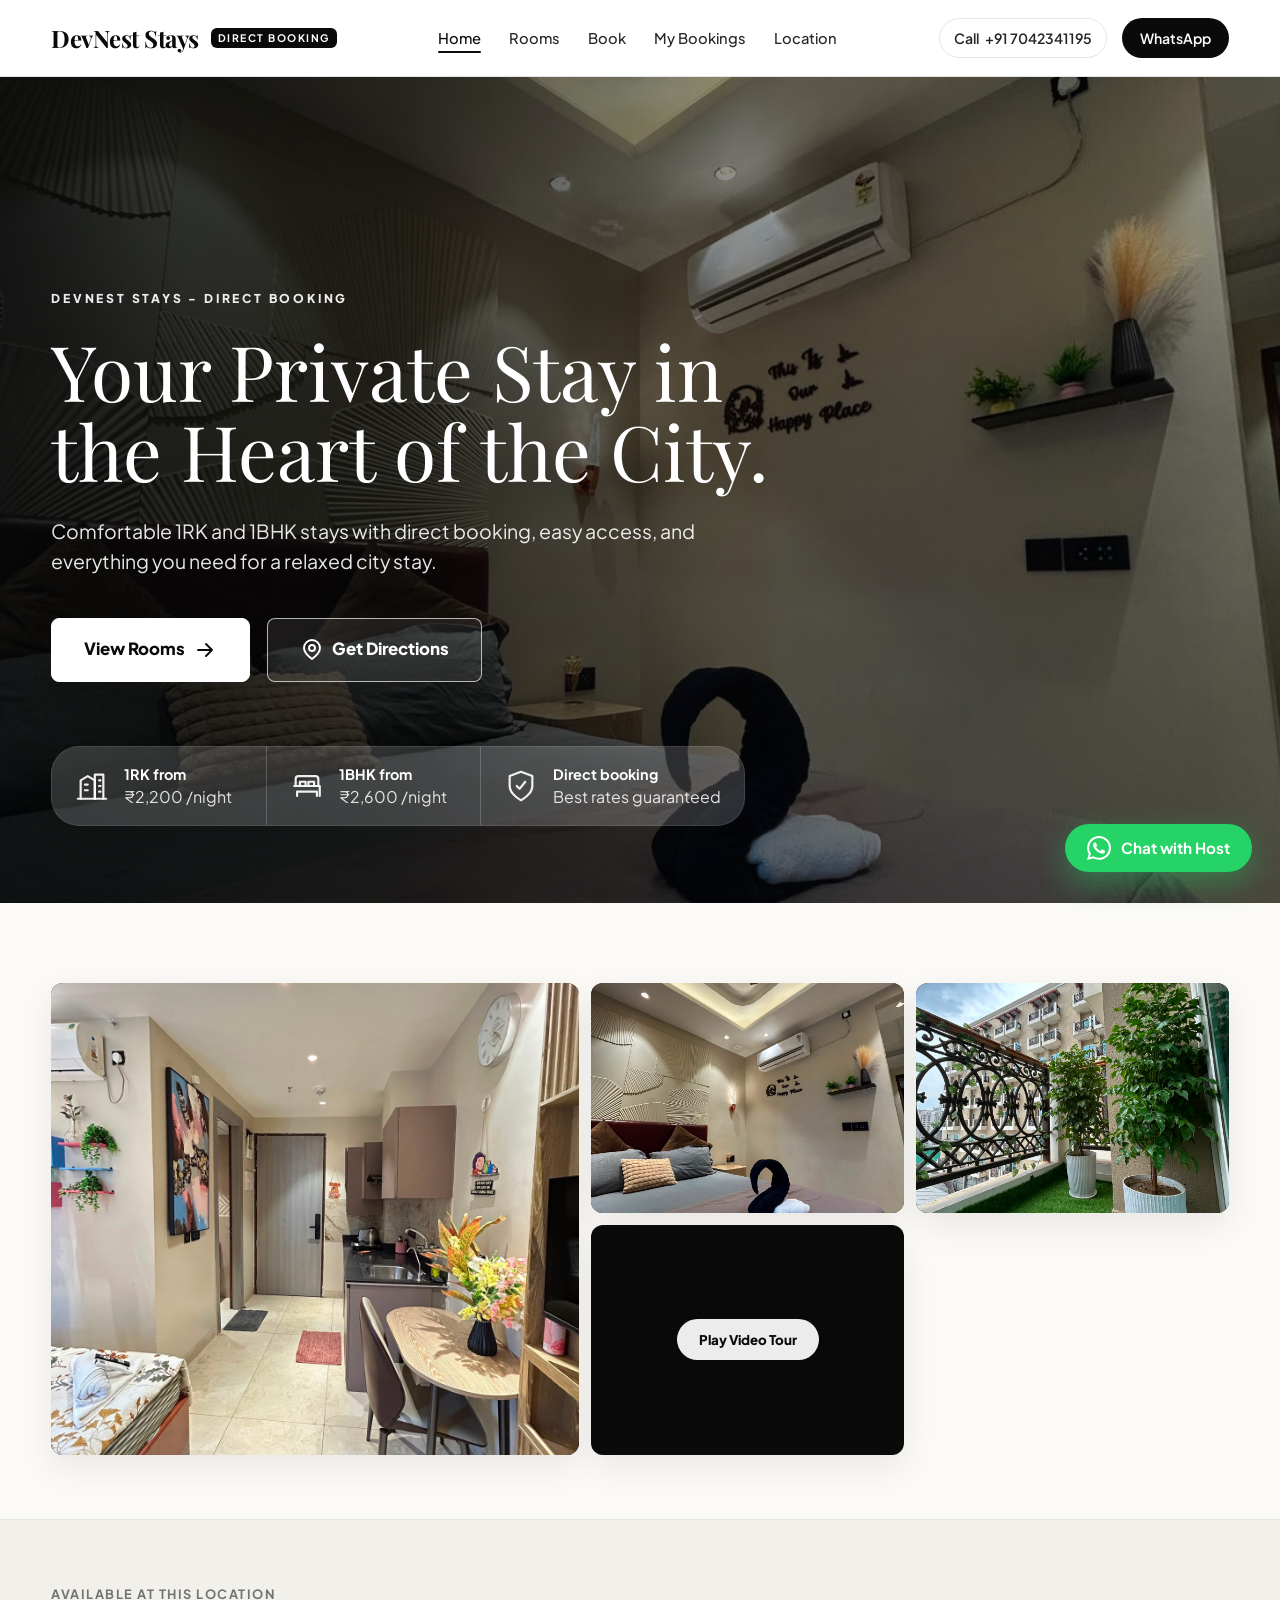
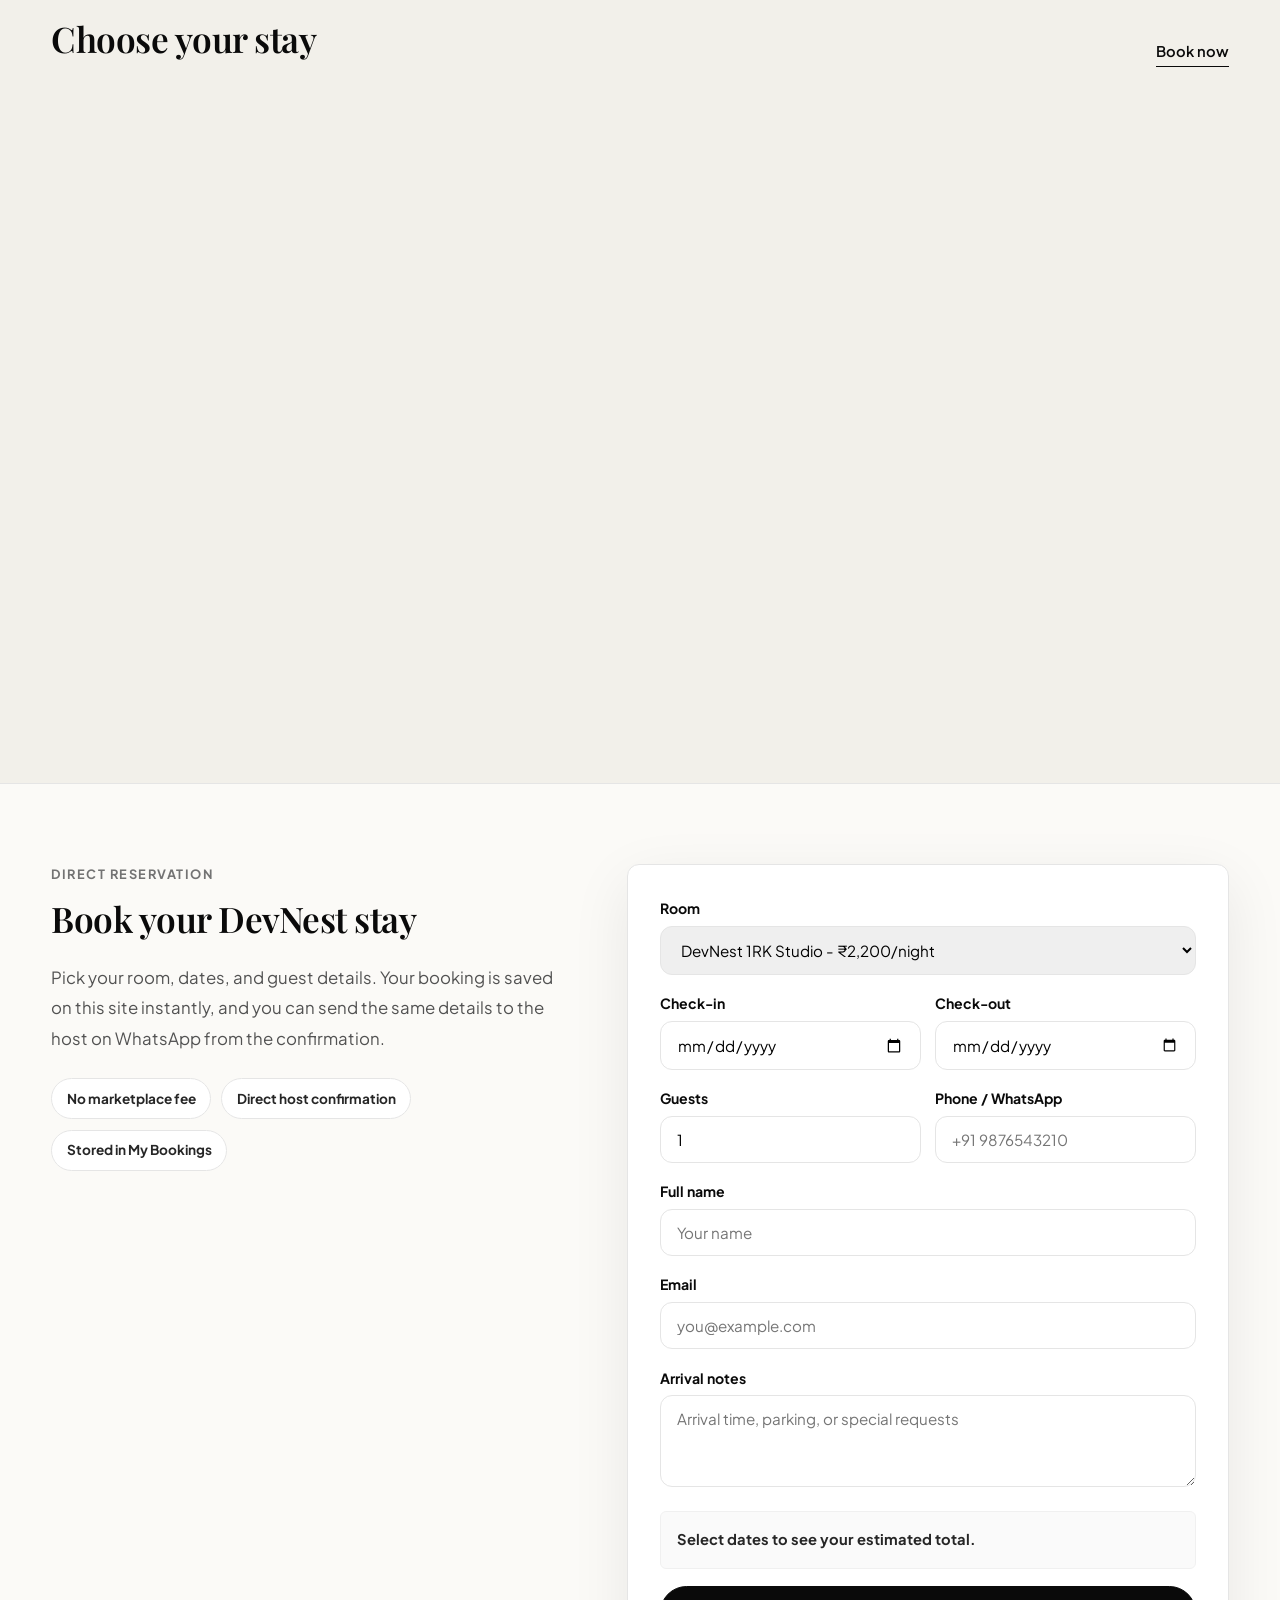
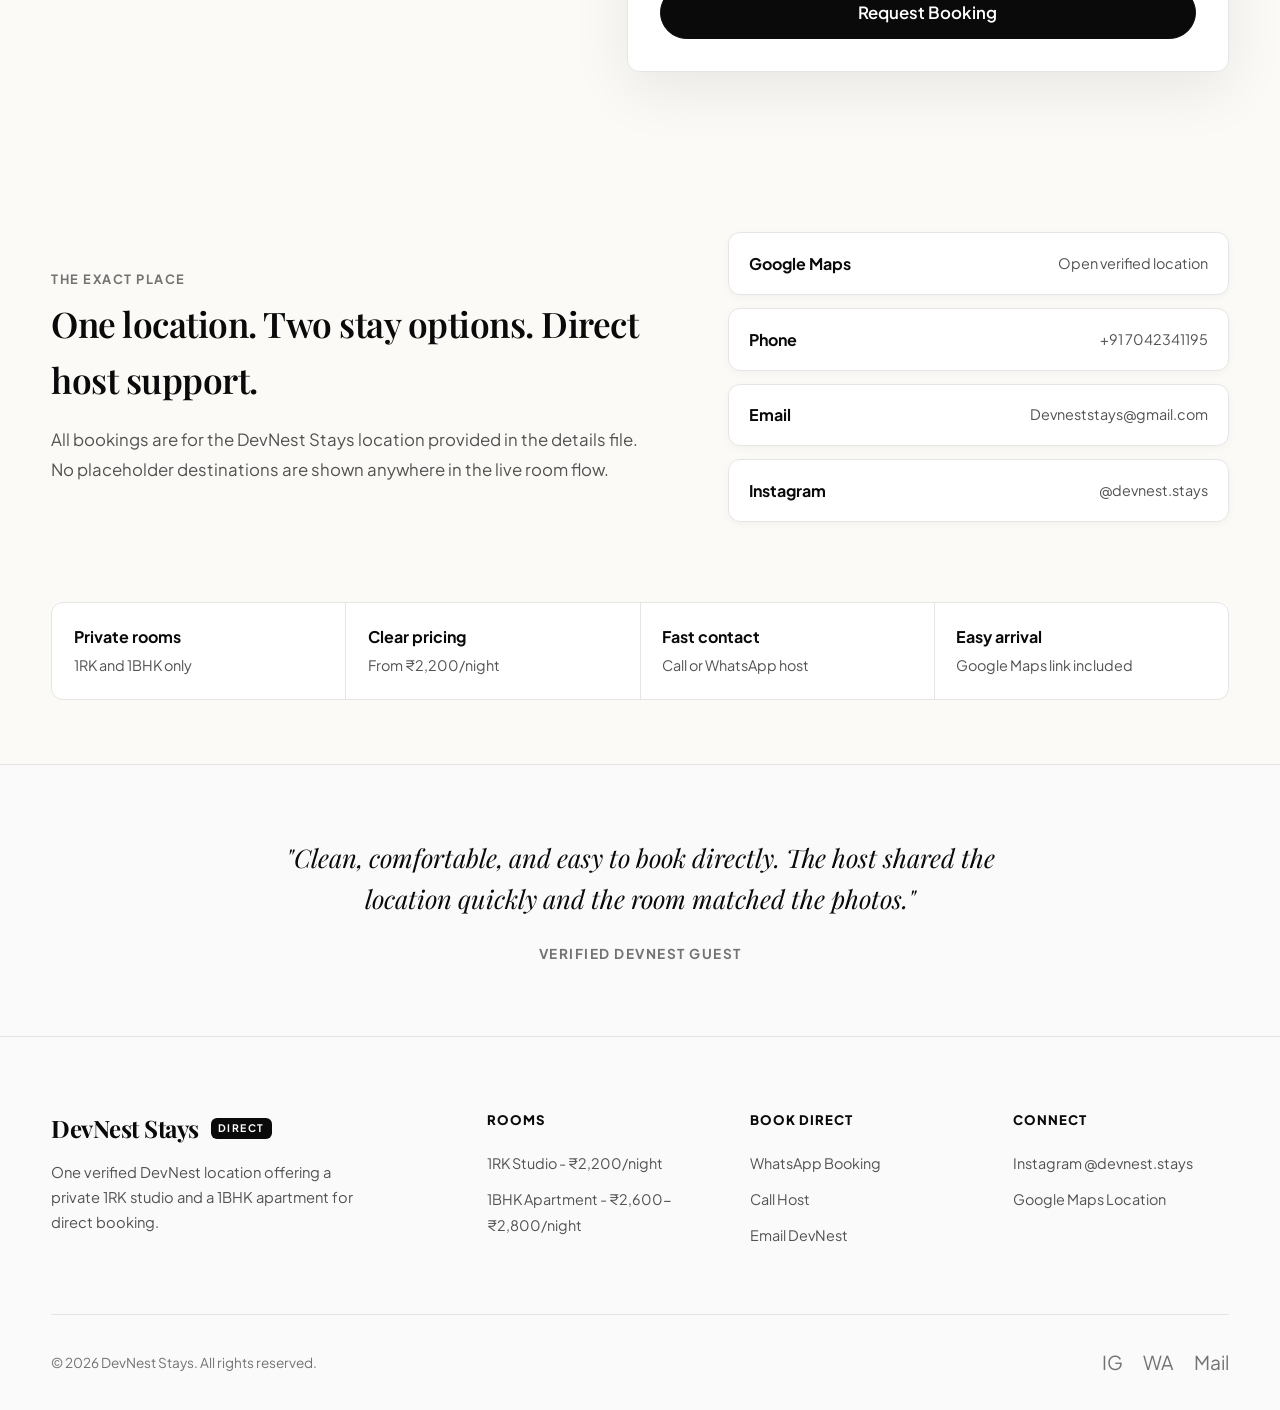
==== index.html @ d1efd605 "Update media, pricing, and reviews" ====
<!DOCTYPE html>
<html lang="en">
<head>
  <meta charset="UTF-8">
  <meta name="viewport" content="width=device-width, initial-scale=1.0">
  <title>DevNest Stays - Private 1RK & 1BHK</title>
  <meta name="description" content="Book DevNest Stays at one verified location. Choose a private 1RK studio from ₹2,200/night or a 1BHK apartment from ₹2,600-₹2,800/night.">
  <script>
    document.documentElement.classList.add('js');
    try {
      if (localStorage.getItem('devnest_loader_seen') === 'yes') {
        document.documentElement.classList.add('loader-seen');
      }
    } catch (error) {}
  </script>
  <link rel="stylesheet" href="css/style.css?v=20260827-motion">
  <link rel="stylesheet" href="css/responsive.css?v=20260827-motion">
</head>
<body class="single-location-home">
  <div class="site-loader" id="siteLoader" role="status" aria-live="polite" aria-label="Loading DevNest Stays">
    <div class="site-loader-card">
      <span class="loader-mark" aria-hidden="true">
        <span></span><span></span><span></span>
      </span>
      <span class="loader-brand">DevNest Stays</span>
      <span class="loader-line"></span>
      <span class="loader-copy">Preparing your stay</span>
    </div>
  </div>

  <header>
    <nav class="navbar container">
      <div class="logo-wrap">
        <a href="index.html" class="logo">DevNest Stays</a>
        <span class="logo-badge">Direct Booking</span>
      </div>

      <ul class="nav-links" id="navLinks">
        <li><a href="index.html" class="active">Home</a></li>
        <li><a href="search.html">Rooms</a></li>
        <li><a href="#booking">Book</a></li>
        <li><a href="trips.html">My Bookings</a></li>
        <li><a href="https://share.google/8AvyayTe03vYw3nqk" target="_blank">Location</a></li>
      </ul>

      <div class="nav-actions">
        <a href="tel:+917042341195" class="nav-phone-btn"><span>Call</span> +91 7042341195</a>
        <a href="https://wa.me/917042341195?text=Hi%20DevNest%20Stays,%20I%20want%20to%20book%20a%20stay" target="_blank" class="nav-book-btn">WhatsApp</a>
      </div>

      <button class="mobile-menu-btn" id="mobileMenuBtn" aria-label="Toggle menu">
        <span></span><span></span><span></span>
      </button>
    </nav>

    <div class="mobile-menu" id="mobileMenu">
      <a href="index.html"><span>Home</span> <span>></span></a>
      <a href="search.html"><span>Rooms</span> <span>></span></a>
      <a href="#booking"><span>Book a Stay</span> <span>></span></a>
      <a href="https://share.google/8AvyayTe03vYw3nqk" target="_blank"><span>Google Maps Location</span> <span>></span></a>
      <a href="tel:+917042341195"><span>Call +91 7042341195</span> <span>></span></a>
      <a href="https://wa.me/917042341195?text=Hi%20DevNest%20Stays,%20I%20want%20to%20book%20a%20stay" target="_blank"><span>WhatsApp Host</span> <span>></span></a>
    </div>
  </header>

  <main>
    <section class="dn-hero">
      <div class="dn-hero-media" aria-hidden="true">
        <img src="photos-videos/2600/WhatsApp Image 2026-08-26 at 10.50.19 PM.jpeg" alt="">
      </div>
      <div class="container dn-hero-inner reveal">
        <span class="dn-kicker">DevNest Stays - Direct Booking</span>
        <h1>Your Private Stay in the Heart of the City.</h1>
        <p>Comfortable 1RK and 1BHK stays with direct booking, easy access, and everything you need for a relaxed city stay.</p>
        <div class="dn-hero-actions">
          <a href="#rooms" class="btn btn-primary btn-large">
            <span>View Rooms</span>
            <svg viewBox="0 0 24 24" aria-hidden="true"><path d="M5 12h14m-6-6 6 6-6 6"/></svg>
          </a>
          <a href="https://share.google/8AvyayTe03vYw3nqk" target="_blank" class="btn btn-outline btn-large">
            <svg viewBox="0 0 24 24" aria-hidden="true"><path d="M20 10c0 5-8 11-8 11S4 15 4 10a8 8 0 1 1 16 0Z"/><circle cx="12" cy="10" r="3"/></svg>
            <span>Get Directions</span>
          </a>
        </div>
        <div class="dn-hero-stats">
          <span>
            <svg viewBox="0 0 24 24" aria-hidden="true"><path d="M4 21V8l5-3 5 3v13"/><path d="M14 21V4h6v17"/><path d="M7 11h2M7 15h2M17 8h1M17 12h1M17 16h1M2 21h20"/></svg>
            <span><strong>1RK from</strong> ₹2,200 /night</span>
          </span>
          <span>
            <svg viewBox="0 0 24 24" aria-hidden="true"><path d="M4 12V7a2 2 0 0 1 2-2h12a2 2 0 0 1 2 2v5"/><path d="M3 12h18v7"/><path d="M5 19v-3h14v3"/><path d="M7 12V9h4v3M13 12V9h4v3"/></svg>
            <span><strong>1BHK from</strong> ₹2,600 /night</span>
          </span>
          <span>
            <svg viewBox="0 0 24 24" aria-hidden="true"><path d="M12 22s8-4 8-10V5l-8-3-8 3v7c0 6 8 10 8 10Z"/><path d="m9 12 2 2 4-5"/></svg>
            <span><strong>Direct booking</strong> Best rates guaranteed</span>
          </span>
        </div>
      </div>
    </section>

    <section class="container dn-gallery reveal">
      <div class="dn-gallery-large">
        <img src="photos-videos/2200/WhatsApp Image 2026-08-26 at 10.49.55 PM.jpeg" alt="DevNest 1RK room">
      </div>
      <div>
        <img src="photos-videos/2600/WhatsApp Image 2026-08-26 at 10.50.19 PM (1).jpeg" alt="DevNest 1BHK living area">
      </div>
      <div>
        <img src="photos-videos/2600/WhatsApp Image 2026-08-26 at 10.50.20 PM.jpeg" alt="DevNest apartment detail">
      </div>
      <div class="dn-video-tile">
        <button onclick="openVideoModal('https://res.cloudinary.com/dhqkxejav/video/upload/v1787855895/video_20260828_000527_p8qt5f.mp4', 'DevNest Stays Video Tour')">Play Video Tour</button>
      </div>
    </section>

    <section class="signature-section" id="rooms">
      <div class="container">
        <div class="section-header reveal">
          <div>
            <span class="section-tagline">Available at this location</span>
            <h2 class="section-title">Choose your stay</h2>
          </div>
          <a href="#booking" class="section-link">Book now</a>
        </div>

        <div class="signature-grid reveal" id="propertyGrid">
          <article class="card" data-id="prop01">
            <div class="card-img-wrap">
              <a href="property.html?id=prop01">
                <img src="photos-videos/2200/WhatsApp Image 2026-08-26 at 10.49.55 PM.jpeg" alt="DevNest 1RK Studio" class="card-img" loading="lazy">
              </a>
              <span class="superhost-badge">Superhost</span>
            </div>
            <div class="card-body">
              <div class="card-header">
                <h3 class="card-title"><a href="property.html?id=prop01">DevNest 1RK Studio</a></h3>
                <span class="card-rating">4.96</span>
              </div>
              <p class="card-location">DevNest Stays, Delhi NCR · Studio</p>
              <p class="card-price"><strong>₹2,200 / night</strong></p>
              <a href="#booking" class="btn btn-primary btn-small room-book-btn" data-room="prop01">Book 1RK</a>
            </div>
          </article>
          <article class="card" data-id="prop02">
            <div class="card-img-wrap">
              <a href="property.html?id=prop02">
                <img src="photos-videos/2600/WhatsApp Image 2026-08-26 at 10.50.19 PM.jpeg" alt="DevNest 1BHK Apartment" class="card-img" loading="lazy">
              </a>
              <span class="superhost-badge">Superhost</span>
            </div>
            <div class="card-body">
              <div class="card-header">
                <h3 class="card-title"><a href="property.html?id=prop02">DevNest 1BHK Apartment</a></h3>
                <span class="card-rating">4.94</span>
              </div>
              <p class="card-location">DevNest Stays, Delhi NCR · Apartment</p>
              <p class="card-price"><strong>₹2,600-₹2,800 / night</strong></p>
              <a href="#booking" class="btn btn-primary btn-small room-book-btn" data-room="prop02">Book 1BHK</a>
            </div>
          </article>
        </div>
      </div>
    </section>

    <section class="dn-booking-section" id="booking">
      <div class="container dn-booking-layout reveal">
        <div class="dn-booking-copy">
          <span class="section-tagline">Direct reservation</span>
          <h2 class="section-title">Book your DevNest stay</h2>
          <p>Pick your room, dates, and guest details. Your booking is saved on this site instantly, and you can send the same details to the host on WhatsApp from the confirmation.</p>
          <div class="dn-booking-highlights">
            <span>No marketplace fee</span>
            <span>Direct host confirmation</span>
            <span>Stored in My Bookings</span>
          </div>
        </div>

        <form class="dn-booking-form" id="homeBookingForm" novalidate>
          <div class="form-group">
            <label class="form-label" for="homeBookingRoom">Room</label>
            <select class="form-input" id="homeBookingRoom" required>
              <option value="prop01">DevNest 1RK Studio - ₹2,200/night</option>
              <option value="prop02">DevNest 1BHK Apartment - ₹2,600/night</option>
            </select>
          </div>
          <div class="dn-form-grid">
            <div class="form-group">
              <label class="form-label" for="homeCheckin">Check-in</label>
              <input class="form-input" type="date" id="homeCheckin" required>
            </div>
            <div class="form-group">
              <label class="form-label" for="homeCheckout">Check-out</label>
              <input class="form-input" type="date" id="homeCheckout" required>
            </div>
          </div>
          <div class="dn-form-grid">
            <div class="form-group">
              <label class="form-label" for="homeGuests">Guests</label>
              <input class="form-input" type="number" id="homeGuests" min="1" max="4" value="1" required>
            </div>
            <div class="form-group">
              <label class="form-label" for="homeGuestPhone">Phone / WhatsApp</label>
              <input class="form-input" type="tel" id="homeGuestPhone" placeholder="+91 9876543210" required>
            </div>
          </div>
          <div class="form-group">
            <label class="form-label" for="homeGuestName">Full name</label>
            <input class="form-input" type="text" id="homeGuestName" placeholder="Your name" required>
          </div>
          <div class="form-group">
            <label class="form-label" for="homeGuestEmail">Email</label>
            <input class="form-input" type="email" id="homeGuestEmail" placeholder="you@example.com" required>
          </div>
          <div class="form-group">
            <label class="form-label" for="homeGuestNotes">Arrival notes</label>
            <textarea class="form-input" id="homeGuestNotes" rows="3" placeholder="Arrival time, parking, or special requests"></textarea>
          </div>
          <div class="dn-booking-estimate" id="homeBookingEstimate">Select dates to see your estimated total.</div>
          <button class="btn btn-primary btn-large" type="submit">Request Booking</button>
          <p class="dn-form-note" id="homeBookingMessage" aria-live="polite"></p>
        </form>
      </div>
    </section>

    <section class="container dn-location-section reveal">
      <div class="dn-location-copy">
        <span class="section-tagline">The exact place</span>
        <h2 class="section-title">One location. Two stay options. Direct host support.</h2>
        <p>All bookings are for the DevNest Stays location provided in the details file. No placeholder destinations are shown anywhere in the live room flow.</p>
      </div>
      <div class="dn-contact-stack">
        <a href="https://share.google/8AvyayTe03vYw3nqk" target="_blank"><strong>Google Maps</strong><span>Open verified location</span></a>
        <a href="tel:+917042341195"><strong>Phone</strong><span>+91 7042341195</span></a>
        <a href="mailto:Devneststays@gmail.com"><strong>Email</strong><span>Devneststays@gmail.com</span></a>
        <a href="https://www.instagram.com/devnest.stays?igsi=N2Y5NGR2M3k5bTlk&utm_source=qr" target="_blank"><strong>Instagram</strong><span>@devnest.stays</span></a>
      </div>
    </section>

    <section class="container dn-comfort-strip reveal">
      <div><strong>Private rooms</strong><span>1RK and 1BHK only</span></div>
      <div><strong>Clear pricing</strong><span>From ₹2,200/night</span></div>
      <div><strong>Fast contact</strong><span>Call or WhatsApp host</span></div>
      <div><strong>Easy arrival</strong><span>Google Maps link included</span></div>
    </section>

    <section class="testimonial-section reveal">
      <div class="container">
        <blockquote class="testimonial-quote">
          "Clean, comfortable, and easy to book directly. The host shared the location quickly and the room matched the photos."
        </blockquote>
        <p class="testimonial-author">Verified DevNest Guest</p>
      </div>
    </section>
  </main>

  <a href="https://wa.me/917042341195?text=Hi%20DevNest%20Stays,%20I'm%20interested%20in%20booking%20a%20stay" target="_blank" class="floating-whatsapp" aria-label="Chat on WhatsApp">
    <svg viewBox="0 0 24 24"><path d="M.057 24l1.687-6.163c-1.041-1.804-1.588-3.849-1.587-5.946.003-6.556 5.338-11.891 11.893-11.891 3.181.001 6.167 1.24 8.413 3.488 2.245 2.248 3.481 5.236 3.48 8.414-.003 6.557-5.338 11.892-11.893 11.892-1.99-.001-3.951-.5-5.688-1.448l-6.305 1.654zm6.597-3.807c1.676.995 3.276 1.591 5.392 1.592 5.448 0 9.886-4.434 9.889-9.885.002-5.462-4.415-9.89-9.881-9.892-5.452 0-9.887 4.434-9.889 9.884-.001 2.225.651 3.891 1.746 5.634l-.999 3.648 3.742-.981zm11.387-5.464c-.074-.124-.272-.198-.57-.347-.297-.149-1.758-.868-2.031-.967-.272-.099-.47-.149-.669.149-.198.297-.768.967-.941 1.165-.173.198-.347.223-.644.074-.297-.149-1.255-.462-2.39-1.475-.883-.788-1.48-1.761-1.653-2.059-.173-.297-.018-.458.13-.606.134-.133.297-.347.446-.521.151-.172.2-.296.3-.495.099-.198.05-.372-.025-.521-.075-.148-.669-1.611-.916-2.206-.242-.579-.487-.501-.669-.51l-.57-.01c-.198 0-.52.074-.792.372s-1.04 1.016-1.04 2.479 1.065 2.876 1.213 3.074c.149.198 2.095 3.2 5.076 4.487.709.306 1.263.489 1.694.626.712.226 1.36.194 1.872.118.571-.085 1.758-.719 2.006-1.413.248-.695.248-1.29.173-1.414z"/></svg>
    <span>Chat with Host</span>
  </a>

  <div class="video-modal-overlay hidden" id="videoModal">
    <button class="modal-close" onclick="closeVideoModal()" aria-label="Close video">x</button>
    <div class="dn-video-modal">
      <h3 id="videoModalTitle">Tour</h3>
      <video id="videoPlayer" controls></video>
    </div>
  </div>

  <footer class="footer">
    <div class="container">
      <div class="footer-grid">
        <div class="footer-col">
          <div class="logo-wrap" style="margin-bottom: 0.75rem;">
            <span class="logo">DevNest Stays</span>
            <span class="logo-badge">Direct</span>
          </div>
          <p class="footer-brand-bio">One verified DevNest location offering a private 1RK studio and a 1BHK apartment for direct booking.</p>
        </div>
        <div class="footer-col">
          <h4>Rooms</h4>
          <ul>
            <li><a href="property.html?id=prop01">1RK Studio - ₹2,200/night</a></li>
            <li><a href="property.html?id=prop02">1BHK Apartment - ₹2,600-₹2,800/night</a></li>
          </ul>
        </div>
        <div class="footer-col">
          <h4>Book Direct</h4>
          <ul>
            <li><a href="https://wa.me/917042341195" target="_blank">WhatsApp Booking</a></li>
            <li><a href="tel:+917042341195">Call Host</a></li>
            <li><a href="mailto:Devneststays@gmail.com">Email DevNest</a></li>
          </ul>
        </div>
        <div class="footer-col">
          <h4>Connect</h4>
          <ul>
            <li><a href="https://www.instagram.com/devnest.stays?igsi=N2Y5NGR2M3k5bTlk&utm_source=qr" target="_blank">Instagram @devnest.stays</a></li>
            <li><a href="https://share.google/8AvyayTe03vYw3nqk" target="_blank">Google Maps Location</a></li>
          </ul>
        </div>
      </div>
      <div class="footer-bottom">
        <span>© 2026 DevNest Stays. All rights reserved.</span>
        <div class="footer-social">
          <a href="https://www.instagram.com/devnest.stays?igsi=N2Y5NGR2M3k5bTlk&utm_source=qr" target="_blank" aria-label="Instagram">IG</a>
          <a href="https://wa.me/917042341195" target="_blank" aria-label="WhatsApp">WA</a>
          <a href="mailto:Devneststays@gmail.com" aria-label="Email">Mail</a>
        </div>
      </div>
    </div>
  </footer>

  <div class="toast-container" id="toastContainer"></div>
  <script type="module" src="js/app.js?v=20260827-motion"></script>
  <script type="module" src="js/index.js?v=20260827-motion"></script>
  <script>
    window.openVideoModal = function(videoSrc, title) {
      const modal = document.getElementById('videoModal');
      const player = document.getElementById('videoPlayer');
      const titleEl = document.getElementById('videoModalTitle');
      titleEl.textContent = title;
      player.src = videoSrc;
      modal.classList.remove('hidden');
      player.play().catch(() => {});
    };

    window.closeVideoModal = function() {
      const modal = document.getElementById('videoModal');
      const player = document.getElementById('videoPlayer');
      player.pause();
      player.src = '';
      modal.classList.add('hidden');
    };
  </script>
</body>
</html>
---- css/style.css ----
/* ==========================================================================
   DEVNEST STAYS - LUXURY VACATION RENTAL DESIGN SYSTEM
   Modern, Ultra-Clean, Monochromatic & High-End Visual Identity
   ========================================================================== */

@import url('https://fonts.googleapis.com/css2?family=Playfair+Display:ital,wght@0,400;0,600;0,700;1,400;1,600&family=Plus+Jakarta+Sans:wght@300;400;500;600;700;800&display=swap');

:root {
  --font-sans: 'Plus Jakarta Sans', -apple-system, BlinkMacSystemFont, 'Segoe UI', Roboto, sans-serif;
  --font-serif: 'Playfair Display', Georgia, serif;
  
  --color-black: #0a0a0a;
  --color-dark: #141414;
  --color-charcoal: #262626;
  --color-gray-dark: #525252;
  --color-gray-mid: #737373;
  --color-gray-light: #a3a3a3;
  --color-border: #e5e5e5;
  --color-border-subtle: #f0f0f0;
  --color-bg-light: #fafafa;
  --color-bg-subtle: #f5f5f5;
  --color-white: #ffffff;
  
  --color-accent-gold: #c5a880;
  --color-whatsapp: #25d366;
  --color-whatsapp-dark: #128c7e;
  
  --shadow-sm: 0 2px 8px rgba(0, 0, 0, 0.04);
  --shadow-md: 0 8px 24px rgba(0, 0, 0, 0.06);
  --shadow-lg: 0 16px 40px rgba(0, 0, 0, 0.08);
  --shadow-hover: 0 20px 48px rgba(0, 0, 0, 0.12);
  
  --radius-sm: 6px;
  --radius-md: 12px;
  --radius-lg: 18px;
  --radius-xl: 28px;
  --radius-full: 9999px;
  
  --transition: all 0.25s cubic-bezier(0.16, 1, 0.3, 1);
}

/* ===== RESET & BASE ===== */
*, *::before, *::after {
  box-sizing: border-box;
  margin: 0;
  padding: 0;
}

html {
  font-size: 16px;
  scroll-behavior: smooth;
  -webkit-font-smoothing: antialiased;
  -moz-osx-font-smoothing: grayscale;
}

body {
  font-family: var(--font-sans);
  line-height: 1.6;
  color: var(--color-black);
  background-color: var(--color-white);
  overflow-x: hidden;
}

body.is-loading {
  overflow: hidden;
}

img {
  max-width: 100%;
  height: auto;
  display: block;
}

a {
  text-decoration: none;
  color: inherit;
  transition: var(--transition);
}

button {
  cursor: pointer;
  font-family: inherit;
  border: none;
  background: none;
  transition: var(--transition);
}

input, select, textarea {
  font-family: inherit;
  font-size: 0.95rem;
}

/* ===== UTILITIES & LAYOUT ===== */
.container {
  width: 92%;
  max-width: 1280px;
  margin: 0 auto;
}

.grid {
  display: grid;
  gap: 2rem;
}

.grid-cols-2 { grid-template-columns: repeat(2, 1fr); }
.grid-cols-3 { grid-template-columns: repeat(3, 1fr); }
.grid-cols-4 { grid-template-columns: repeat(4, 1fr); }

.flex { display: flex; }
.flex-center { justify-content: center; align-items: center; }
.flex-between { justify-content: space-between; align-items: center; }
.hidden { display: none !important; }

/* ===== NAVIGATION HEADER ===== */
header {
  background: rgba(255, 255, 255, 0.92);
  backdrop-filter: blur(20px);
  -webkit-backdrop-filter: blur(20px);
  border-bottom: 1px solid var(--color-border);
  position: sticky;
  top: 0;
  z-index: 1000;
  transition: var(--transition);
}

.navbar {
  display: flex;
  justify-content: space-between;
  align-items: center;
  padding: 1.1rem 0;
}

.logo-wrap {
  display: flex;
  align-items: center;
  gap: 0.75rem;
}

.logo {
  font-family: var(--font-serif);
  font-size: 1.5rem;
  font-weight: 700;
  letter-spacing: -0.5px;
  color: var(--color-black);
  display: flex;
  align-items: center;
  gap: 0.5rem;
}

.logo-badge {
  font-family: var(--font-sans);
  font-size: 0.65rem;
  font-weight: 700;
  letter-spacing: 1.5px;
  text-transform: uppercase;
  background: var(--color-black);
  color: var(--color-white);
  padding: 2px 7px;
  border-radius: var(--radius-sm);
}

.nav-links {
  list-style: none;
  display: flex;
  gap: 1.75rem;
  align-items: center;
}

.nav-links a {
  color: var(--color-charcoal);
  font-size: 0.92rem;
  font-weight: 500;
  padding: 6px 0;
  position: relative;
}

.nav-links a:hover, .nav-links a.active {
  color: var(--color-black);
}

.nav-links a.active::after {
  content: '';
  position: absolute;
  bottom: 0;
  left: 0;
  width: 100%;
  height: 2px;
  background: var(--color-black);
  border-radius: 2px;
}

.nav-actions {
  display: flex;
  align-items: center;
  gap: 0.9rem;
}

.nav-phone-btn {
  display: inline-flex;
  align-items: center;
  gap: 0.4rem;
  font-size: 0.88rem;
  font-weight: 600;
  color: var(--color-charcoal);
  padding: 8px 14px;
  border-radius: var(--radius-full);
  border: 1px solid var(--color-border);
  background: var(--color-white);
  transition: var(--transition);
}

.nav-phone-btn:hover {
  border-color: var(--color-black);
  color: var(--color-black);
  background: var(--color-bg-subtle);
}

.nav-book-btn {
  background: var(--color-black);
  color: var(--color-white);
  font-size: 0.88rem;
  font-weight: 600;
  padding: 9px 18px;
  border-radius: var(--radius-full);
  display: inline-flex;
  align-items: center;
  gap: 0.4rem;
}

.nav-book-btn:hover {
  background: var(--color-charcoal);
  transform: translateY(-1px);
  box-shadow: var(--shadow-sm);
}

.mobile-menu-btn {
  display: none;
  width: 32px;
  height: 32px;
  flex-direction: column;
  justify-content: center;
  gap: 5px;
  padding: 4px;
}

.mobile-menu-btn span {
  display: block;
  width: 100%;
  height: 2px;
  background: var(--color-black);
  border-radius: 2px;
  transition: var(--transition);
}

.mobile-menu {
  display: none;
  width: 100%;
  background: var(--color-white);
  border-bottom: 1px solid var(--color-border);
  padding: 1.5rem 0;
  box-shadow: var(--shadow-md);
}

body.mobile-menu-open .mobile-menu {
  display: block;
}

.mobile-menu a {
  display: flex;
  align-items: center;
  justify-content: space-between;
  padding: 0.85rem 1.5rem;
  color: var(--color-charcoal);
  font-size: 1rem;
  font-weight: 500;
  border-bottom: 1px solid var(--color-border-subtle);
}

.mobile-menu a:hover {
  background: var(--color-bg-light);
  color: var(--color-black);
}

/* ===== HERO SECTION ===== */
.hero {
  padding: 4.5rem 0 3rem;
  text-align: center;
  background: linear-gradient(180deg, var(--color-bg-light) 0%, var(--color-white) 100%);
  position: relative;
}

.hero-tag {
  display: inline-flex;
  align-items: center;
  gap: 0.5rem;
  background: rgba(0, 0, 0, 0.05);
  padding: 6px 14px;
  border-radius: var(--radius-full);
  font-size: 0.78rem;
  font-weight: 700;
  letter-spacing: 1px;
  text-transform: uppercase;
  color: var(--color-charcoal);
  margin-bottom: 1.5rem;
}

.hero-title {
  font-family: var(--font-serif);
  font-size: 3.5rem;
  font-weight: 600;
  line-height: 1.15;
  color: var(--color-black);
  max-width: 860px;
  margin: 0 auto 1.25rem;
  letter-spacing: -0.8px;
}

.hero-subtitle {
  font-size: 1.1rem;
  color: var(--color-gray-dark);
  max-width: 680px;
  margin: 0 auto 2.5rem;
  line-height: 1.65;
  font-weight: 400;
}

/* ===== SEARCH BAR ===== */
.search-bar {
  display: flex;
  align-items: center;
  background: var(--color-white);
  border: 1px solid rgba(0, 0, 0, 0.12);
  border-radius: var(--radius-full);
  padding: 6px 8px 6px 16px;
  max-width: 860px;
  margin: 0 auto;
  box-shadow: 0 10px 30px rgba(0, 0, 0, 0.08);
  transition: var(--transition);
}

.search-bar:focus-within {
  border-color: var(--color-black);
  box-shadow: 0 14px 40px rgba(0, 0, 0, 0.14);
}

.search-field {
  flex: 1;
  padding: 8px 16px;
  text-align: left;
  position: relative;
}

.search-field:not(:last-child) {
  border-right: 1px solid var(--color-border);
}

.search-field label {
  display: block;
  font-size: 0.7rem;
  font-weight: 700;
  letter-spacing: 0.8px;
  text-transform: uppercase;
  color: var(--color-black);
  margin-bottom: 2px;
}

.search-field input {
  border: none;
  outline: none;
  background: transparent;
  font-size: 0.9rem;
  color: var(--color-charcoal);
  width: 100%;
  font-weight: 500;
}

.search-field input::placeholder {
  color: var(--color-gray-light);
}

.search-btn {
  width: 52px;
  height: 52px;
  border-radius: var(--radius-full);
  background: var(--color-black);
  color: var(--color-white);
  display: flex;
  align-items: center;
  justify-content: center;
  flex-shrink: 0;
  transition: var(--transition);
}

.search-btn:hover {
  background: var(--color-charcoal);
  transform: scale(1.04);
}

.trending-tags {
  display: flex;
  gap: 0.6rem;
  justify-content: center;
  align-items: center;
  margin-top: 1.75rem;
  flex-wrap: wrap;
}

.trending-label {
  font-size: 0.82rem;
  font-weight: 600;
  color: var(--color-gray-mid);
}

.trending-tag {
  padding: 6px 14px;
  border: 1px solid var(--color-border);
  border-radius: var(--radius-full);
  font-size: 0.82rem;
  color: var(--color-charcoal);
  cursor: pointer;
  background: var(--color-white);
  transition: var(--transition);
  font-weight: 500;
}

.trending-tag:hover {
  border-color: var(--color-black);
  color: var(--color-black);
  background: var(--color-bg-light);
}

/* ===== TRUST BADGES BAR ===== */
.trust-bar {
  display: flex;
  justify-content: center;
  gap: 2.5rem;
  padding: 1.75rem 0;
  border-top: 1px solid var(--color-border-subtle);
  border-bottom: 1px solid var(--color-border-subtle);
  margin-top: 2.5rem;
  flex-wrap: wrap;
}

.trust-item {
  display: flex;
  align-items: center;
  gap: 0.6rem;
  font-size: 0.88rem;
  font-weight: 600;
  color: var(--color-charcoal);
}

.trust-item span.icon {
  font-size: 1.15rem;
}

/* ===== CATEGORY STRIP ===== */
.category-strip {
  display: flex;
  gap: 1.5rem;
  justify-content: center;
  padding: 1.25rem 0;
  border-bottom: 1px solid var(--color-border);
  overflow-x: auto;
  scrollbar-width: none;
}

.category-strip::-webkit-scrollbar {
  display: none;
}

.category-item {
  display: flex;
  flex-direction: column;
  align-items: center;
  gap: 0.4rem;
  cursor: pointer;
  padding: 0.5rem 0.75rem;
  opacity: 0.6;
  transition: var(--transition);
  white-space: nowrap;
  border-bottom: 2px solid transparent;
}

.category-item:hover, .category-item.active {
  opacity: 1;
  border-bottom-color: var(--color-black);
}

.category-icon {
  font-size: 1.35rem;
}

.category-item span {
  font-size: 0.76rem;
  font-weight: 600;
}

/* ===== SECTION HEADERS ===== */
.section-header {
  display: flex;
  justify-content: space-between;
  align-items: flex-end;
  margin-bottom: 2rem;
}

.section-tagline {
  font-size: 0.8rem;
  font-weight: 700;
  letter-spacing: 1.5px;
  text-transform: uppercase;
  color: var(--color-gray-mid);
  margin-bottom: 0.4rem;
  display: block;
}

.section-title {
  font-family: var(--font-serif);
  font-size: 2.2rem;
  font-weight: 600;
  letter-spacing: -0.5px;
  color: var(--color-black);
}

.section-link {
  font-size: 0.92rem;
  font-weight: 600;
  color: var(--color-black);
  display: inline-flex;
  align-items: center;
  gap: 0.4rem;
  border-bottom: 1px solid var(--color-black);
  padding-bottom: 2px;
}

.section-link:hover {
  opacity: 0.7;
}

.property-tabs {
  display: flex;
  gap: 0.5rem;
  background: var(--color-bg-subtle);
  padding: 4px;
  border-radius: var(--radius-full);
}

.section-tab {
  font-size: 0.85rem;
  font-weight: 600;
  color: var(--color-gray-dark);
  padding: 6px 16px;
  border-radius: var(--radius-full);
  transition: var(--transition);
}

.section-tab.active, .section-tab:hover {
  background: var(--color-white);
  color: var(--color-black);
  box-shadow: var(--shadow-sm);
}

/* ===== FEATURED SIGNATURE SHOWCASE ===== */
.signature-section {
  padding: 4rem 0;
  background: var(--color-bg-light);
  border-top: 1px solid var(--color-border);
  border-bottom: 1px solid var(--color-border);
}

.signature-grid {
  display: grid;
  grid-template-columns: repeat(2, 1fr);
  gap: 2.5rem;
}

.signature-card {
  background: var(--color-white);
  border: 1px solid var(--color-border);
  border-radius: var(--radius-lg);
  overflow: hidden;
  box-shadow: var(--shadow-md);
  transition: var(--transition);
  display: flex;
  flex-direction: column;
}

.signature-card:hover {
  transform: translateY(-4px);
  box-shadow: var(--shadow-hover);
}

.signature-media {
  position: relative;
  height: 320px;
  overflow: hidden;
}

.signature-media img {
  width: 100%;
  height: 100%;
  object-fit: cover;
  transition: transform 0.5s cubic-bezier(0.16, 1, 0.3, 1);
}

.signature-card:hover .signature-media img {
  transform: scale(1.04);
}

.signature-badge {
  position: absolute;
  top: 16px;
  left: 16px;
  background: rgba(10, 10, 10, 0.85);
  backdrop-filter: blur(8px);
  color: var(--color-white);
  padding: 6px 14px;
  border-radius: var(--radius-full);
  font-size: 0.75rem;
  font-weight: 700;
  letter-spacing: 0.5px;
  text-transform: uppercase;
}

.signature-video-btn {
  position: absolute;
  bottom: 16px;
  left: 16px;
  background: rgba(255, 255, 255, 0.9);
  backdrop-filter: blur(10px);
  color: var(--color-black);
  padding: 8px 16px;
  border-radius: var(--radius-full);
  font-size: 0.82rem;
  font-weight: 700;
  display: inline-flex;
  align-items: center;
  gap: 6px;
  box-shadow: var(--shadow-sm);
  transition: var(--transition);
}

.signature-video-btn:hover {
  background: var(--color-white);
  transform: scale(1.05);
}

.signature-body {
  padding: 2rem;
  display: flex;
  flex-direction: column;
  flex: 1;
}

.signature-header {
  display: flex;
  justify-content: space-between;
  align-items: flex-start;
  margin-bottom: 0.5rem;
}

.signature-title {
  font-family: var(--font-serif);
  font-size: 1.5rem;
  font-weight: 600;
  color: var(--color-black);
}

.signature-rating {
  font-size: 0.92rem;
  font-weight: 700;
  display: flex;
  align-items: center;
  gap: 4px;
}

.signature-tagline {
  color: var(--color-gray-dark);
  font-size: 0.92rem;
  margin-bottom: 1.25rem;
}

.signature-specs {
  display: flex;
  gap: 1.25rem;
  padding: 0.85rem 0;
  border-top: 1px solid var(--color-border-subtle);
  border-bottom: 1px solid var(--color-border-subtle);
  margin-bottom: 1.5rem;
  font-size: 0.85rem;
  color: var(--color-charcoal);
  font-weight: 500;
}

.signature-footer {
  display: flex;
  justify-content: space-between;
  align-items: center;
  margin-top: auto;
  padding-top: 1rem;
}

.signature-price {
  font-size: 1.4rem;
  font-weight: 800;
  color: var(--color-black);
}

.signature-price span {
  font-size: 0.85rem;
  font-weight: 400;
  color: var(--color-gray-mid);
}

/* ===== PROPERTY CARDS GRID ===== */
.property-grid {
  display: grid;
  grid-template-columns: repeat(3, 1fr);
  gap: 2rem;
}

.card {
  border-radius: var(--radius-md);
  overflow: hidden;
  background: var(--color-white);
  border: 1px solid var(--color-border);
  transition: var(--transition);
  display: flex;
  flex-direction: column;
}

.card:hover {
  transform: translateY(-4px);
  box-shadow: var(--shadow-md);
  border-color: rgba(0, 0, 0, 0.2);
}

.card-img-wrap {
  position: relative;
  overflow: hidden;
  aspect-ratio: 4 / 3;
  background: var(--color-bg-subtle);
}

.card-img {
  width: 100%;
  height: 100%;
  object-fit: cover;
  transition: transform 0.4s cubic-bezier(0.16, 1, 0.3, 1);
}

.card:hover .card-img {
  transform: scale(1.05);
}

.wishlist-btn {
  position: absolute;
  top: 14px;
  right: 14px;
  width: 36px;
  height: 36px;
  background: rgba(255, 255, 255, 0.88);
  backdrop-filter: blur(6px);
  border-radius: 50%;
  display: flex;
  align-items: center;
  justify-content: center;
  z-index: 2;
  transition: transform 0.2s cubic-bezier(0.16, 1, 0.3, 1), background-color 0.2s ease, box-shadow 0.2s ease;
  border: none;
  box-shadow: var(--shadow-sm);
}

.wishlist-btn:hover {
  background: var(--color-white);
  transform: scale(1.15);
  box-shadow: 0 4px 12px rgba(0, 0, 0, 0.12);
}

.wishlist-btn.active {
  animation: heartBounce 0.45s cubic-bezier(0.175, 0.885, 0.32, 1.275);
}

.wishlist-btn.active svg {
  fill: #ff385c;
  stroke: #ff385c;
}

.wishlist-btn svg {
  stroke: var(--color-black);
  fill: none;
  transition: transform 0.2s ease;
}

@keyframes heartBounce {
  0% { transform: scale(1); }
  40% { transform: scale(1.38); }
  70% { transform: scale(0.92); }
  100% { transform: scale(1); }
}

.superhost-badge {
  position: absolute;
  top: 14px;
  left: 14px;
  background: rgba(255, 255, 255, 0.95);
  backdrop-filter: blur(8px);
  padding: 4px 10px;
  border-radius: var(--radius-sm);
  font-size: 0.72rem;
  font-weight: 700;
  text-transform: uppercase;
  letter-spacing: 0.5px;
  z-index: 2;
  color: var(--color-black);
  border: 1px solid rgba(197, 168, 128, 0.35);
  box-shadow: 0 2px 8px rgba(0, 0, 0, 0.06);
}

.card-body {
  padding: 1.25rem;
  display: flex;
  flex-direction: column;
  flex: 1;
}

.card-header {
  display: flex;
  justify-content: space-between;
  align-items: flex-start;
  margin-bottom: 0.35rem;
}

.card-title {
  font-size: 1.05rem;
  font-weight: 600;
  color: var(--color-black);
  overflow: hidden;
  text-overflow: ellipsis;
  white-space: nowrap;
  flex: 1;
}

.card-rating {
  font-size: 0.88rem;
  color: var(--color-black);
  font-weight: 700;
  margin-left: 8px;
  white-space: nowrap;
}

.card-location {
  font-size: 0.88rem;
  color: var(--color-gray-dark);
  margin-bottom: 0.75rem;
}

.card-price {
  font-size: 1rem;
  color: var(--color-black);
  margin-top: auto;
}

.card-price strong {
  font-weight: 700;
  font-size: 1.15rem;
}

.room-book-btn {
  width: fit-content;
  margin-top: 1.1rem;
}

/* ===== DESTINATION CARDS ===== */
.destinations-grid {
  display: grid;
  grid-template-columns: repeat(4, 1fr);
  gap: 1.5rem;
}

.destination-card {
  position: relative;
  border-radius: var(--radius-lg);
  overflow: hidden;
  cursor: pointer;
  aspect-ratio: 3 / 4;
  box-shadow: var(--shadow-sm);
  transition: var(--transition);
}

.destination-card:hover {
  transform: translateY(-4px);
  box-shadow: var(--shadow-lg);
}

.destination-card img {
  width: 100%;
  height: 100%;
  object-fit: cover;
  transition: transform 0.5s cubic-bezier(0.16, 1, 0.3, 1);
}

.destination-card:hover img {
  transform: scale(1.06);
}

.destination-overlay {
  position: absolute;
  bottom: 0;
  left: 0;
  right: 0;
  padding: 1.5rem;
  background: linear-gradient(180deg, transparent 0%, rgba(0, 0, 0, 0.75) 100%);
  color: var(--color-white);
}

.destination-name {
  font-family: var(--font-serif);
  font-size: 1.35rem;
  font-weight: 600;
}

.destination-country {
  font-size: 0.82rem;
  opacity: 0.85;
}

/* ===== STATS SECTION ===== */
.stats-section {
  display: flex;
  justify-content: space-between;
  padding: 4.5rem 0;
  border-top: 1px solid var(--color-border);
  border-bottom: 1px solid var(--color-border);
  margin: 3rem 0;
}

.stat-item {
  text-align: left;
}

.stat-number {
  font-family: var(--font-serif);
  font-size: 2.8rem;
  font-weight: 700;
  color: var(--color-black);
  line-height: 1;
}

.stat-label {
  font-size: 0.78rem;
  color: var(--color-gray-dark);
  text-transform: uppercase;
  letter-spacing: 1px;
  margin-top: 0.5rem;
  font-weight: 700;
}

/* ===== CTA & CONTACT SECTION ===== */
.cta-section {
  display: grid;
  grid-template-columns: 1fr 1.1fr;
  gap: 4rem;
  align-items: center;
  padding: 4rem 0;
}

.cta-image {
  border-radius: var(--radius-lg);
  overflow: hidden;
  box-shadow: var(--shadow-lg);
  height: 420px;
}

.cta-image img {
  width: 100%;
  height: 100%;
  object-fit: cover;
}

.cta-content h2 {
  font-family: var(--font-serif);
  font-size: 2.4rem;
  font-weight: 600;
  line-height: 1.25;
  margin-bottom: 1.25rem;
  letter-spacing: -0.5px;
}

.cta-content p {
  font-size: 1.05rem;
  color: var(--color-gray-dark);
  line-height: 1.7;
  margin-bottom: 2rem;
}

.cta-contact-box {
  display: flex;
  gap: 0.9rem;
  flex-wrap: wrap;
}

/* ===== TESTIMONIAL ===== */
.testimonial-section {
  padding: 4.5rem 0;
  text-align: center;
  background: var(--color-bg-light);
  border-top: 1px solid var(--color-border);
}

.testimonial-quote {
  font-family: var(--font-serif);
  font-size: 1.6rem;
  font-style: italic;
  line-height: 1.6;
  max-width: 760px;
  margin: 0 auto 1.5rem;
  color: var(--color-black);
}

.testimonial-author {
  font-size: 0.85rem;
  font-weight: 700;
  text-transform: uppercase;
  letter-spacing: 1.5px;
  color: var(--color-gray-mid);
}

/* ===== BUTTONS ===== */
.btn {
  display: inline-flex;
  align-items: center;
  justify-content: center;
  padding: 12px 26px;
  border-radius: var(--radius-full);
  font-size: 0.92rem;
  font-weight: 600;
  transition: var(--transition);
  cursor: pointer;
  gap: 8px;
  position: relative;
  overflow: hidden;
}

.btn::after {
  content: '';
  position: absolute;
  inset: 0;
  background: linear-gradient(100deg, transparent 20%, rgba(255,255,255,0.28) 48%, transparent 76%);
  transform: translateX(-120%);
  transition: transform 0.55s cubic-bezier(0.16, 1, 0.3, 1);
}

.btn:hover::after {
  transform: translateX(120%);
}

.btn > * {
  position: relative;
  z-index: 1;
}

.btn-primary {
  background: var(--color-black);
  color: var(--color-white);
  border: 1px solid var(--color-black);
}

.btn-primary:hover {
  background: var(--color-charcoal);
  border-color: var(--color-charcoal);
  transform: translateY(-1px);
  box-shadow: var(--shadow-sm);
}

.btn-outline {
  background: transparent;
  color: var(--color-black);
  border: 1.5px solid var(--color-black);
}

.btn-outline:hover {
  background: var(--color-black);
  color: var(--color-white);
}

.btn-whatsapp {
  background: var(--color-whatsapp);
  color: var(--color-white);
  border: none;
  font-weight: 700;
}

.btn-whatsapp:hover {
  background: var(--color-whatsapp-dark);
  transform: translateY(-1px);
  box-shadow: 0 6px 20px rgba(37, 211, 102, 0.35);
}

.btn-large {
  padding: 15px 32px;
  font-size: 1.05rem;
}

.btn-small {
  padding: 8px 18px;
  font-size: 0.82rem;
}

.btn-danger {
  background: #dc2626;
  color: var(--color-white);
  border: none;
}

/* ===== FLOATING WHATSAPP BUTTON ===== */
.floating-whatsapp {
  position: fixed;
  bottom: 28px;
  right: 28px;
  z-index: 999;
  background: var(--color-whatsapp);
  color: var(--color-white);
  padding: 12px 22px;
  border-radius: var(--radius-full);
  display: flex;
  align-items: center;
  gap: 10px;
  font-size: 0.95rem;
  font-weight: 700;
  box-shadow: 0 10px 30px rgba(37, 211, 102, 0.4);
  transition: var(--transition);
  animation: floatPulse 3.4s ease-in-out infinite;
}

.floating-whatsapp:hover {
  transform: translateY(-3px) scale(1.03);
  box-shadow: 0 14px 36px rgba(37, 211, 102, 0.5);
  background: var(--color-whatsapp-dark);
}

.floating-whatsapp svg {
  width: 24px;
  height: 24px;
  fill: currentColor;
}

/* ===== LOADING EXPERIENCE ===== */
.site-loader {
  position: fixed;
  inset: 0;
  z-index: 200000;
  display: grid;
  place-items: center;
  background:
    radial-gradient(circle at 50% 42%, rgba(197, 168, 128, 0.18), transparent 32%),
    linear-gradient(145deg, rgba(255,255,255,0.94), rgba(251,250,247,0.98)),
    rgba(251, 250, 247, 0.98);
  opacity: 1;
  visibility: visible;
  transition: opacity 0.45s ease, visibility 0.45s ease;
}

.loader-seen .site-loader,
.site-loader.is-hidden {
  opacity: 0;
  visibility: hidden;
  pointer-events: none;
}

.site-loader-card {
  display: grid;
  justify-items: center;
  gap: 0.9rem;
  min-width: 260px;
  padding: 2rem;
  color: var(--color-black);
  animation: loaderLift 0.7s cubic-bezier(0.16, 1, 0.3, 1) both;
}

.loader-mark {
  position: relative;
  width: 74px;
  height: 54px;
  display: grid;
  grid-template-columns: repeat(3, 8px);
  align-items: end;
  justify-content: center;
  gap: 8px;
}

.loader-mark::before {
  content: '';
  position: absolute;
  inset: 1px 10px auto;
  height: 42px;
  border: 2px solid rgba(10, 10, 10, 0.22);
  border-bottom: 0;
  transform: rotate(45deg);
  transform-origin: 50% 100%;
  border-radius: 4px 4px 0 0;
  animation: roofGlow 1.6s ease-in-out infinite;
}

.loader-mark span {
  width: 8px;
  height: 22px;
  border-radius: var(--radius-full);
  background: var(--color-black);
  transform-origin: bottom;
  animation: stayBars 1.15s ease-in-out infinite;
}

.loader-mark span:nth-child(2) {
  height: 34px;
  animation-delay: 0.12s;
}

.loader-mark span:nth-child(3) {
  height: 27px;
  animation-delay: 0.24s;
}

.loader-brand {
  font-family: var(--font-serif);
  font-size: 2.05rem;
  font-weight: 700;
}

.loader-line {
  width: 164px;
  height: 3px;
  overflow: hidden;
  border-radius: var(--radius-full);
  background: rgba(10, 10, 10, 0.1);
}

.loader-line::after {
  content: '';
  display: block;
  width: 46%;
  height: 100%;
  border-radius: inherit;
  background: var(--color-black);
  animation: loaderSweep 0.9s ease-in-out infinite;
}

.loader-copy {
  font-size: 0.78rem;
  font-weight: 800;
  letter-spacing: 1.8px;
  text-transform: uppercase;
  color: var(--color-gray-dark);
}

/* ===== PROPERTY DETAIL PAGE ===== */
.breadcrumb {
  padding: 1.25rem 0;
  font-size: 0.88rem;
  color: var(--color-gray-mid);
  display: flex;
  gap: 8px;
  align-items: center;
}

.breadcrumb a {
  color: var(--color-charcoal);
}

.breadcrumb a:hover {
  color: var(--color-black);
  text-decoration: underline;
}

.breadcrumb span {
  color: var(--color-black);
  font-weight: 600;
}

.property-title-header {
  margin-bottom: 1.5rem;
}

.property-title-header h1 {
  font-family: var(--font-serif);
  font-size: 2.4rem;
  font-weight: 600;
  color: var(--color-black);
  margin-bottom: 0.5rem;
}

.property-meta-row {
  display: flex;
  justify-content: space-between;
  align-items: center;
  font-size: 0.95rem;
}

.property-meta-left {
  display: flex;
  align-items: center;
  gap: 0.9rem;
  font-weight: 500;
}

.property-meta-actions {
  display: flex;
  gap: 0.9rem;
}

.action-btn {
  display: inline-flex;
  align-items: center;
  gap: 6px;
  font-size: 0.88rem;
  font-weight: 600;
  padding: 6px 12px;
  border-radius: var(--radius-sm);
  background: var(--color-bg-subtle);
}

.action-btn:hover {
  background: var(--color-border);
}

/* Property Gallery Grid */
.property-gallery {
  display: grid;
  grid-template-columns: 2fr 1fr 1fr;
  grid-template-rows: 190px 190px;
  gap: 10px;
  border-radius: var(--radius-lg);
  overflow: hidden;
  position: relative;
  margin-bottom: 2.5rem;
  box-shadow: var(--shadow-md);
}

.gallery-main {
  grid-row: 1 / 3;
  background-size: cover;
  background-position: center;
  cursor: pointer;
  transition: var(--transition);
}

.gallery-item {
  background-size: cover;
  background-position: center;
  cursor: pointer;
  transition: var(--transition);
}

.gallery-main:hover, .gallery-item:hover {
  opacity: 0.94;
  transform: scale(1.01);
}

.gallery-show-all {
  position: absolute;
  bottom: 18px;
  right: 18px;
  background: rgba(255, 255, 255, 0.95);
  backdrop-filter: blur(8px);
  color: var(--color-black);
  border: 1px solid var(--color-black);
  font-weight: 700;
  padding: 8px 18px;
  border-radius: var(--radius-full);
  font-size: 0.85rem;
  box-shadow: var(--shadow-md);
  z-index: 10;
}

.gallery-show-all:hover {
  background: var(--color-black);
  color: var(--color-white);
}

/* Property Main Layout */
.property-layout {
  display: grid;
  grid-template-columns: 1fr 400px;
  gap: 4.5rem;
  padding-bottom: 4rem;
}

.host-bar {
  display: flex;
  align-items: center;
  gap: 1.25rem;
  padding: 1.75rem 0;
  border-top: 1px solid var(--color-border);
  border-bottom: 1px solid var(--color-border);
  margin-bottom: 1.75rem;
}

.host-avatar {
  width: 58px;
  height: 58px;
  border-radius: 50%;
  object-fit: cover;
  border: 2px solid var(--color-border);
}

.host-info h3 {
  font-size: 1.15rem;
  font-weight: 600;
}

.host-info p {
  font-size: 0.88rem;
  color: var(--color-gray-mid);
}

.property-specs {
  display: flex;
  gap: 2rem;
  padding-bottom: 1.75rem;
  border-bottom: 1px solid var(--color-border);
  margin-bottom: 1.75rem;
  flex-wrap: wrap;
}

.spec-item {
  display: flex;
  align-items: center;
  gap: 8px;
  font-size: 0.95rem;
  font-weight: 500;
  color: var(--color-charcoal);
}

.description-section {
  padding-bottom: 2rem;
  border-bottom: 1px solid var(--color-border);
  margin-bottom: 2rem;
}

.description-section h2 {
  font-family: var(--font-serif);
  font-size: 1.5rem;
  margin-bottom: 0.85rem;
}

.desc-text {
  font-size: 1rem;
  color: var(--color-gray-dark);
  line-height: 1.8;
}

.amenities-section {
  padding-bottom: 2rem;
  border-bottom: 1px solid var(--color-border);
  margin-bottom: 2rem;
}

.amenities-section h2 {
  font-family: var(--font-serif);
  font-size: 1.5rem;
  margin-bottom: 1.25rem;
}

.amenities-grid {
  display: grid;
  grid-template-columns: 1fr 1fr;
  gap: 0.9rem;
}

.amenity-item {
  display: flex;
  align-items: center;
  gap: 10px;
  font-size: 0.95rem;
  color: var(--color-charcoal);
  padding: 4px 0;
}

/* Booking Sidebar Card */
.booking-card {
  border: 1px solid var(--color-border);
  border-radius: var(--radius-lg);
  padding: 2rem;
  position: sticky;
  top: 100px;
  background: var(--color-white);
  box-shadow: var(--shadow-lg);
}

.booking-price {
  font-size: 1.5rem;
  font-weight: 800;
  color: var(--color-black);
  margin-bottom: 1.5rem;
  display: flex;
  justify-content: space-between;
  align-items: baseline;
}

.booking-price span.per-night {
  font-size: 0.9rem;
  font-weight: 400;
  color: var(--color-gray-mid);
}

.booking-inputs {
  border: 1.5px solid var(--color-border);
  border-radius: var(--radius-md);
  overflow: hidden;
  margin-bottom: 1.25rem;
}

.date-inputs {
  display: grid;
  grid-template-columns: 1fr 1fr;
  border-bottom: 1px solid var(--color-border);
}

.input-group {
  padding: 10px 14px;
}

.input-group:first-child {
  border-right: 1px solid var(--color-border);
}

.input-group label {
  display: block;
  font-size: 0.65rem;
  font-weight: 800;
  letter-spacing: 0.8px;
  text-transform: uppercase;
  color: var(--color-black);
  margin-bottom: 2px;
}

.input-group input, .input-group select {
  width: 100%;
  border: none;
  outline: none;
  background: transparent;
  font-size: 0.9rem;
  font-weight: 500;
  color: var(--color-charcoal);
}

.booking-reserve-btn {
  width: 100%;
  margin-bottom: 0.75rem;
  padding: 14px;
}

.booking-whatsapp-inquiry {
  width: 100%;
  margin-bottom: 1rem;
}

.booking-note {
  text-align: center;
  font-size: 0.82rem;
  color: var(--color-gray-mid);
  margin-bottom: 1.25rem;
}

.price-breakdown {
  border-top: 1px solid var(--color-border);
  padding-top: 1.25rem;
}

.price-line {
  display: flex;
  justify-content: space-between;
  padding: 7px 0;
  font-size: 0.92rem;
  color: var(--color-gray-dark);
}

.price-line.total-line {
  border-top: 1px solid var(--color-border);
  padding-top: 1rem;
  margin-top: 0.75rem;
  font-weight: 800;
  font-size: 1.15rem;
  color: var(--color-black);
}

/* Reviews */
.reviews-section {
  padding: 2.5rem 0;
  border-top: 1px solid var(--color-border);
  margin-bottom: 2rem;
}

.reviews-header {
  font-family: var(--font-serif);
  font-size: 1.75rem;
  font-weight: 600;
  margin-bottom: 1.5rem;
}

.rating-bars {
  display: grid;
  grid-template-columns: 1fr 1fr;
  gap: 1rem 3.5rem;
  margin-bottom: 2.5rem;
}

.rating-bar-item {
  display: flex;
  align-items: center;
  gap: 12px;
  font-size: 0.88rem;
}

.rating-bar-item span:first-child {
  width: 120px;
  flex-shrink: 0;
}

.rating-progress-bg {
  flex: 1;
  height: 4px;
  background: var(--color-border);
  border-radius: 2px;
  overflow: hidden;
}

.rating-progress-fg {
  height: 100%;
  background: var(--color-black);
  border-radius: 2px;
}

.reviews-grid {
  display: grid;
  grid-template-columns: 1fr 1fr;
  gap: 2rem;
}

.review-card {
  padding: 1.25rem;
  background: var(--color-bg-light);
  border-radius: var(--radius-md);
  border: 1px solid var(--color-border-subtle);
}

.review-author {
  display: flex;
  align-items: center;
  gap: 12px;
  margin-bottom: 0.75rem;
}

.review-author img {
  width: 44px;
  height: 44px;
  border-radius: 50%;
}

.review-text {
  font-size: 0.92rem;
  color: var(--color-gray-dark);
  line-height: 1.6;
}

/* ===== SEARCH PAGE ===== */
.search-layout {
  display: grid;
  grid-template-columns: 300px 1fr;
  gap: 3rem;
  padding: 2.5rem 0 4rem;
}

.filters-sidebar {
  padding-right: 1.5rem;
  border-right: 1px solid var(--color-border);
}

.filter-group {
  margin-bottom: 1.75rem;
  padding-bottom: 1.75rem;
  border-bottom: 1px solid var(--color-border-subtle);
}

.filter-label {
  font-size: 0.95rem;
  font-weight: 700;
  margin-bottom: 1rem;
  display: block;
  color: var(--color-black);
}

.filter-checkbox {
  display: flex;
  align-items: center;
  gap: 10px;
  font-size: 0.9rem;
  color: var(--color-charcoal);
  margin-bottom: 8px;
  cursor: pointer;
}

.filter-checkbox input[type=checkbox] {
  width: 18px;
  height: 18px;
  accent-color: var(--color-black);
}

.results-header {
  display: flex;
  justify-content: space-between;
  align-items: center;
  margin-bottom: 2rem;
}

.results-count {
  font-size: 1.1rem;
  font-weight: 700;
}

.sort-select {
  padding: 8px 16px;
  border: 1px solid var(--color-border);
  border-radius: var(--radius-full);
  font-size: 0.88rem;
  background: var(--color-white);
  outline: none;
  cursor: pointer;
}

/* ===== BOOKING PAGE ===== */
.booking-page-layout {
  display: grid;
  grid-template-columns: 1fr 420px;
  gap: 4rem;
  padding: 3rem 0 5rem;
}

.booking-form-col h1 {
  font-family: var(--font-serif);
  font-size: 2.4rem;
  margin-bottom: 2rem;
}

.form-group {
  margin-bottom: 1.5rem;
}

.form-label {
  display: block;
  font-size: 0.88rem;
  font-weight: 700;
  margin-bottom: 6px;
  color: var(--color-black);
}

.form-input {
  width: 100%;
  padding: 13px 16px;
  border: 1.5px solid var(--color-border);
  border-radius: var(--radius-md);
  font-size: 0.95rem;
  transition: var(--transition);
}

.form-input:focus {
  border-color: var(--color-black);
  outline: none;
  box-shadow: var(--shadow-sm);
}

.form-error {
  font-size: 0.8rem;
  color: #dc2626;
  margin-top: 4px;
  display: none;
}

.form-error.visible {
  display: block;
}

.booking-summary-card {
  border: 1px solid var(--color-border);
  border-radius: var(--radius-lg);
  padding: 2rem;
  background: var(--color-white);
  box-shadow: var(--shadow-md);
  position: sticky;
  top: 100px;
}

.booking-property-preview {
  display: flex;
  gap: 1.25rem;
  padding-bottom: 1.5rem;
  border-bottom: 1px solid var(--color-border);
  margin-bottom: 1.5rem;
}

.booking-property-preview img {
  width: 110px;
  height: 80px;
  border-radius: var(--radius-md);
  object-fit: cover;
}

.booking-details-box {
  background: var(--color-bg-light);
  border-radius: var(--radius-md);
  padding: 1rem 1.25rem;
  margin-bottom: 1.5rem;
}

.detail-row {
  display: flex;
  justify-content: space-between;
  padding: 6px 0;
  font-size: 0.9rem;
}

/* ===== CONFIRMATION SCREEN ===== */
.confirmation-screen {
  text-align: center;
  padding: 4rem 0;
  max-width: 640px;
  margin: 0 auto;
}

.success-icon {
  width: 72px;
  height: 72px;
  background: var(--color-black);
  color: var(--color-white);
  border-radius: 50%;
  display: flex;
  align-items: center;
  justify-content: center;
  font-size: 2.2rem;
  margin: 0 auto 1.5rem;
}

.confirmation-screen h1 {
  font-family: var(--font-serif);
  font-size: 2.5rem;
  margin-bottom: 0.5rem;
}

.confirmation-details {
  text-align: left;
  border: 1px solid var(--color-border);
  border-radius: var(--radius-lg);
  padding: 2rem;
  margin: 2rem 0;
  background: var(--color-bg-light);
}

.confirmation-actions {
  display: flex;
  gap: 0.9rem;
  justify-content: center;
}

/* ===== TRIPS & WISHLIST PAGES ===== */
.page-title-section {
  padding: 2.5rem 0 1.5rem;
}

.page-title {
  font-family: var(--font-serif);
  font-size: 2.5rem;
  font-weight: 600;
  margin-bottom: 1.5rem;
}

.trips-tabs {
  display: flex;
  gap: 2rem;
  border-bottom: 1px solid var(--color-border);
  margin-bottom: 2.5rem;
}

.trip-tab {
  padding: 12px 0;
  font-size: 1rem;
  font-weight: 600;
  color: var(--color-gray-mid);
  border-bottom: 2px solid transparent;
  margin-bottom: -1px;
}

.trip-tab.active {
  color: var(--color-black);
  border-bottom-color: var(--color-black);
}

.trip-card {
  display: flex;
  gap: 1.5rem;
  padding: 1.5rem;
  border: 1px solid var(--color-border);
  border-radius: var(--radius-lg);
  background: var(--color-white);
  box-shadow: var(--shadow-sm);
  transition: var(--transition);
  margin-bottom: 1.5rem;
}

.trip-card:hover {
  box-shadow: var(--shadow-md);
}

.trip-card-img {
  width: 180px;
  height: 130px;
  border-radius: var(--radius-md);
  object-fit: cover;
}

.empty-state {
  text-align: center;
  padding: 4.5rem 1rem;
  background: var(--color-bg-light);
  border-radius: var(--radius-lg);
  border: 1px dashed var(--color-border);
}

.empty-state-icon {
  font-size: 3.5rem;
  margin-bottom: 1rem;
  opacity: 0.5;
}

/* ===== LIGHTBOX & VIDEO MODAL ===== */
.lightbox-overlay, .video-modal-overlay {
  position: fixed;
  top: 0;
  left: 0;
  right: 0;
  bottom: 0;
  background: rgba(0, 0, 0, 0.94);
  z-index: 10000;
  display: flex;
  align-items: center;
  justify-content: center;
  backdrop-filter: blur(10px);
}

.lightbox-img {
  max-width: 90vw;
  max-height: 85vh;
  object-fit: contain;
  border-radius: var(--radius-sm);
}

.lightbox-close, .modal-close {
  position: absolute;
  top: 24px;
  right: 24px;
  color: var(--color-white);
  font-size: 2.05rem;
  width: 44px;
  height: 44px;
  display: flex;
  align-items: center;
  justify-content: center;
  border-radius: 50%;
  background: rgba(255, 255, 255, 0.15);
  z-index: 10001;
}

.lightbox-nav {
  position: absolute;
  top: 50%;
  transform: translateY(-50%);
  color: var(--color-white);
  font-size: 2.05rem;
  width: 54px;
  height: 54px;
  border-radius: 50%;
  background: rgba(255, 255, 255, 0.15);
  display: flex;
  align-items: center;
  justify-content: center;
}

.lightbox-prev { left: 24px; }
.lightbox-next { right: 24px; }

.lightbox-counter {
  position: absolute;
  bottom: 24px;
  left: 50%;
  transform: translateX(-50%);
  color: var(--color-white);
  font-size: 0.95rem;
  font-weight: 600;
}

/* ===== FOOTER ===== */
.footer {
  background: var(--color-bg-light);
  border-top: 1px solid var(--color-border);
  padding: 4.5rem 0 2rem;
}

.footer-grid {
  display: grid;
  grid-template-columns: 1.8fr 1fr 1fr 1fr;
  gap: 3rem;
  margin-bottom: 3.5rem;
}

.footer-col h4 {
  font-size: 0.82rem;
  font-weight: 800;
  text-transform: uppercase;
  letter-spacing: 1px;
  margin-bottom: 1.25rem;
  color: var(--color-black);
}

.footer-col ul {
  list-style: none;
}

.footer-col li {
  margin-bottom: 0.65rem;
}

.footer-col a {
  font-size: 0.9rem;
  color: var(--color-gray-dark);
}

.footer-col a:hover {
  color: var(--color-black);
}

.footer-brand-bio {
  font-size: 0.92rem;
  color: var(--color-gray-dark);
  line-height: 1.7;
  margin-top: 0.75rem;
  max-width: 320px;
}

.footer-contact-info {
  margin-top: 1.25rem;
  font-size: 0.9rem;
  display: flex;
  flex-direction: column;
  gap: 0.4rem;
  font-weight: 600;
}

.footer-bottom {
  display: flex;
  justify-content: space-between;
  align-items: center;
  padding-top: 2rem;
  border-top: 1px solid var(--color-border);
  font-size: 0.85rem;
  color: var(--color-gray-mid);
}

.footer-social {
  display: flex;
  gap: 1.25rem;
  font-size: 1.2rem;
}

/* ===== TOAST NOTIFICATIONS ===== */
.toast-container {
  position: fixed;
  top: 24px;
  right: 24px;
  z-index: 100000;
  display: flex;
  flex-direction: column;
  gap: 12px;
  pointer-events: none;
}

.toast {
  pointer-events: auto;
  min-width: 280px;
  max-width: 420px;
  padding: 14px 18px;
  border-radius: var(--radius-md);
  font-size: 0.92rem;
  font-weight: 500;
  color: var(--color-white);
  box-shadow: 0 14px 36px rgba(0, 0, 0, 0.22);
  display: flex;
  align-items: center;
  gap: 12px;
  position: relative;
  overflow: hidden;
  animation: slideInRight 0.35s cubic-bezier(0.16, 1, 0.3, 1);
  transition: opacity 0.3s ease, transform 0.3s ease;
  background: rgba(18, 18, 18, 0.96);
  backdrop-filter: blur(12px);
  border: 1px solid rgba(255, 255, 255, 0.1);
}

.toast.toast-hide {
  opacity: 0;
  transform: translateX(30px);
}

.toast-icon {
  font-size: 1.15rem;
  flex-shrink: 0;
}

.toast-message {
  flex: 1;
  line-height: 1.4;
}

.toast-close {
  background: none;
  border: none;
  color: rgba(255, 255, 255, 0.6);
  font-size: 1.1rem;
  cursor: pointer;
  padding: 2px 6px;
  line-height: 1;
  border-radius: 4px;
  transition: color 0.15s ease;
}

.toast-close:hover {
  color: #fff;
}

.toast-progress {
  position: absolute;
  bottom: 0;
  left: 0;
  height: 3px;
  background: rgba(255, 255, 255, 0.35);
  width: 100%;
  transform-origin: left;
  animation: toastProgress 3.5s linear forwards;
}

@keyframes toastProgress {
  from { transform: scaleX(1); }
  to { transform: scaleX(0); }
}

.toast-success { border-left: 4px solid #22c55e; }
.toast-error { border-left: 4px solid #ef4444; }
.toast-info { border-left: 4px solid var(--color-accent-gold); }
.toast-warning { border-left: 4px solid #f59e0b; }

@keyframes slideInRight {
  from { transform: translateX(100%); opacity: 0; }
  to { transform: translateX(0); opacity: 1; }
}

/* Skeleton Loading */
@keyframes shimmer {
  0% { background-position: -200% 0; }
  100% { background-position: 200% 0; }
}

.skeleton {
  background: linear-gradient(90deg, #f0f0f0 25%, #e4e4e4 50%, #f0f0f0 75%);
  background-size: 200% 100%;
  animation: shimmer 1.5s infinite;
}

.skeleton-card {
  border-radius: var(--radius-md);
  overflow: hidden;
}

.skeleton-img {
  height: 220px;
  background: linear-gradient(90deg, #f0f0f0 25%, #e4e4e4 50%, #f0f0f0 75%);
  background-size: 200% 100%;
  animation: shimmer 1.5s infinite;
}

/* ===== SINGLE LOCATION HOMEPAGE REFRESH ===== */
.single-location-home {
  background: #fbfaf7;
}

.dn-hero {
  min-height: calc(100vh - 74px);
  position: relative;
  display: grid;
  align-items: end;
  overflow: hidden;
  color: var(--color-white);
  padding: 9rem 0 4.8rem;
  isolation: isolate;
}

.dn-hero::after {
  content: '';
  position: absolute;
  inset: 0;
  background:
    linear-gradient(90deg, rgba(5, 7, 8, 0.86) 0%, rgba(5, 7, 8, 0.68) 31%, rgba(5, 7, 8, 0.28) 61%, rgba(5, 7, 8, 0.2) 100%),
    linear-gradient(180deg, rgba(5, 7, 8, 0.14) 0%, rgba(5, 7, 8, 0.48) 100%);
  z-index: 1;
}

.dn-hero-media {
  position: absolute;
  inset: 0;
  background: var(--color-black);
}

.dn-hero-media img {
  width: 100%;
  height: 100%;
  object-fit: cover;
  object-position: 72% 48%;
  animation: heroDrift 16s ease-in-out infinite alternate;
}

.dn-hero::before {
  content: '';
  position: absolute;
  inset: 0;
  z-index: 2;
  background: linear-gradient(115deg, transparent 0%, rgba(255,255,255,0.12) 48%, transparent 68%);
  transform: translateX(-115%);
  animation: heroLightPass 6.5s ease-in-out 1s infinite;
  pointer-events: none;
}

.dn-hero-inner {
  position: relative;
  z-index: 2;
  width: min(92%, 1280px);
  max-width: none;
  margin-left: auto;
  margin-right: auto;
}

.dn-kicker {
  display: inline-flex;
  border-radius: 0;
  background: transparent;
  border: 0;
  padding: 0;
  font-size: 0.76rem;
  font-weight: 800;
  letter-spacing: 2.8px;
  text-transform: uppercase;
  margin-bottom: 1.45rem;
  color: rgba(255,255,255,0.92);
}

.dn-hero h1 {
  font-family: var(--font-serif);
  font-size: clamp(3.6rem, 6vw, 6.05rem);
  line-height: 1.04;
  max-width: 720px;
  font-weight: 400;
  margin-bottom: 1.55rem;
  text-shadow: 0 18px 45px rgba(0,0,0,0.36);
}

.dn-hero p {
  max-width: 660px;
  font-size: 1.22rem;
  line-height: 1.55;
  color: rgba(255,255,255,0.9);
  text-shadow: 0 12px 32px rgba(0,0,0,0.38);
}

.dn-hero-actions {
  display: flex;
  gap: 1.05rem;
  flex-wrap: wrap;
  margin-top: 2.6rem;
}

.dn-hero-actions .btn {
  min-width: 188px;
  min-height: 64px;
  border-radius: 8px;
  font-weight: 800;
}

.dn-hero-actions .btn-primary {
  background: var(--color-white);
  color: var(--color-black);
  border-color: var(--color-white);
  box-shadow: 0 18px 42px rgba(0,0,0,0.26);
}

.dn-hero-actions .btn-primary:hover {
  background: rgba(255,255,255,0.92);
  border-color: rgba(255,255,255,0.92);
  color: var(--color-black);
  transform: translateY(-3px);
}

.dn-hero-actions svg {
  width: 24px;
  height: 24px;
  fill: none;
  stroke: currentColor;
  stroke-width: 1.9;
  stroke-linecap: round;
  stroke-linejoin: round;
}

.dn-hero-actions .btn-outline {
  color: var(--color-white);
  border-color: rgba(255,255,255,0.68);
  background: rgba(255,255,255,0.08);
  backdrop-filter: blur(10px);
}

.dn-hero-actions .btn-outline:hover {
  background: var(--color-white);
  color: var(--color-black);
  transform: translateY(-3px);
}

.dn-hero-stats {
  display: flex;
  flex-wrap: wrap;
  gap: 0;
  width: fit-content;
  max-width: 100%;
  margin-top: 4rem;
  border-radius: 28px;
  overflow: hidden;
  border: 1px solid rgba(255,255,255,0.1);
  background: rgba(255,255,255,0.16);
  backdrop-filter: blur(18px);
  box-shadow: 0 18px 54px rgba(0,0,0,0.24);
}

.dn-hero-stats > span {
  transition: background-color 0.25s ease, transform 0.25s ease;
}

.dn-hero-stats > span:hover {
  background: rgba(255,255,255,0.1);
  transform: translateY(-2px);
}

.dn-hero-stats span {
  display: inline-flex;
  gap: 0.9rem;
  align-items: center;
  min-width: 214px;
  padding: 1.05rem 1.45rem;
  color: rgba(255,255,255,0.9);
}

.dn-hero-stats > span + span {
  border-left: 1px solid rgba(255,255,255,0.2);
}

.dn-hero-stats svg {
  width: 34px;
  height: 34px;
  flex: 0 0 auto;
  fill: none;
  stroke: rgba(255,255,255,0.92);
  stroke-width: 1.55;
  stroke-linecap: round;
  stroke-linejoin: round;
}

.dn-hero-stats span span {
  display: grid;
  min-width: 0;
  gap: 0.12rem;
  padding: 0;
  color: rgba(255,255,255,0.86);
  line-height: 1.4;
}

.dn-hero-stats strong {
  color: var(--color-white);
  font-size: 0.9rem;
}

.dn-gallery {
  display: grid;
  grid-template-columns: 1.35fr 0.8fr 0.8fr;
  grid-template-rows: 230px 230px;
  gap: 12px;
  padding: 5rem 0 4rem;
}

.dn-gallery > div {
  border-radius: var(--radius-md);
  overflow: hidden;
  background: var(--color-black);
  position: relative;
  box-shadow: 0 12px 36px rgba(18, 18, 18, 0.08);
  transition: box-shadow 0.35s ease, transform 0.35s ease;
}

.dn-gallery > div:hover {
  transform: translateY(-3px);
  box-shadow: 0 20px 52px rgba(18, 18, 18, 0.14);
}

.dn-gallery-large {
  grid-row: span 2;
}

.dn-gallery img {
  width: 100%;
  height: 100%;
  object-fit: cover;
  transition: transform 0.7s cubic-bezier(0.16, 1, 0.3, 1);
}

.dn-gallery div:hover img {
  transform: scale(1.05);
}

.dn-video-tile {
  display: grid;
  place-items: center;
  background:
    linear-gradient(rgba(10,10,10,0.3), rgba(10,10,10,0.35)),
    url('../photos-videos/2600/WhatsApp Image 2026-08-26 at 10.50.20 PM (1).jpeg') center / cover;
}

.dn-video-tile button {
  background: rgba(255,255,255,0.92);
  color: var(--color-black);
  border-radius: var(--radius-full);
  padding: 12px 22px;
  font-weight: 800;
  box-shadow: var(--shadow-lg);
}

.dn-video-tile button:hover {
  transform: translateY(-2px) scale(1.03);
}

.single-location-home .signature-section {
  background: #f2f0ea;
}

.single-location-home .signature-card {
  border-radius: var(--radius-md);
  box-shadow: 0 18px 60px rgba(18, 18, 18, 0.08);
}

.dn-booking-section {
  padding: 5rem 0;
  background: #fbfaf7;
}

.dn-booking-layout {
  display: grid;
  grid-template-columns: minmax(0, 0.85fr) minmax(360px, 1fr);
  gap: 4rem;
  align-items: start;
}

.dn-booking-copy {
  position: sticky;
  top: 110px;
}

.dn-booking-copy p {
  max-width: 560px;
  margin-top: 1rem;
  color: var(--color-gray-dark);
  font-size: 1.05rem;
  line-height: 1.8;
}

.dn-booking-highlights {
  display: flex;
  flex-wrap: wrap;
  gap: 0.65rem;
  margin-top: 1.5rem;
}

.dn-booking-highlights span {
  border: 1px solid var(--color-border);
  background: var(--color-white);
  border-radius: var(--radius-full);
  color: var(--color-charcoal);
  font-size: 0.85rem;
  font-weight: 700;
  padding: 0.55rem 0.9rem;
}

.dn-booking-form {
  display: grid;
  gap: 1.1rem;
  padding: 2rem;
  background: var(--color-white);
  border: 1px solid var(--color-border);
  border-radius: var(--radius-md);
  box-shadow: 0 18px 60px rgba(18, 18, 18, 0.08);
  transition: transform 0.35s ease, box-shadow 0.35s ease;
}

.dn-booking-form:hover {
  transform: translateY(-2px);
  box-shadow: 0 24px 70px rgba(18, 18, 18, 0.11);
}

.dn-form-grid {
  display: grid;
  grid-template-columns: repeat(2, minmax(0, 1fr));
  gap: 0.9rem;
}

.dn-booking-form .form-group {
  margin-bottom: 0;
}

.dn-booking-form textarea {
  resize: vertical;
  min-height: 92px;
}

.dn-booking-estimate {
  padding: 1rem;
  border-radius: var(--radius-sm);
  background: var(--color-bg-light);
  border: 1px solid var(--color-border-subtle);
  color: var(--color-charcoal);
  font-size: 0.92rem;
  font-weight: 700;
}

.dn-form-note {
  display: grid;
  gap: 0.7rem;
  color: var(--color-charcoal);
  font-size: 0.92rem;
  line-height: 1.55;
}

.dn-form-note:empty {
  display: none;
}

.dn-form-note span {
  display: block;
  color: var(--color-gray-dark);
}

.dn-form-note .btn,
.dn-form-note .section-link {
  width: fit-content;
}

.dn-location-section {
  display: grid;
  grid-template-columns: 1.1fr 0.9fr;
  gap: 4rem;
  padding: 5rem 0;
  align-items: center;
}

.dn-location-copy p {
  color: var(--color-gray-dark);
  font-size: 1.05rem;
  line-height: 1.8;
  max-width: 620px;
  margin-top: 1rem;
}

.dn-contact-stack {
  display: grid;
  gap: 0.8rem;
}

.dn-contact-stack a {
  display: flex;
  justify-content: space-between;
  gap: 0.9rem;
  align-items: center;
  padding: 1.1rem 1.25rem;
  border-radius: var(--radius-md);
  background: var(--color-white);
  border: 1px solid var(--color-border);
  box-shadow: var(--shadow-sm);
}

.dn-contact-stack a:hover {
  transform: translateY(-2px);
  box-shadow: var(--shadow-md);
  border-color: var(--color-black);
}

.dn-contact-stack span {
  color: var(--color-gray-dark);
  font-size: 0.9rem;
  text-align: right;
}

.dn-comfort-strip {
  display: grid;
  grid-template-columns: repeat(4, 1fr);
  gap: 1px;
  background: var(--color-border);
  border: 1px solid var(--color-border);
  border-radius: var(--radius-md);
  overflow: hidden;
  margin-bottom: 4rem;
}

.dn-comfort-strip div {
  background: var(--color-white);
  padding: 1.35rem;
  display: grid;
  gap: 0.25rem;
  transition: background-color 0.25s ease, transform 0.25s ease;
}

.dn-comfort-strip div:hover {
  background: #fffdf8;
  transform: translateY(-2px);
}

.dn-comfort-strip span {
  color: var(--color-gray-dark);
  font-size: 0.9rem;
}

.dn-video-modal {
  width: 90%;
  max-width: 820px;
  background: #000;
  border-radius: var(--radius-md);
  overflow: hidden;
  box-shadow: 0 20px 60px rgba(0,0,0,0.5);
}

.dn-video-modal h3 {
  color: #fff;
  padding: 1rem 1.5rem;
  font-size: 1.1rem;
  border-bottom: 1px solid #333;
  margin: 0;
}

.dn-video-modal video {
  width: 100%;
  max-height: 72vh;
  display: block;
}

.js .reveal {
  opacity: 0;
  transform: translateY(18px);
}

.reveal.visible {
  animation: revealUp 0.72s cubic-bezier(0.16, 1, 0.3, 1) both;
}

.reveal.visible .card,
.reveal.visible .dn-booking-form,
.reveal.visible .dn-booking-copy {
  animation: revealUp 0.68s cubic-bezier(0.16, 1, 0.3, 1) both;
}

.reveal.visible .card:nth-child(2),
.reveal.visible .dn-booking-form {
  animation-delay: 0.09s;
}

@keyframes revealUp {
  from {
    opacity: 0;
    transform: translateY(18px);
  }
  to {
    opacity: 1;
    transform: translateY(0);
  }
}

/* Stagger animation delays */
.dn-gallery > div:nth-child(1),
.dn-contact-stack > a:nth-child(1),
.dn-comfort-strip > div:nth-child(1) {
  animation: none;
}

.dn-gallery > div:nth-child(2),
.dn-contact-stack > a:nth-child(2),
.dn-comfort-strip > div:nth-child(2) {
  animation: none;
}

.dn-gallery > div:nth-child(3),
.dn-contact-stack > a:nth-child(3),
.dn-comfort-strip > div:nth-child(3) {
  animation: none;
}

.dn-gallery > div:nth-child(4),
.dn-contact-stack > a:nth-child(4),
.dn-comfort-strip > div:nth-child(4) {
  animation: none;
}

.dn-gallery.visible > div:nth-child(1),
.dn-contact-stack.visible > a:nth-child(1),
.dn-comfort-strip.visible > div:nth-child(1) {
  animation: revealUp 0.6s cubic-bezier(0.16, 1, 0.3, 1) 0.05s both;
}

.dn-gallery.visible > div:nth-child(2),
.dn-contact-stack.visible > a:nth-child(2),
.dn-comfort-strip.visible > div:nth-child(2) {
  animation: revealUp 0.6s cubic-bezier(0.16, 1, 0.3, 1) 0.12s both;
}

.dn-gallery.visible > div:nth-child(3),
.dn-contact-stack.visible > a:nth-child(3),
.dn-comfort-strip.visible > div:nth-child(3) {
  animation: revealUp 0.6s cubic-bezier(0.16, 1, 0.3, 1) 0.18s both;
}

.dn-gallery.visible > div:nth-child(4),
.dn-contact-stack.visible > a:nth-child(4),
.dn-comfort-strip.visible > div:nth-child(4) {
  animation: revealUp 0.6s cubic-bezier(0.16, 1, 0.3, 1) 0.24s both;
}

@keyframes heroDrift {
  from { transform: scale(1.02) translateY(0); }
  to { transform: scale(1.08) translateY(-12px); }
}

@keyframes heroLightPass {
  0%, 46% { transform: translateX(-115%); opacity: 0; }
  56% { opacity: 1; }
  76%, 100% { transform: translateX(115%); opacity: 0; }
}

@keyframes floatPulse {
  0%, 100% { transform: translateY(0); }
  50% { transform: translateY(-4px); }
}

@keyframes loaderLift {
  from {
    opacity: 0;
    transform: translateY(14px) scale(0.98);
  }
  to {
    opacity: 1;
    transform: translateY(0) scale(1);
  }
}

@keyframes loaderSweep {
  0% { transform: translateX(-110%); }
  100% { transform: translateX(250%); }
}

@keyframes stayBars {
  0%, 100% {
    opacity: 0.45;
    transform: scaleY(0.72);
  }
  50% {
    opacity: 1;
    transform: scaleY(1);
  }
}

@keyframes roofGlow {
  0%, 100% { border-color: rgba(10, 10, 10, 0.18); }
  50% { border-color: rgba(197, 168, 128, 0.75); }
}

/* ===== ACCESSIBILITY & MOTION ===== */
:focus-visible {
  outline: 2px solid var(--color-black);
  outline-offset: 3px;
}

@media (prefers-reduced-motion: reduce) {
  *, *::before, *::after {
    animation-duration: 0.01ms !important;
    animation-iteration-count: 1 !important;
    transition-duration: 0.01ms !important;
    scroll-behavior: auto !important;
  }

  .reveal {
    opacity: 1 !important;
    transform: none !important;
  }

  .site-loader {
    display: none !important;
  }
}



.review-form {
  margin-top: 1.5rem;
  padding: 1.5rem;
  border: 1px solid var(--color-border);
  border-radius: var(--radius-md);
  background: var(--color-white);
  display: grid;
  gap: 1rem;
}

.review-form h3 {
  font-family: var(--font-serif);
  font-size: 1.35rem;
  margin: 0;
}

.review-form-grid {
  display: grid;
  grid-template-columns: repeat(2, minmax(0, 1fr));
  gap: 1rem;
}

.review-avatar {
  width: 44px;
  height: 44px;
  border-radius: 50%;
  background: var(--color-black);
  color: var(--color-white);
  display: inline-grid;
  place-items: center;
  flex: 0 0 auto;
  font-size: 0.82rem;
  font-weight: 800;
}

.review-form .dn-form-note {
  margin: 0;
}

@media (max-width: 640px) {
  .review-form-grid {
    grid-template-columns: 1fr;
  }
}
---- css/responsive.css ----
/* ==========================================================================
   DEVNEST STAYS - RESPONSIVE STYLESHEET
   Mobile-First & Breakpoint Adjustments
   ========================================================================== */

/* ===== TABLET BREAKPOINT (max-width: 1024px) ===== */
@media (max-width: 1024px) {
  .hero-title {
    font-size: 2.8rem;
  }
  
  .signature-grid {
    grid-template-columns: 1fr;
    gap: 2rem;
  }
  
  .property-grid {
    grid-template-columns: repeat(2, 1fr);
  }
  
  .destinations-grid {
    grid-template-columns: repeat(2, 1fr);
  }
  
  .property-layout {
    grid-template-columns: 1fr;
    gap: 3rem;
  }
  
  .property-gallery {
    grid-template-rows: 150px 150px;
  }
  
  .search-layout {
    grid-template-columns: 1fr;
    gap: 2rem;
  }
  
  .filters-sidebar {
    border-right: none;
    border-bottom: 1px solid var(--color-border);
    padding-right: 0;
    padding-bottom: 2rem;
  }
  
  .booking-page-layout {
    grid-template-columns: 1fr;
    gap: 3rem;
  }
  
  .cta-section {
    grid-template-columns: 1fr;
    gap: 2.5rem;
  }
  
  .cta-image {
    height: 320px;
  }
  
  .footer-grid {
    grid-template-columns: 1fr 1fr;
    gap: 2.5rem;
  }

  .dn-hero {
    min-height: 720px;
    padding: 7rem 0 3.5rem;
  }

  .dn-gallery {
    grid-template-columns: 1fr 1fr;
    grid-template-rows: 260px 220px 220px;
  }

  .dn-gallery-large {
    grid-column: 1 / -1;
  }

  .dn-location-section,
  .dn-comfort-strip,
  .dn-booking-layout {
    grid-template-columns: 1fr 1fr;
  }

  .dn-booking-layout {
    gap: 2.5rem;
  }

  .dn-booking-copy {
    position: static;
  }
}

/* ===== MOBILE BREAKPOINT (max-width: 768px) ===== */
@media (max-width: 768px) {
  .nav-links, .nav-actions {
    display: none;
  }
  
  .mobile-menu-btn {
    display: flex;
  }
  
  .hero {
    padding: 3rem 0 2rem;
  }
  
  .hero-title {
    font-size: 2.2rem;
    line-height: 1.2;
  }
  
  .hero-subtitle {
    font-size: 0.95rem;
    margin-bottom: 2rem;
  }
  
  .search-bar {
    flex-direction: column;
    border-radius: var(--radius-lg);
    padding: 12px;
    gap: 10px;
  }
  
  .search-field {
    width: 100%;
    border-right: none !important;
    border-bottom: 1px solid var(--color-border-subtle);
    padding: 8px 6px;
  }
  
  .search-btn {
    width: 100%;
    border-radius: var(--radius-md);
    height: 48px;
    font-size: 0.95rem;
    font-weight: 700;
  }
  
  .search-btn svg {
    margin-right: 6px;
  }
  
  .trust-bar {
    gap: 1.25rem;
    justify-content: flex-start;
    overflow-x: auto;
    padding: 1.25rem 0;
  }
  
  .signature-media {
    height: 240px;
  }
  
  .signature-body {
    padding: 1.25rem;
  }
  
  .signature-title {
    font-size: 1.3rem;
  }
  
  .property-grid {
    grid-template-columns: 1fr;
  }
  
  .destinations-grid {
    grid-template-columns: 1fr 1fr;
    gap: 1rem;
  }
  
  .property-gallery {
    grid-template-columns: 1fr;
    grid-template-rows: 240px;
    height: 240px;
  }
  
  .gallery-item {
    display: none;
  }
  
  .gallery-main {
    grid-row: 1 / 2;
    height: 100%;
  }
  
  .rating-bars {
    grid-template-columns: 1fr;
    gap: 0.75rem;
  }
  
  .reviews-grid {
    grid-template-columns: 1fr;
  }
  
  .stats-section {
    flex-direction: column;
    gap: 2rem;
    padding: 3rem 0;
  }
  
  .trip-card {
    flex-direction: column;
  }
  
  .trip-card-img {
    width: 100%;
    height: 180px;
  }
  
  .footer-grid {
    grid-template-columns: 1fr;
    gap: 2rem;
  }
  
  .footer-bottom {
    flex-direction: column;
    gap: 1.5rem;
    text-align: center;
  }
  
  .floating-whatsapp {
    bottom: 20px;
    right: 20px;
    width: 54px;
    height: 54px;
    padding: 0;
    justify-content: center;
  }

  .floating-whatsapp span {
    display: none;
  }
  
  .confirmation-actions {
    flex-direction: column;
  }

  .dn-hero {
    min-height: auto;
    padding: 5.25rem 0 2.5rem;
  }

  .dn-hero-media {
    min-height: 100%;
  }

  .dn-hero-media img {
    object-position: 58% 50%;
  }

  .dn-hero h1 {
    font-size: 3.15rem;
    max-width: 95%;
  }

  .dn-hero p {
    font-size: 1rem;
    max-width: 95%;
  }

  .dn-hero-inner {
    width: 88%;
  }

  .dn-hero-stats {
    display: grid;
    width: 100%;
    border-radius: 18px;
    margin-top: 2.4rem;
  }

  .dn-hero-stats span {
    min-width: 0;
    width: 100%;
  }

  .dn-hero-stats > span + span {
    border-left: 0;
    border-top: 1px solid rgba(255,255,255,0.2);
  }

  .dn-hero-actions {
    gap: 0.75rem;
  }

  .dn-hero-actions .btn {
    min-width: 0;
    width: 100%;
    min-height: 58px;
  }

  .dn-gallery,
  .dn-location-section,
  .dn-comfort-strip,
  .dn-booking-layout,
  .dn-form-grid {
    grid-template-columns: 1fr;
  }

  .dn-booking-section {
    padding: 3.5rem 0;
  }

  .dn-booking-form {
    padding: 1.25rem;
  }

  .dn-gallery {
    grid-template-rows: repeat(4, 220px);
    padding: 3.5rem 0 3rem;
  }

  .dn-contact-stack a {
    align-items: flex-start;
    flex-direction: column;
  }

  .dn-contact-stack span {
    text-align: left;
  }
}

/* ===== SMALL MOBILE BREAKPOINT (max-width: 480px) ===== */
@media (max-width: 480px) {
  .dn-hero h1 {
    font-size: 2.35rem;
    line-height: 1.15;
  }

  .dn-hero p {
    font-size: 0.95rem;
  }

  .dn-hero-stats span {
    padding: 1rem 1.15rem;
    font-size: 0.88rem;
  }

  .dn-gallery {
    grid-template-rows: repeat(4, 180px);
  }

  .toast-container {
    top: 12px;
    right: 12px;
    left: 12px;
  }

  .toast {
    min-width: 0;
    max-width: 100%;
  }

  .card-img-wrap {
    aspect-ratio: 16 / 10;
  }

  .card-body {
    padding: 1rem;
  }

  .signature-price {
    font-size: 1.25rem;
  }

  .btn {
    min-height: 44px;
  }
}
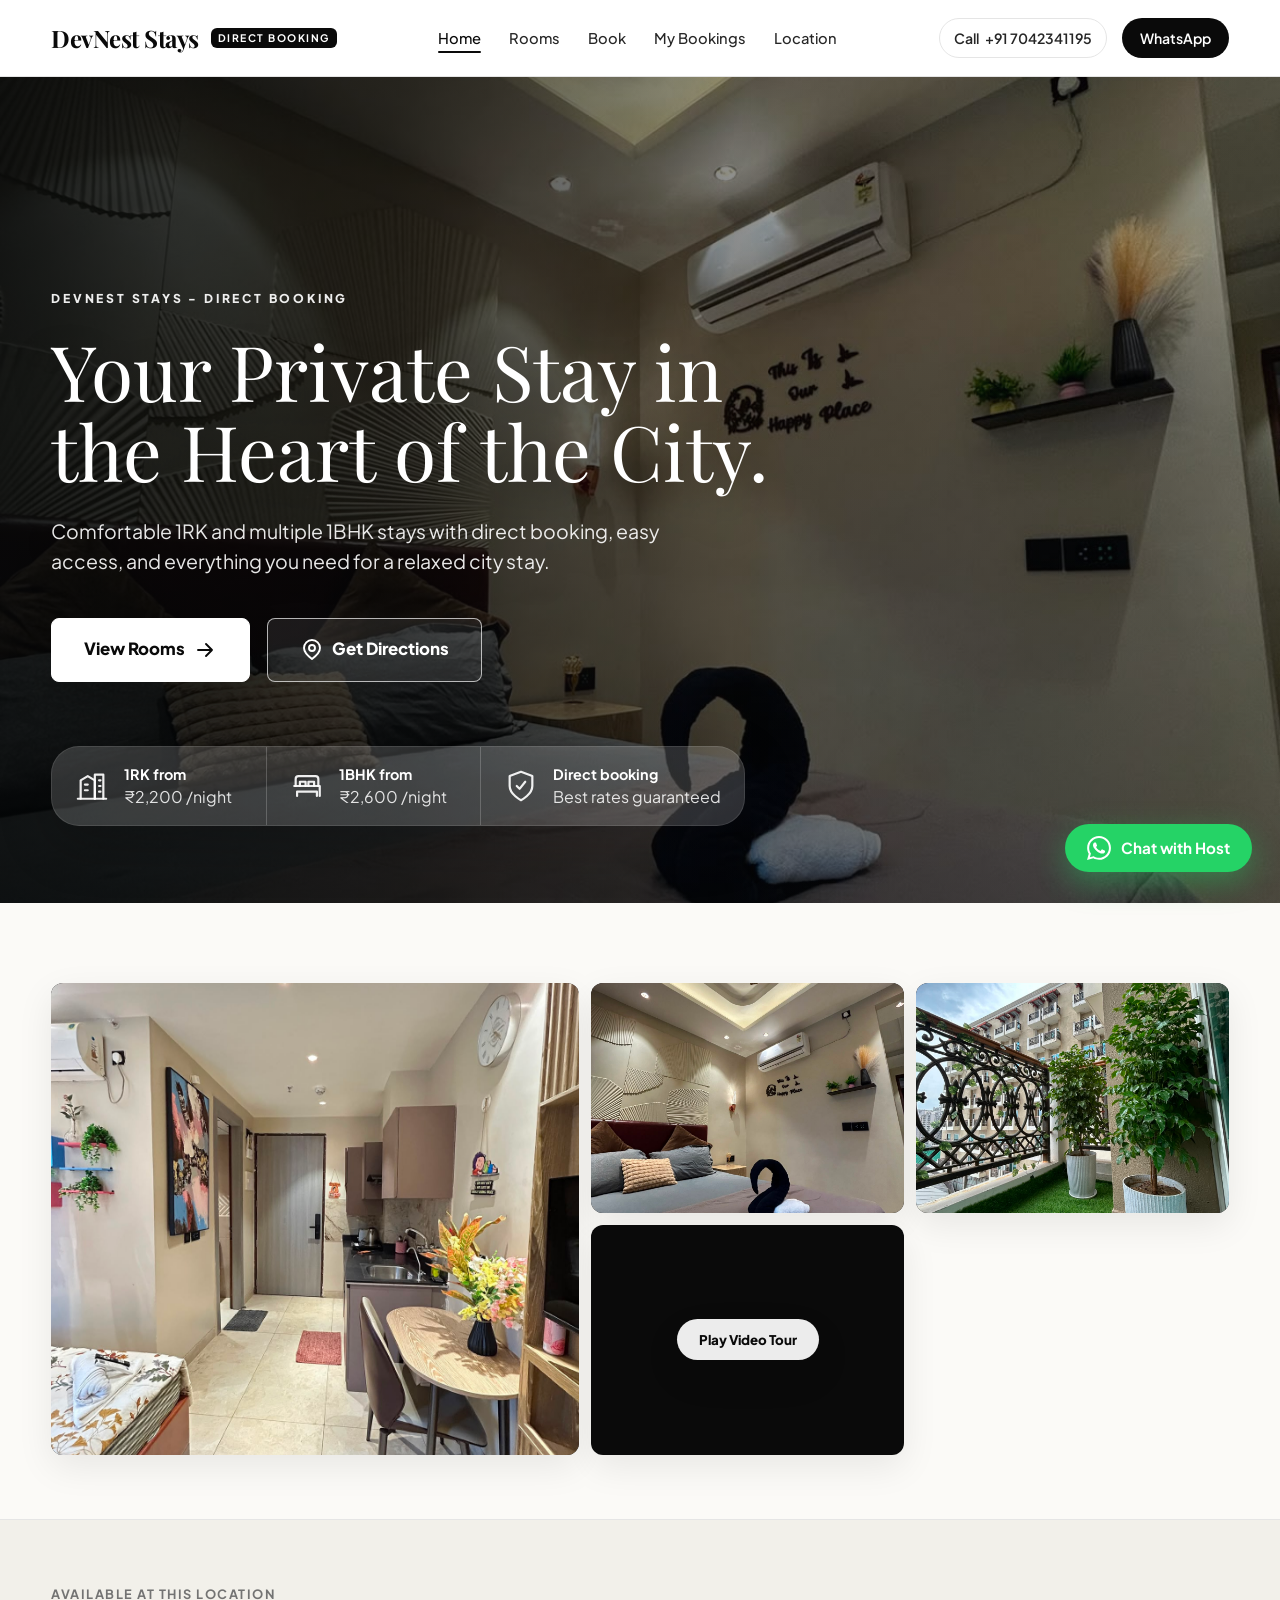
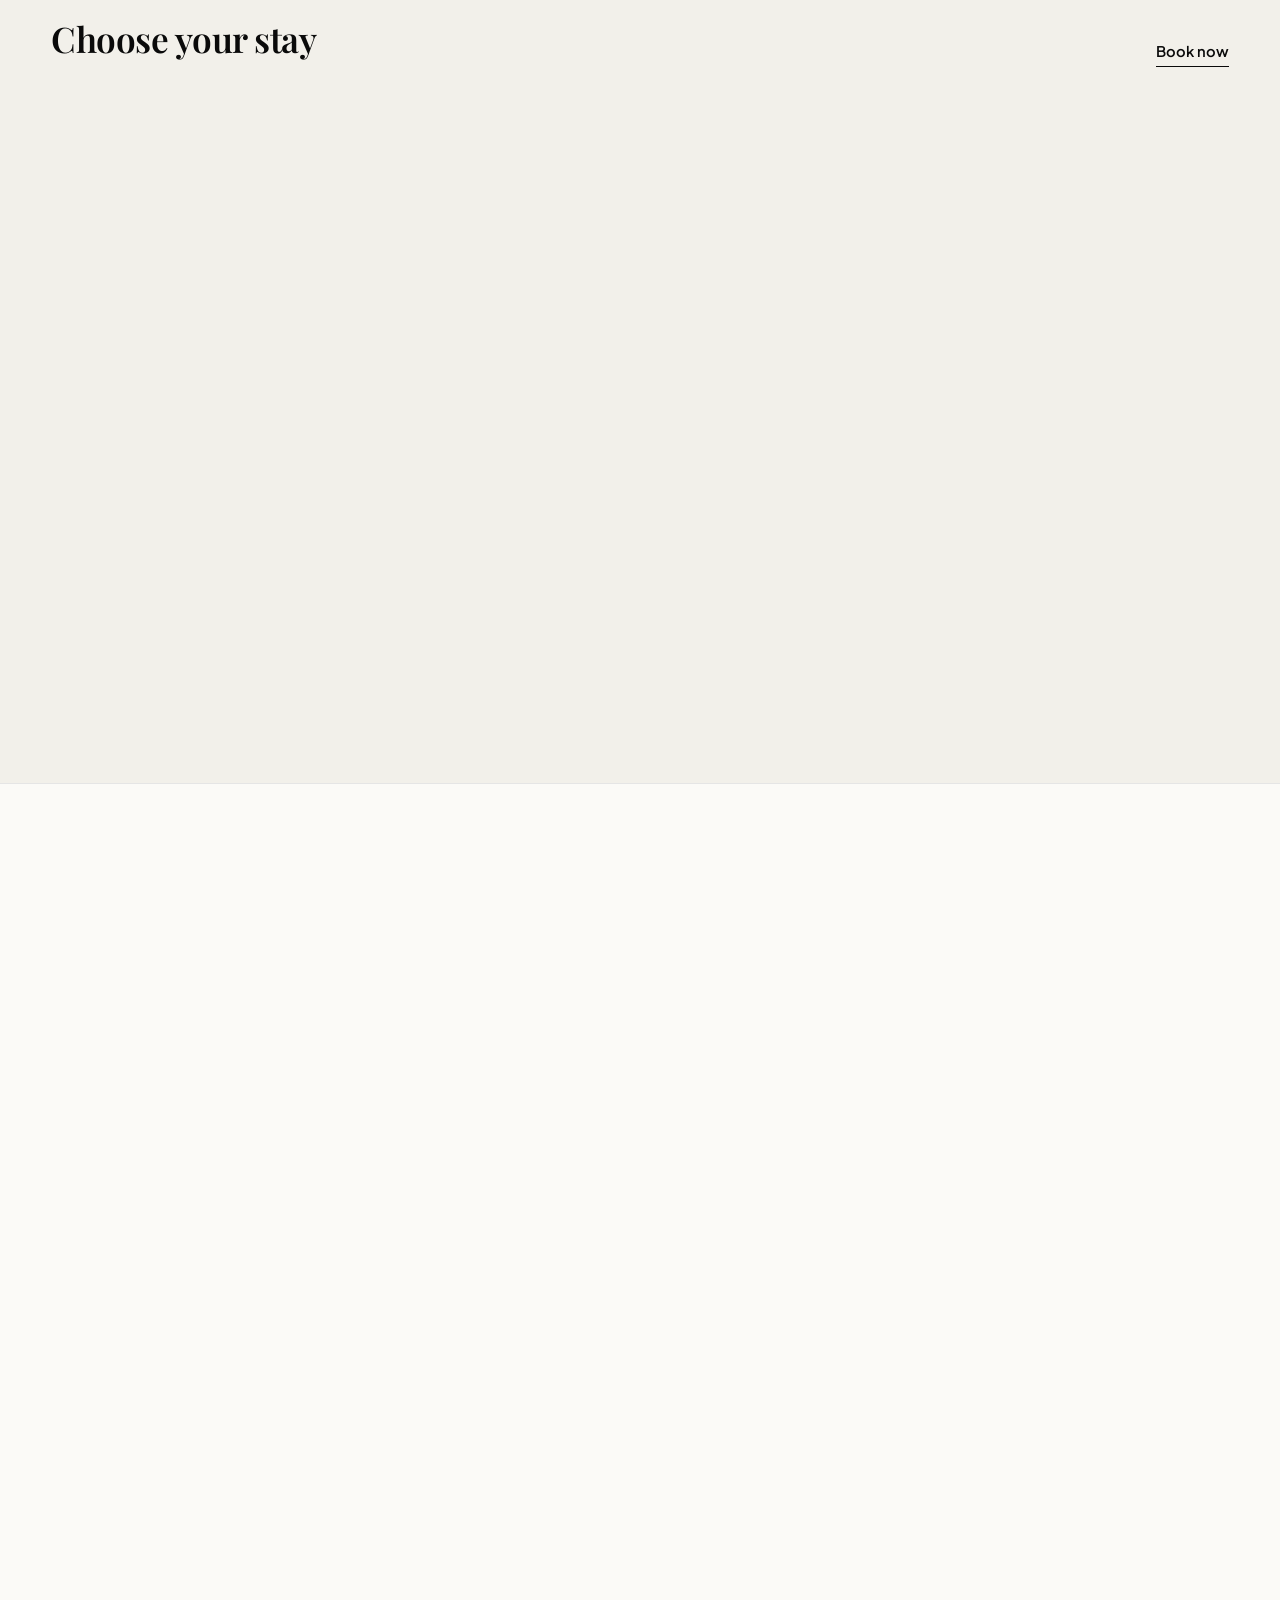
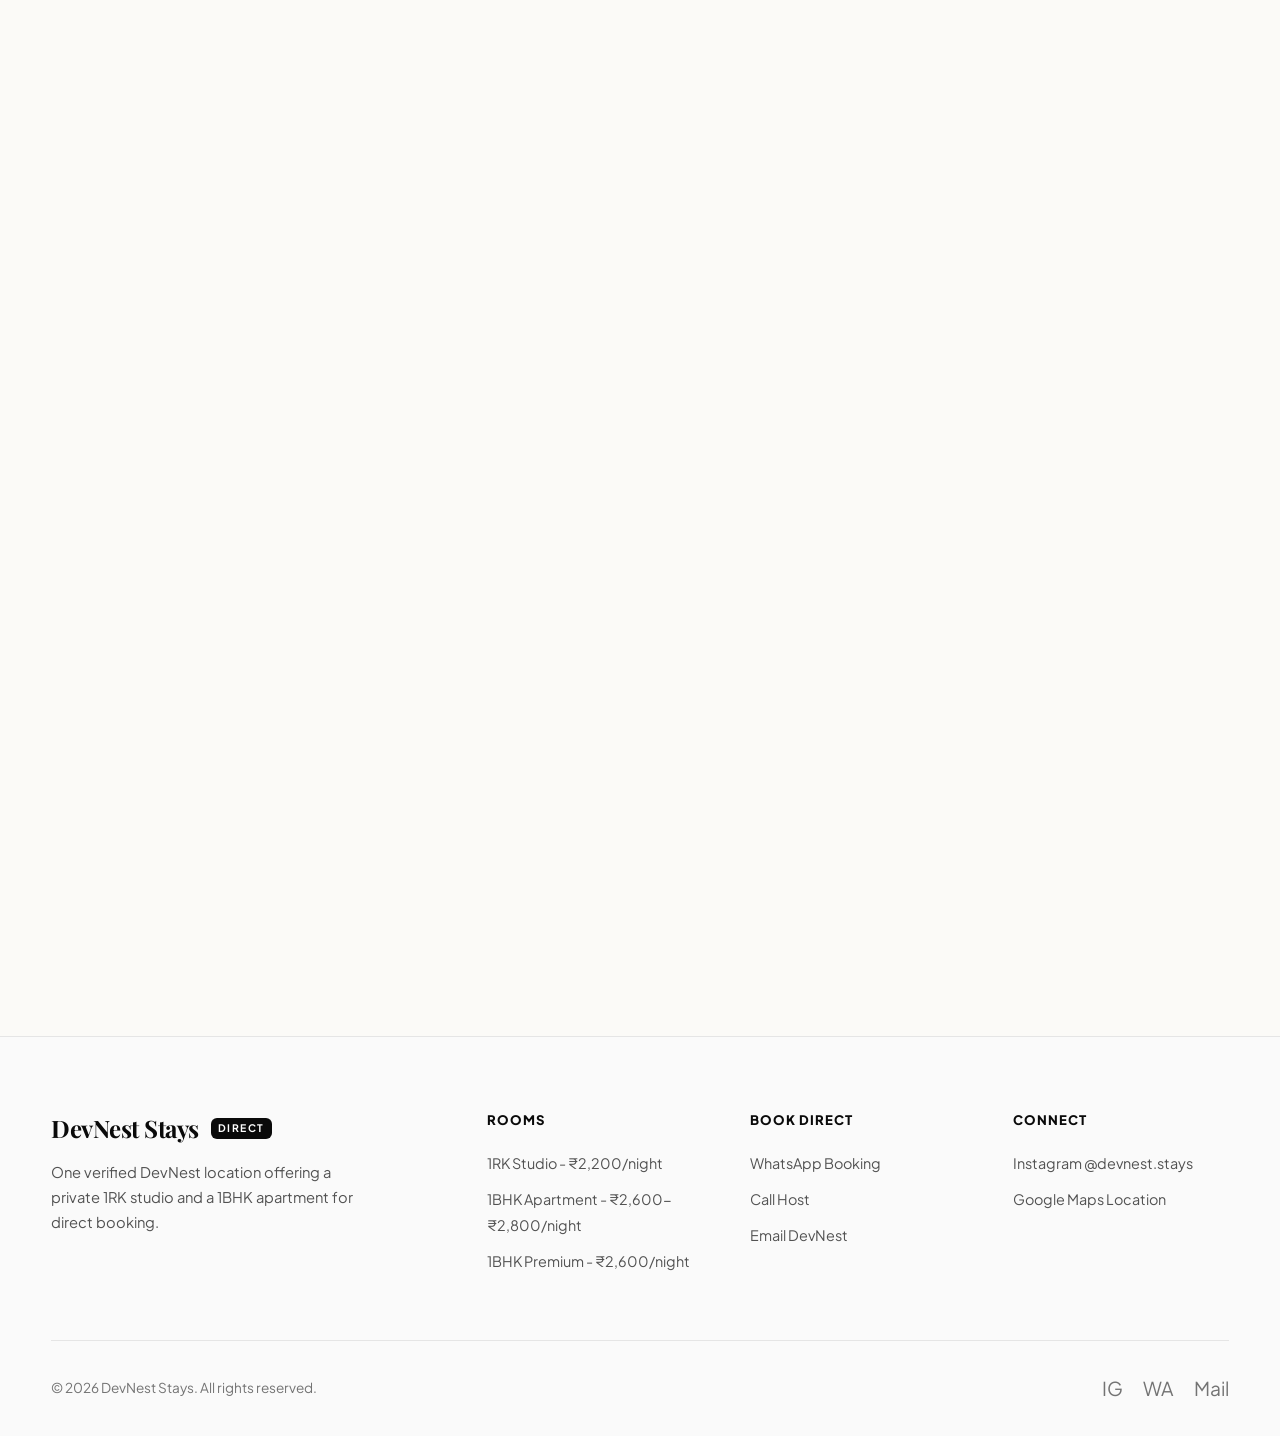
==== commit 65eba68f: "Add premium 2600 gallery and mobile fixes" ====
--- a/index.html
+++ b/index.html
@@ -3,8 +3,8 @@
 <head>
   <meta charset="UTF-8">
   <meta name="viewport" content="width=device-width, initial-scale=1.0">
-  <title>DevNest Stays - Private 1RK & 1BHK</title>
-  <meta name="description" content="Book DevNest Stays at one verified location. Choose a private 1RK studio from ₹2,200/night or a 1BHK apartment from ₹2,600-₹2,800/night.">
+  <title>DevNest Stays - Private 1RK & 1BHK Rooms</title>
+  <meta name="description" content="Book DevNest Stays at one verified location. Choose a private 1RK studio from ₹2,200/night or 1BHK rooms from ₹2,600/night.">
   <script>
     document.documentElement.classList.add('js');
     try {
@@ -13,8 +13,8 @@
       }
     } catch (error) {}
   </script>
-  <link rel="stylesheet" href="css/style.css?v=20260827-motion">
-  <link rel="stylesheet" href="css/responsive.css?v=20260827-motion">
+  <link rel="stylesheet" href="css/style.css?v=20260828-rooms-mobile">
+  <link rel="stylesheet" href="css/responsive.css?v=20260828-rooms-mobile">
 </head>
 <body class="single-location-home">
   <div class="site-loader" id="siteLoader" role="status" aria-live="polite" aria-label="Loading DevNest Stays">
@@ -71,7 +71,7 @@
       <div class="container dn-hero-inner reveal">
         <span class="dn-kicker">DevNest Stays - Direct Booking</span>
         <h1>Your Private Stay in the Heart of the City.</h1>
-        <p>Comfortable 1RK and 1BHK stays with direct booking, easy access, and everything you need for a relaxed city stay.</p>
+        <p>Comfortable 1RK and multiple 1BHK stays with direct booking, easy access, and everything you need for a relaxed city stay.</p>
         <div class="dn-hero-actions">
           <a href="#rooms" class="btn btn-primary btn-large">
             <span>View Rooms</span>
@@ -139,7 +139,10 @@
               </div>
               <p class="card-location">DevNest Stays, Delhi NCR · Studio</p>
               <p class="card-price"><strong>₹2,200 / night</strong></p>
-              <a href="#booking" class="btn btn-primary btn-small room-book-btn" data-room="prop01">Book 1RK</a>
+              <div class="card-actions-row">
+                <a href="#booking" class="btn btn-primary btn-small room-book-btn" data-room="prop01">Book 1RK</a>
+                <a href="property.html?id=prop01#submit-review" class="btn btn-outline btn-small">Review</a>
+              </div>
             </div>
           </article>
           <article class="card" data-id="prop02">
@@ -156,7 +159,10 @@
               </div>
               <p class="card-location">DevNest Stays, Delhi NCR · Apartment</p>
               <p class="card-price"><strong>₹2,600-₹2,800 / night</strong></p>
-              <a href="#booking" class="btn btn-primary btn-small room-book-btn" data-room="prop02">Book 1BHK</a>
+              <div class="card-actions-row">
+                <a href="#booking" class="btn btn-primary btn-small room-book-btn" data-room="prop02">Book 1BHK</a>
+                <a href="property.html?id=prop02#submit-review" class="btn btn-outline btn-small">Review</a>
+              </div>
             </div>
           </article>
         </div>
@@ -182,6 +188,8 @@
             <select class="form-input" id="homeBookingRoom" required>
               <option value="prop01">DevNest 1RK Studio - ₹2,200/night</option>
               <option value="prop02">DevNest 1BHK Apartment - ₹2,600/night</option>
+              <option value="prop03">DevNest 1BHK Premium Apartment - ₹2,600/night</option>
+              
             </select>
           </div>
           <div class="dn-form-grid">
@@ -282,6 +290,7 @@
           <ul>
             <li><a href="property.html?id=prop01">1RK Studio - ₹2,200/night</a></li>
             <li><a href="property.html?id=prop02">1BHK Apartment - ₹2,600-₹2,800/night</a></li>
+            <li><a href="property.html?id=prop03">1BHK Premium - ₹2,600/night</a></li>
           </ul>
         </div>
         <div class="footer-col">
@@ -312,8 +321,8 @@
   </footer>
 
   <div class="toast-container" id="toastContainer"></div>
-  <script type="module" src="js/app.js?v=20260827-motion"></script>
-  <script type="module" src="js/index.js?v=20260827-motion"></script>
+  <script type="module" src="js/app.js?v=20260828-rooms-mobile"></script>
+  <script type="module" src="js/index.js?v=20260828-rooms-mobile"></script>
   <script>
     window.openVideoModal = function(videoSrc, title) {
       const modal = document.getElementById('videoModal');
@@ -336,3 +345,9 @@
 </body>
 </html>
 
+
+
+
+
+
+
--- a/css/style.css
+++ b/css/style.css
@@ -2857,3 +2857,26 @@
     grid-template-columns: 1fr;
   }
 }
+
+.card-actions-row {
+  display: flex;
+  gap: 0.65rem;
+  align-items: center;
+  flex-wrap: wrap;
+}
+
+.card-actions-row .btn {
+  flex: 1 1 120px;
+  justify-content: center;
+}
+
+
+.bottom-review-section {
+  padding: 3rem 0 4rem;
+  border-top: 1px solid var(--color-border);
+}
+
+.bottom-review-section .section-header {
+  margin-bottom: 1.25rem;
+}
+
--- a/css/responsive.css
+++ b/css/responsive.css
@@ -368,3 +368,155 @@
     min-height: 44px;
   }
 }
+
+/* 20260828 mobile overflow fix */
+@media (max-width: 768px) {
+  html,
+  body {
+    width: 100%;
+    max-width: 100%;
+    overflow-x: hidden;
+  }
+
+  .container,
+  .dn-hero-inner,
+  .navbar {
+    width: min(100% - 28px, 100%);
+    max-width: 100%;
+  }
+
+  main,
+  section,
+  header,
+  footer,
+  .property-page-layout,
+  .property-layout,
+  .booking-page-layout,
+  .booking-card,
+  .dn-booking-form,
+  .review-form,
+  .card,
+  .trip-card,
+  .footer-grid {
+    max-width: 100%;
+  }
+
+  .section-header,
+  .property-title-header,
+  .property-meta-row,
+  .property-meta-actions,
+  .card-header,
+  .footer-bottom {
+    min-width: 0;
+  }
+
+  .property-meta-row,
+  .property-meta-actions,
+  .section-header {
+    flex-direction: column;
+    align-items: flex-start;
+    gap: 0.9rem;
+  }
+
+  .property-meta-actions,
+  .card-actions-row,
+  .dn-hero-actions {
+    width: 100%;
+  }
+
+  .property-meta-actions .action-btn,
+  .card-actions-row .btn,
+  .dn-hero-actions .btn {
+    width: 100%;
+    max-width: 100%;
+  }
+
+  .dn-hero h1,
+  .property-title-header h1,
+  .section-title {
+    max-width: 100%;
+    overflow-wrap: anywhere;
+  }
+
+  .dn-hero h1 {
+    font-size: 2.45rem;
+  }
+
+  .property-title-header h1 {
+    font-size: 2rem;
+    line-height: 1.12;
+  }
+
+  .section-title {
+    font-size: 1.85rem;
+    line-height: 1.16;
+  }
+
+  .property-sidebar,
+  .booking-card {
+    width: 100%;
+    min-width: 0;
+  }
+
+  .booking-card,
+  .review-form,
+  .dn-booking-form {
+    padding: 1rem;
+  }
+
+  .date-inputs,
+  .review-form-grid,
+  .dn-form-grid {
+    grid-template-columns: 1fr;
+  }
+
+  .lightbox-nav {
+    width: 42px;
+    height: 42px;
+  }
+
+  .lightbox-prev { left: 10px; }
+  .lightbox-next { right: 10px; }
+
+  .modal-close,
+  .lightbox-close {
+    top: 12px;
+    right: 12px;
+  }
+}
+
+@media (max-width: 480px) {
+  .container,
+  .dn-hero-inner,
+  .navbar {
+    width: min(100% - 22px, 100%);
+  }
+
+  .dn-hero {
+    padding: 4rem 0 2rem;
+  }
+
+  .dn-hero h1 {
+    font-size: 2.05rem;
+  }
+
+  .dn-kicker {
+    font-size: 0.68rem;
+    letter-spacing: 1.8px;
+  }
+
+  .property-gallery {
+    width: 100%;
+    height: 210px;
+  }
+
+  .card-title {
+    white-space: normal;
+  }
+
+  .footer {
+    padding: 3rem 0 1.5rem;
+  }
+}
+
+
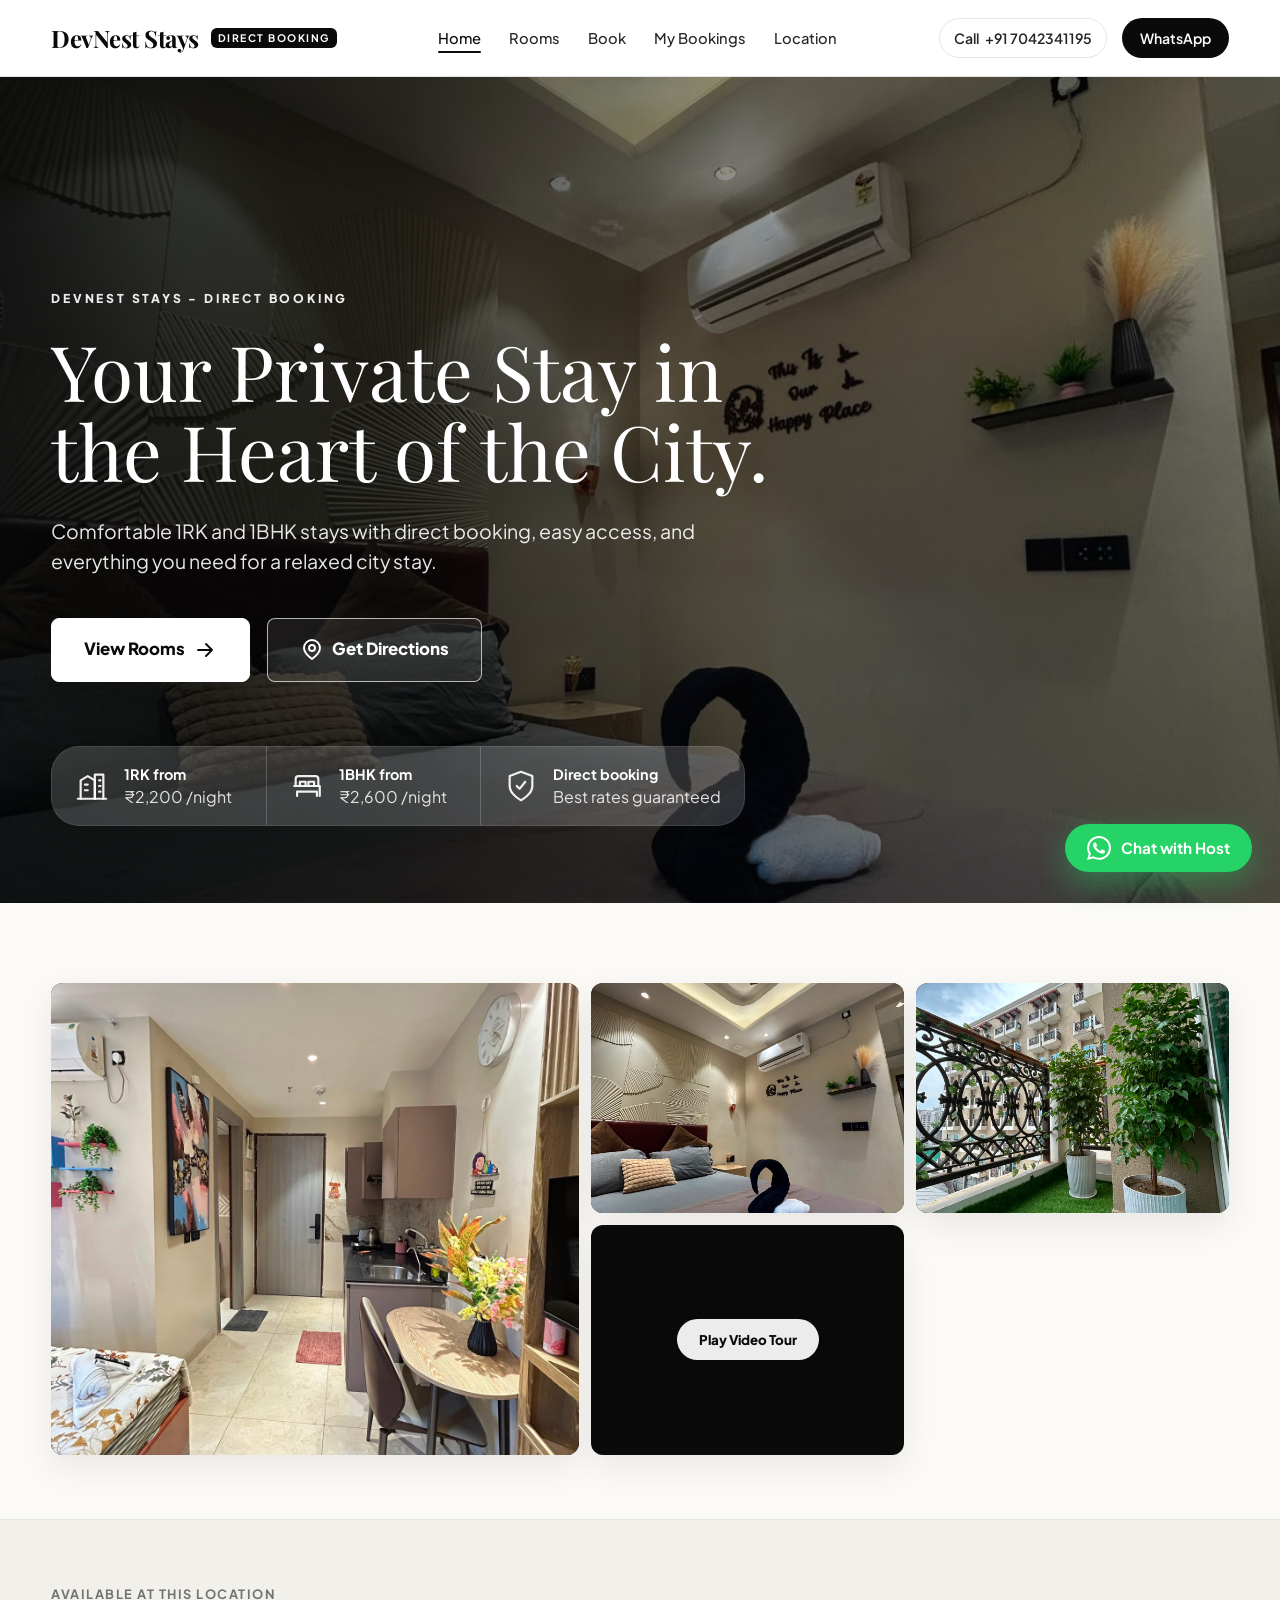
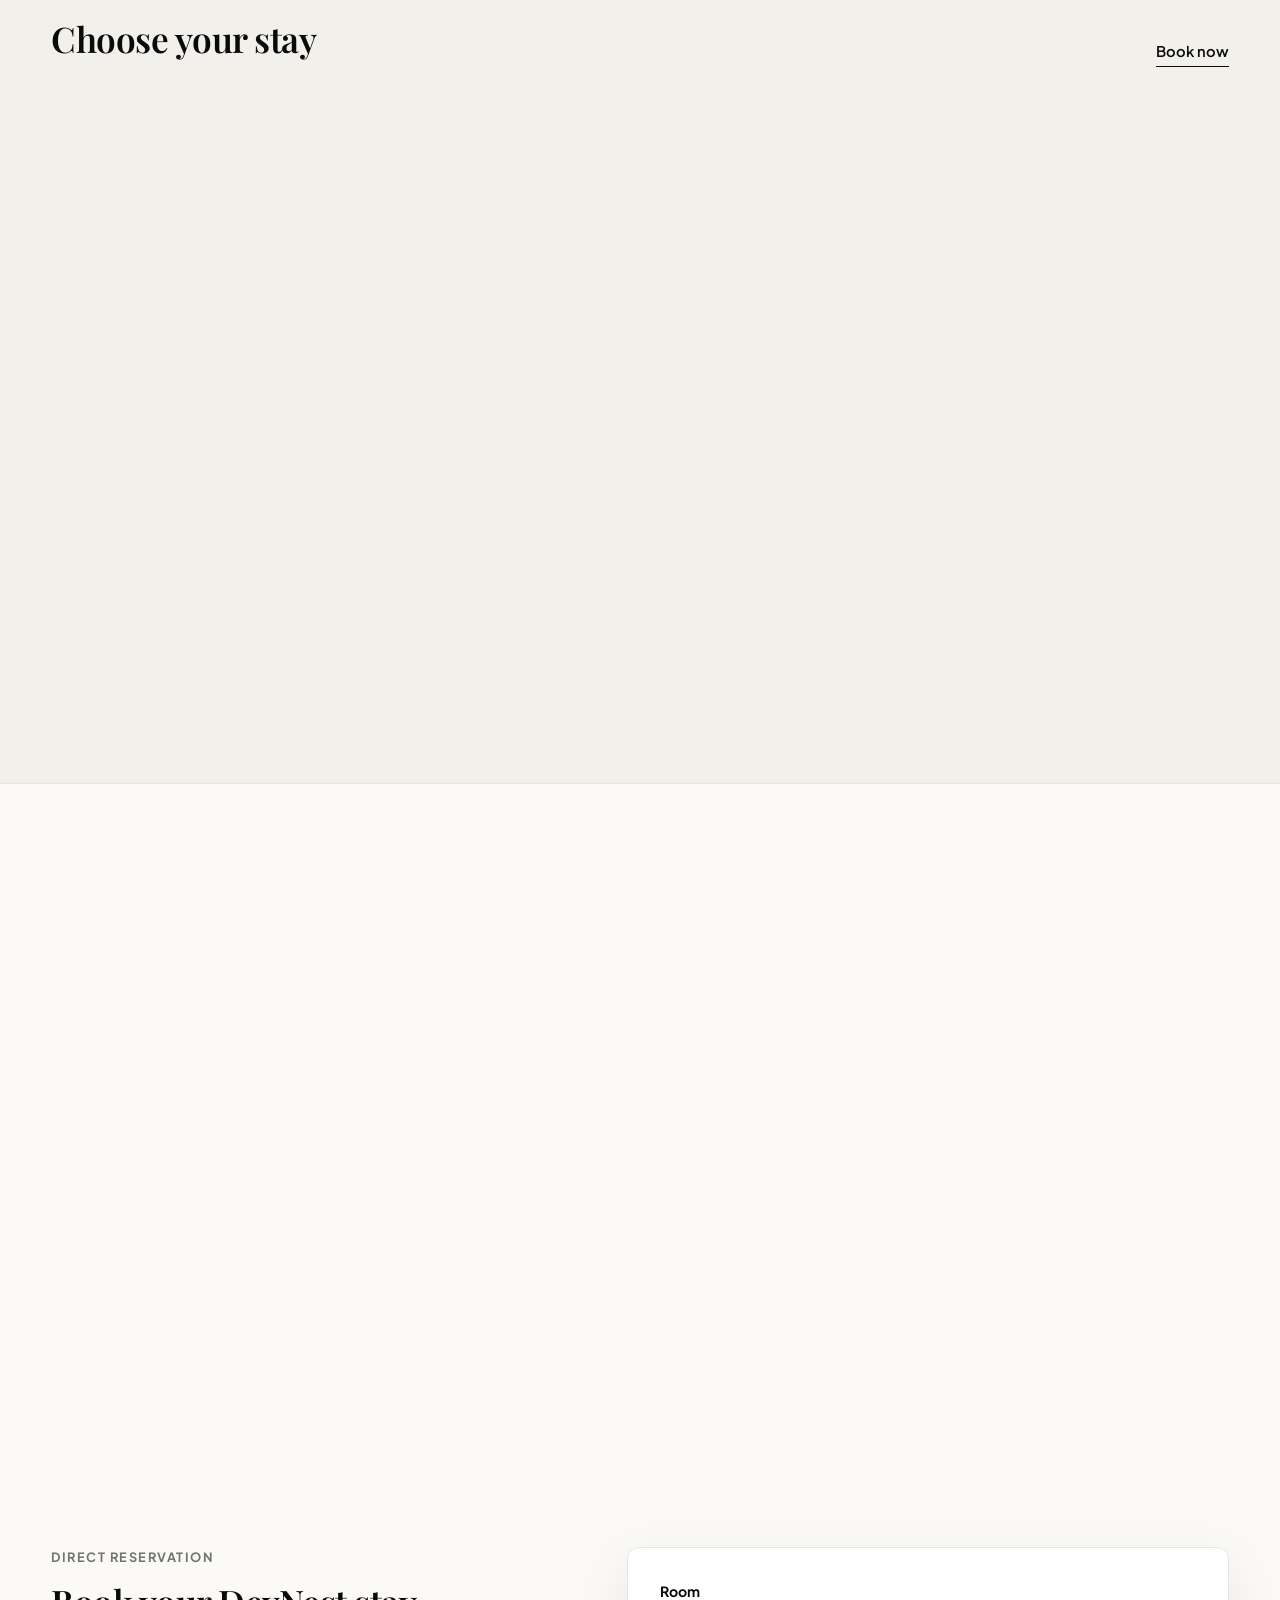
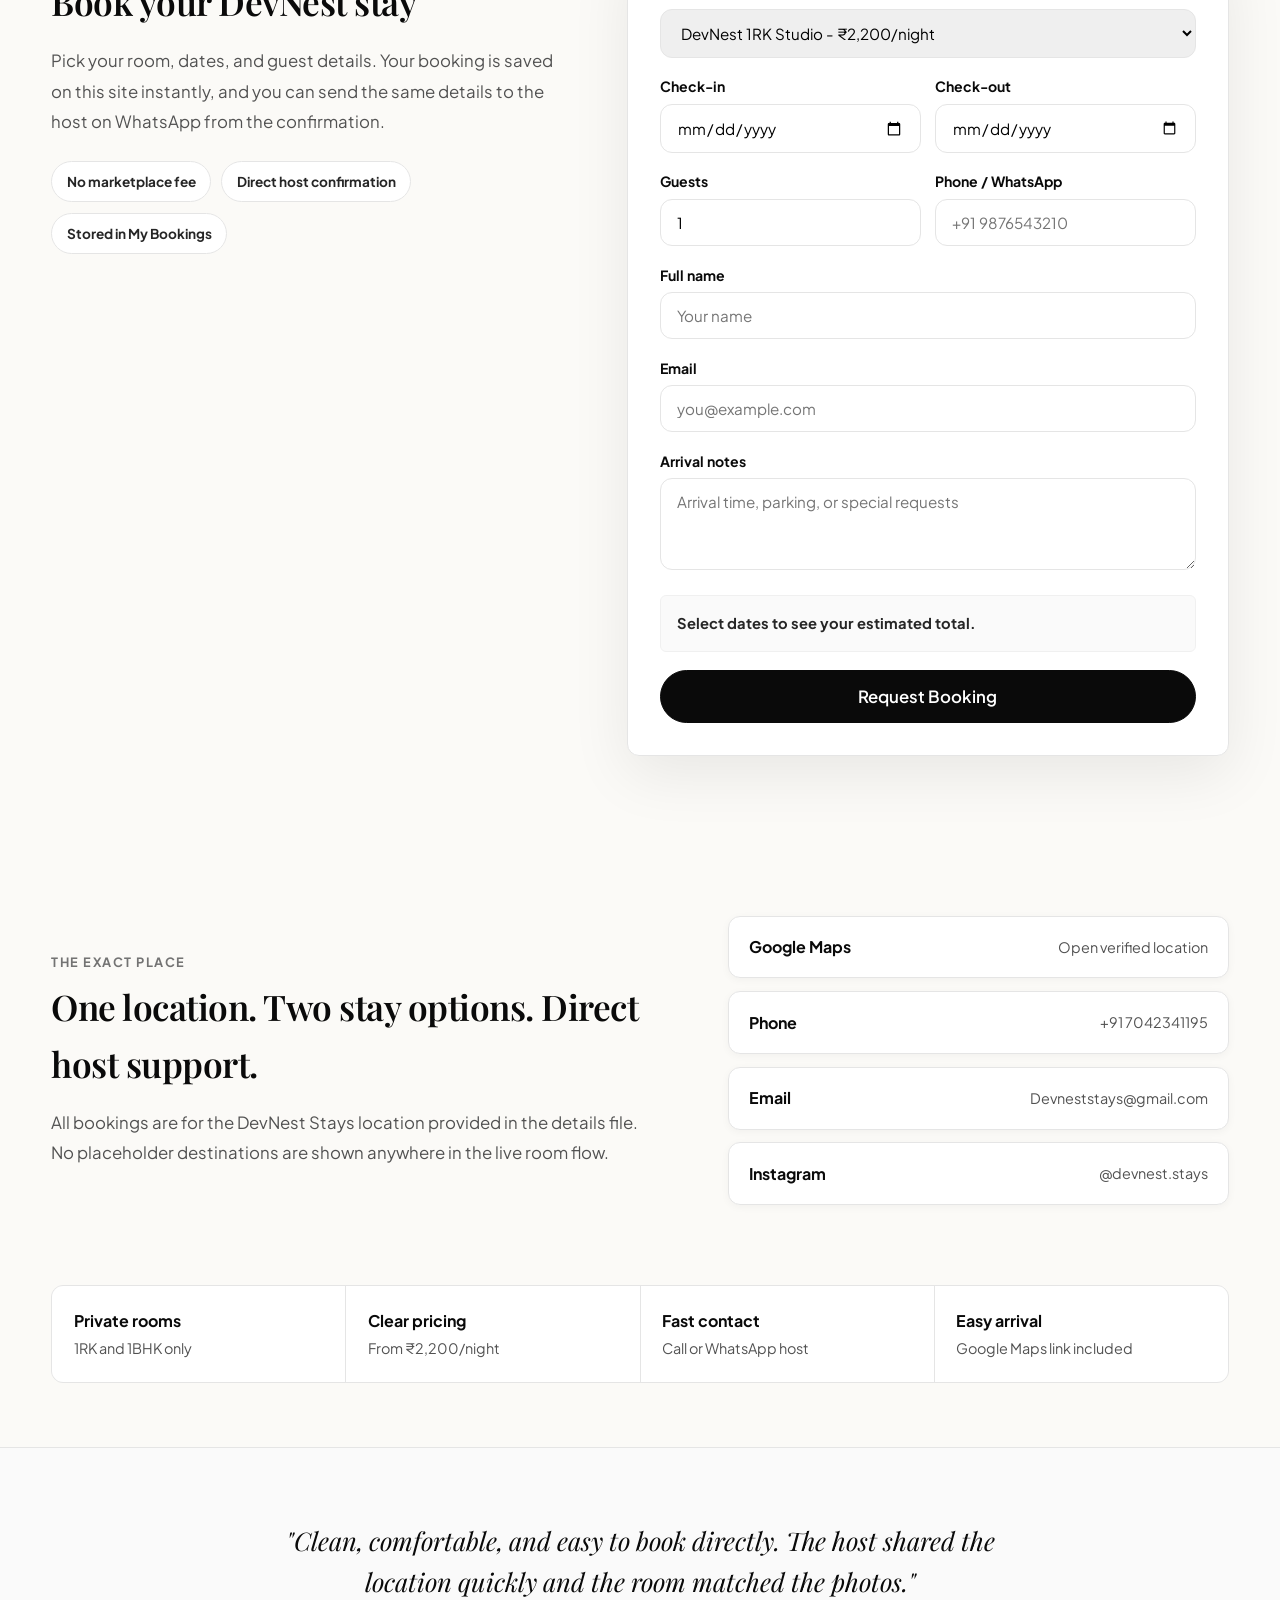
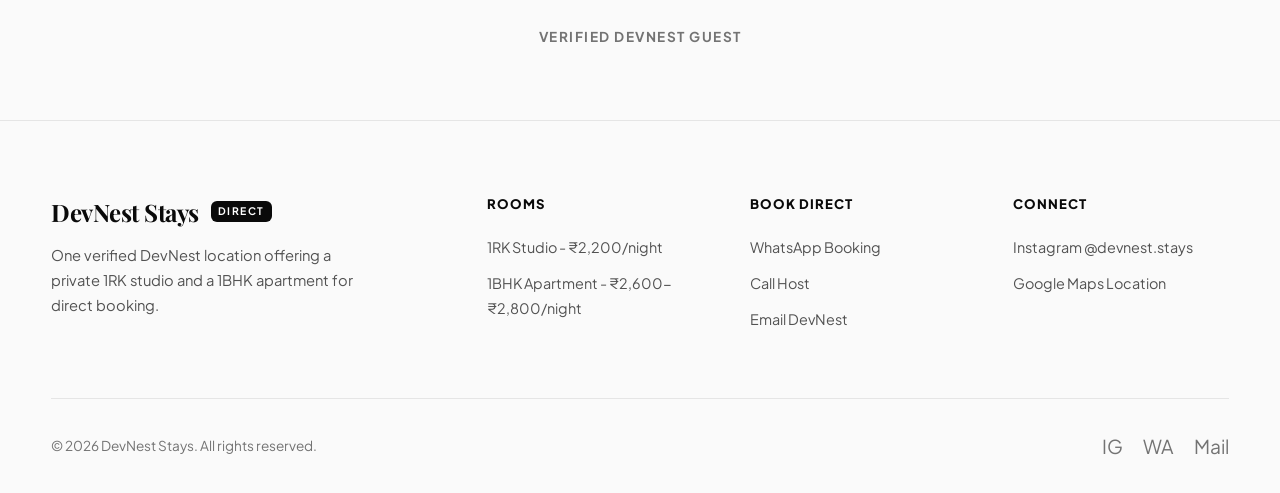
==== commit 45963027: "Fix 2600 gallery and mobile layout" ====
--- a/index.html
+++ b/index.html
@@ -4,7 +4,7 @@
   <meta charset="UTF-8">
   <meta name="viewport" content="width=device-width, initial-scale=1.0">
   <title>DevNest Stays - Private 1RK & 1BHK Rooms</title>
-  <meta name="description" content="Book DevNest Stays at one verified location. Choose a private 1RK studio from ₹2,200/night or 1BHK rooms from ₹2,600/night.">
+  <meta name="description" content="Book DevNest Stays at one verified location. Choose a private 1RK studio from ₹2,200/night or a 1BHK apartment from ₹2,600/night.">
   <script>
     document.documentElement.classList.add('js');
     try {
@@ -13,8 +13,8 @@
       }
     } catch (error) {}
   </script>
-  <link rel="stylesheet" href="css/style.css?v=20260828-rooms-mobile">
-  <link rel="stylesheet" href="css/responsive.css?v=20260828-rooms-mobile">
+  <link rel="stylesheet" href="css/style.css?v=20260828-mobile-gallery-v2">
+  <link rel="stylesheet" href="css/responsive.css?v=20260828-mobile-gallery-v2">
 </head>
 <body class="single-location-home">
   <div class="site-loader" id="siteLoader" role="status" aria-live="polite" aria-label="Loading DevNest Stays">
@@ -71,7 +71,7 @@
       <div class="container dn-hero-inner reveal">
         <span class="dn-kicker">DevNest Stays - Direct Booking</span>
         <h1>Your Private Stay in the Heart of the City.</h1>
-        <p>Comfortable 1RK and multiple 1BHK stays with direct booking, easy access, and everything you need for a relaxed city stay.</p>
+        <p>Comfortable 1RK and 1BHK stays with direct booking, easy access, and everything you need for a relaxed city stay.</p>
         <div class="dn-hero-actions">
           <a href="#rooms" class="btn btn-primary btn-large">
             <span>View Rooms</span>
@@ -169,6 +169,27 @@
       </div>
     </section>
 
+
+
+    <section class="container price-photo-section reveal" id="new-2600-photos">
+      <div class="section-header">
+        <div>
+          <span class="section-tagline">New photos</span>
+          <h2 class="section-title">More ₹2,600 room photos</h2>
+        </div>
+        <a href="#booking" class="section-link">Book this price</a>
+      </div>
+      <div class="price-photo-grid">
+        <img src="photos-videos/2600-new/0a79bcbc-8cc6-4a18-9759-5daa019c1bd4.jpg" alt="₹2,600 room photo" loading="lazy">
+        <img src="photos-videos/2600-new/16a928d3-5e3e-4feb-a051-2f53131543a8.jpg" alt="₹2,600 room photo" loading="lazy">
+        <img src="photos-videos/2600-new/32053acb-688f-4147-9de4-de6fe827ebcc.jpg" alt="₹2,600 room photo" loading="lazy">
+        <img src="photos-videos/2600-new/64164afb-db44-47c4-b8e6-ab1b1f4c7977.jpg" alt="₹2,600 room photo" loading="lazy">
+        <img src="photos-videos/2600-new/71005ae4-84b9-4acd-987b-39e8ac7c8c2a.jpg" alt="₹2,600 room photo" loading="lazy">
+        <img src="photos-videos/2600-new/82c823a8-a9b4-4d06-bdc6-3d76c8a8e6c2.jpg" alt="₹2,600 room photo" loading="lazy">
+        <img src="photos-videos/2600-new/db36726b-cc0a-4ee1-9fd5-ebea9ffe5d11.jpg" alt="₹2,600 room photo" loading="lazy">
+      </div>
+    </section>
+
     <section class="dn-booking-section" id="booking">
       <div class="container dn-booking-layout reveal">
         <div class="dn-booking-copy">
@@ -188,9 +209,7 @@
             <select class="form-input" id="homeBookingRoom" required>
               <option value="prop01">DevNest 1RK Studio - ₹2,200/night</option>
               <option value="prop02">DevNest 1BHK Apartment - ₹2,600/night</option>
-              <option value="prop03">DevNest 1BHK Premium Apartment - ₹2,600/night</option>
-              
-            </select>
+</select>
           </div>
           <div class="dn-form-grid">
             <div class="form-group">
@@ -290,8 +309,7 @@
           <ul>
             <li><a href="property.html?id=prop01">1RK Studio - ₹2,200/night</a></li>
             <li><a href="property.html?id=prop02">1BHK Apartment - ₹2,600-₹2,800/night</a></li>
-            <li><a href="property.html?id=prop03">1BHK Premium - ₹2,600/night</a></li>
-          </ul>
+</ul>
         </div>
         <div class="footer-col">
           <h4>Book Direct</h4>
@@ -321,8 +339,8 @@
   </footer>
 
   <div class="toast-container" id="toastContainer"></div>
-  <script type="module" src="js/app.js?v=20260828-rooms-mobile"></script>
-  <script type="module" src="js/index.js?v=20260828-rooms-mobile"></script>
+  <script type="module" src="js/app.js?v=20260828-mobile-gallery-v2"></script>
+  <script type="module" src="js/index.js?v=20260828-mobile-gallery-v2"></script>
   <script>
     window.openVideoModal = function(videoSrc, title) {
       const modal = document.getElementById('videoModal');
--- a/css/style.css
+++ b/css/style.css
@@ -2880,3 +2880,173 @@
   margin-bottom: 1.25rem;
 }
 
+
+
+/* 20260828 stronger mobile layout fix */
+.price-photo-section {
+  padding: 4rem 0;
+}
+
+.price-photo-grid {
+  display: grid;
+  grid-template-columns: repeat(4, minmax(0, 1fr));
+  gap: 12px;
+}
+
+.price-photo-grid img {
+  width: 100%;
+  aspect-ratio: 4 / 3;
+  object-fit: cover;
+  border-radius: var(--radius-md);
+  border: 1px solid var(--color-border);
+}
+
+@media (max-width: 768px) {
+  html,
+  body {
+    width: 100% !important;
+    max-width: 100% !important;
+    overflow-x: hidden !important;
+  }
+
+  *,
+  *::before,
+  *::after {
+    max-width: 100%;
+  }
+
+  .container,
+  .navbar,
+  .dn-hero-inner {
+    width: calc(100% - 24px) !important;
+    max-width: calc(100% - 24px) !important;
+    margin-left: auto !important;
+    margin-right: auto !important;
+  }
+
+  .dn-hero {
+    min-height: auto !important;
+    padding: 4.25rem 0 2rem !important;
+  }
+
+  .dn-hero h1 {
+    font-size: 2.1rem !important;
+    line-height: 1.12 !important;
+    max-width: 100% !important;
+  }
+
+  .dn-hero p {
+    font-size: 0.95rem !important;
+    max-width: 100% !important;
+  }
+
+  .dn-hero-actions,
+  .dn-hero-stats,
+  .signature-grid,
+  .property-grid,
+  .dn-gallery,
+  .dn-booking-layout,
+  .dn-location-section,
+  .dn-comfort-strip,
+  .footer-grid,
+  .review-form-grid,
+  .dn-form-grid,
+  .date-inputs,
+  .price-photo-grid {
+    display: grid !important;
+    grid-template-columns: 1fr !important;
+    width: 100% !important;
+  }
+
+  .dn-hero-actions .btn,
+  .card-actions-row .btn,
+  .property-meta-actions .action-btn,
+  .dn-booking-form,
+  .booking-card,
+  .review-form,
+  input,
+  select,
+  textarea {
+    width: 100% !important;
+    min-width: 0 !important;
+  }
+
+  .section-header,
+  .property-meta-row,
+  .property-meta-actions,
+  .card-header,
+  .footer-bottom {
+    flex-direction: column !important;
+    align-items: flex-start !important;
+    gap: 0.85rem !important;
+  }
+
+  .section-title,
+  .property-title-header h1,
+  .card-title,
+  .footer-col,
+  .footer-brand-bio {
+    white-space: normal !important;
+    overflow-wrap: anywhere !important;
+  }
+
+  .section-title,
+  .property-title-header h1 {
+    font-size: 1.75rem !important;
+    line-height: 1.16 !important;
+  }
+
+  .dn-gallery {
+    grid-template-rows: none !important;
+  }
+
+  .dn-gallery > div,
+  .price-photo-grid img {
+    height: auto !important;
+    min-height: 0 !important;
+  }
+
+  .property-gallery {
+    width: 100% !important;
+    height: 220px !important;
+    grid-template-columns: 1fr !important;
+  }
+
+  .gallery-item {
+    display: none !important;
+  }
+
+  .booking-card,
+  .dn-booking-form,
+  .review-form {
+    padding: 1rem !important;
+  }
+
+  .floating-whatsapp {
+    right: 14px !important;
+    bottom: 14px !important;
+  }
+}
+
+@media (max-width: 480px) {
+  .container,
+  .navbar,
+  .dn-hero-inner {
+    width: calc(100% - 18px) !important;
+    max-width: calc(100% - 18px) !important;
+  }
+
+  .dn-hero h1 {
+    font-size: 1.9rem !important;
+  }
+
+  .dn-kicker {
+    font-size: 0.66rem !important;
+    letter-spacing: 1.4px !important;
+  }
+
+  .card-body,
+  .signature-body {
+    padding: 1rem !important;
+  }
+}
--- a/css/responsive.css
+++ b/css/responsive.css
@@ -369,154 +369,3 @@
   }
 }
 
-/* 20260828 mobile overflow fix */
-@media (max-width: 768px) {
-  html,
-  body {
-    width: 100%;
-    max-width: 100%;
-    overflow-x: hidden;
-  }
-
-  .container,
-  .dn-hero-inner,
-  .navbar {
-    width: min(100% - 28px, 100%);
-    max-width: 100%;
-  }
-
-  main,
-  section,
-  header,
-  footer,
-  .property-page-layout,
-  .property-layout,
-  .booking-page-layout,
-  .booking-card,
-  .dn-booking-form,
-  .review-form,
-  .card,
-  .trip-card,
-  .footer-grid {
-    max-width: 100%;
-  }
-
-  .section-header,
-  .property-title-header,
-  .property-meta-row,
-  .property-meta-actions,
-  .card-header,
-  .footer-bottom {
-    min-width: 0;
-  }
-
-  .property-meta-row,
-  .property-meta-actions,
-  .section-header {
-    flex-direction: column;
-    align-items: flex-start;
-    gap: 0.9rem;
-  }
-
-  .property-meta-actions,
-  .card-actions-row,
-  .dn-hero-actions {
-    width: 100%;
-  }
-
-  .property-meta-actions .action-btn,
-  .card-actions-row .btn,
-  .dn-hero-actions .btn {
-    width: 100%;
-    max-width: 100%;
-  }
-
-  .dn-hero h1,
-  .property-title-header h1,
-  .section-title {
-    max-width: 100%;
-    overflow-wrap: anywhere;
-  }
-
-  .dn-hero h1 {
-    font-size: 2.45rem;
-  }
-
-  .property-title-header h1 {
-    font-size: 2rem;
-    line-height: 1.12;
-  }
-
-  .section-title {
-    font-size: 1.85rem;
-    line-height: 1.16;
-  }
-
-  .property-sidebar,
-  .booking-card {
-    width: 100%;
-    min-width: 0;
-  }
-
-  .booking-card,
-  .review-form,
-  .dn-booking-form {
-    padding: 1rem;
-  }
-
-  .date-inputs,
-  .review-form-grid,
-  .dn-form-grid {
-    grid-template-columns: 1fr;
-  }
-
-  .lightbox-nav {
-    width: 42px;
-    height: 42px;
-  }
-
-  .lightbox-prev { left: 10px; }
-  .lightbox-next { right: 10px; }
-
-  .modal-close,
-  .lightbox-close {
-    top: 12px;
-    right: 12px;
-  }
-}
-
-@media (max-width: 480px) {
-  .container,
-  .dn-hero-inner,
-  .navbar {
-    width: min(100% - 22px, 100%);
-  }
-
-  .dn-hero {
-    padding: 4rem 0 2rem;
-  }
-
-  .dn-hero h1 {
-    font-size: 2.05rem;
-  }
-
-  .dn-kicker {
-    font-size: 0.68rem;
-    letter-spacing: 1.8px;
-  }
-
-  .property-gallery {
-    width: 100%;
-    height: 210px;
-  }
-
-  .card-title {
-    white-space: normal;
-  }
-
-  .footer {
-    padding: 3rem 0 1.5rem;
-  }
-}
-
-
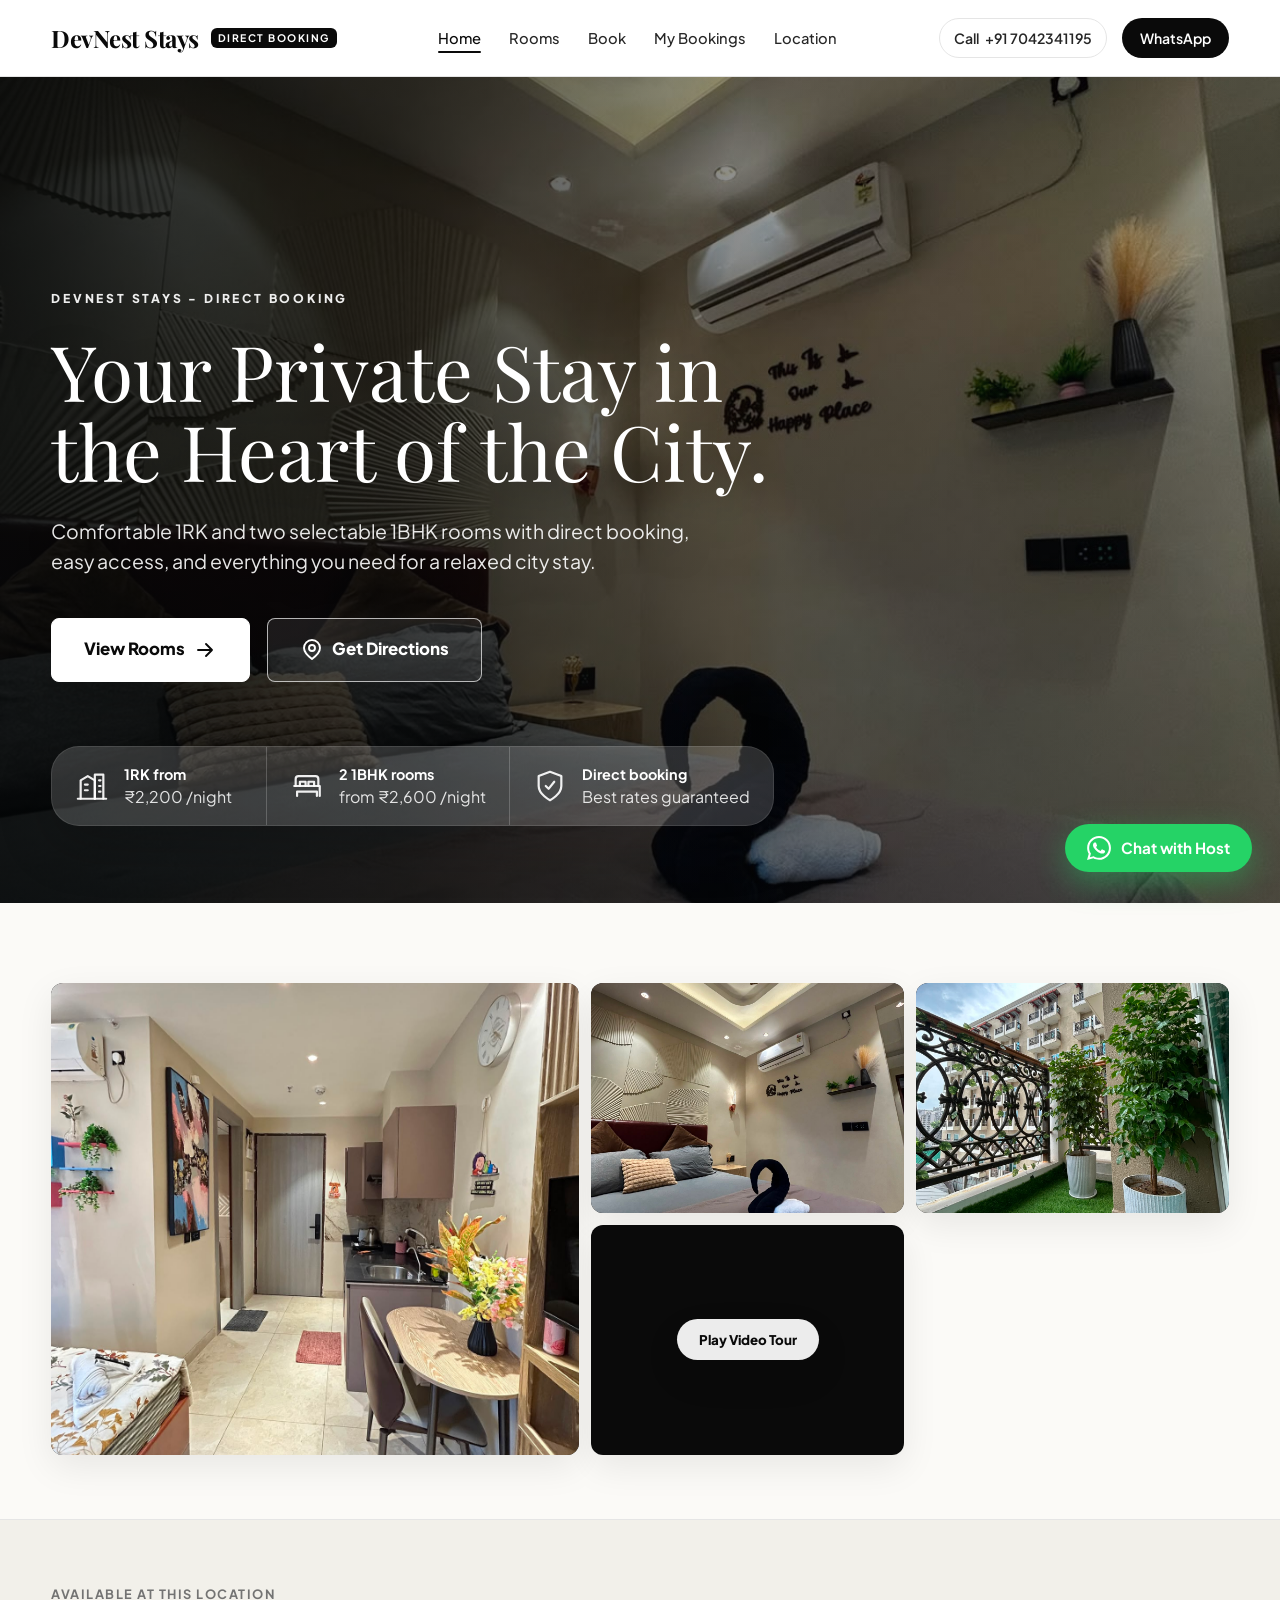
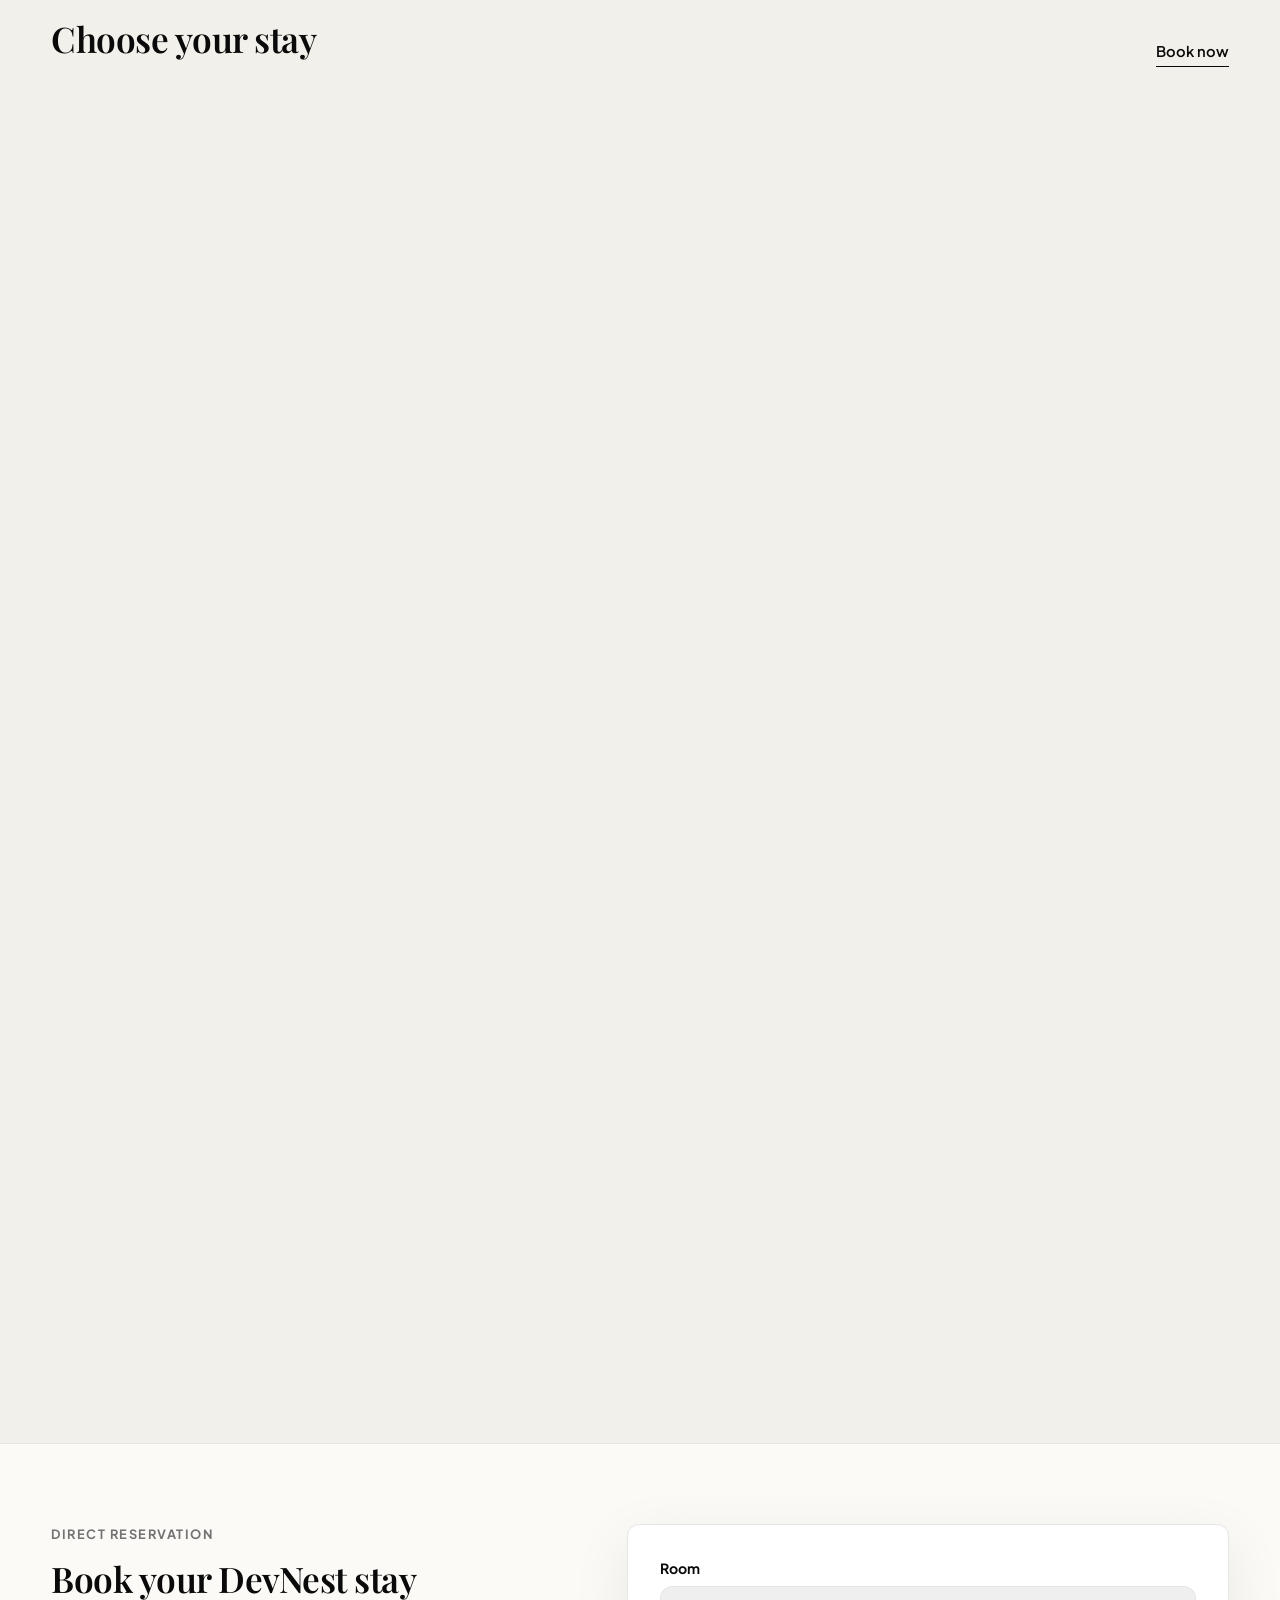
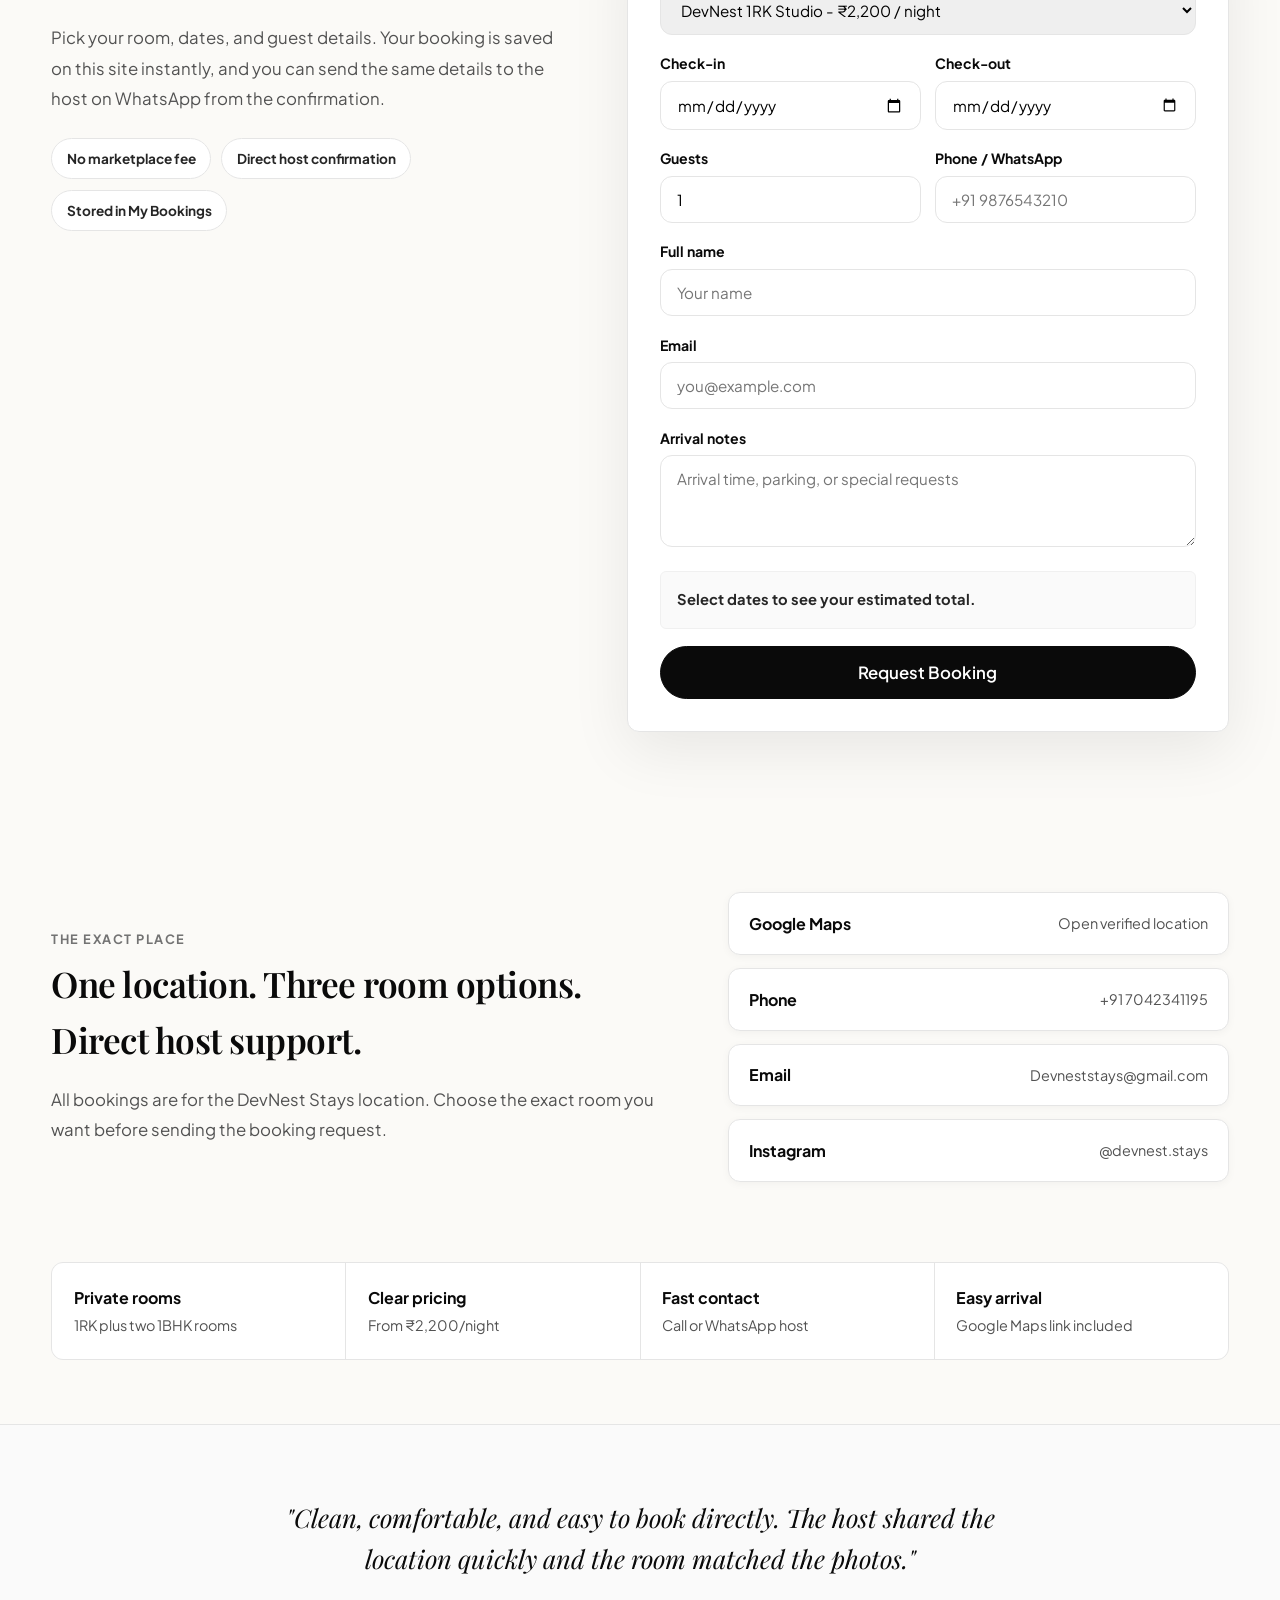
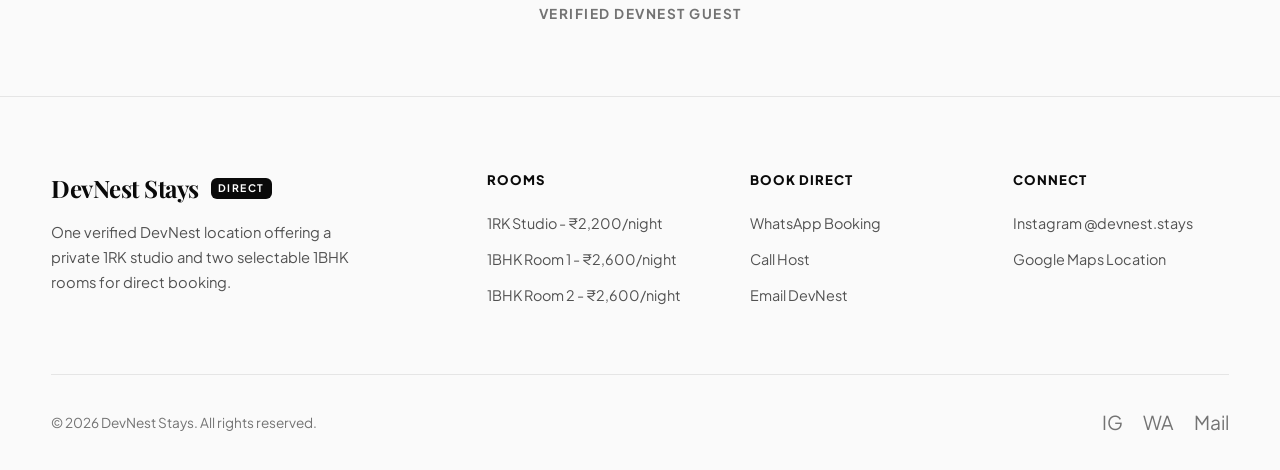
==== commit 8e899dd7: "Add selectable room booking cards" ====
--- a/index.html
+++ b/index.html
@@ -4,7 +4,7 @@
   <meta charset="UTF-8">
   <meta name="viewport" content="width=device-width, initial-scale=1.0">
   <title>DevNest Stays - Private 1RK & 1BHK Rooms</title>
-  <meta name="description" content="Book DevNest Stays at one verified location. Choose a private 1RK studio from ₹2,200/night or a 1BHK apartment from ₹2,600/night.">
+  <meta name="description" content="Book DevNest Stays at one verified location. Choose a private 1RK studio from ₹2,200/night or one of two 1BHK rooms from ₹2,600/night.">
   <script>
     document.documentElement.classList.add('js');
     try {
@@ -13,8 +13,8 @@
       }
     } catch (error) {}
   </script>
-  <link rel="stylesheet" href="css/style.css?v=20260828-mobile-gallery-v2">
-  <link rel="stylesheet" href="css/responsive.css?v=20260828-mobile-gallery-v2">
+  <link rel="stylesheet" href="css/style.css?v=20260828-room-select-v3">
+  <link rel="stylesheet" href="css/responsive.css?v=20260828-room-select-v3">
 </head>
 <body class="single-location-home">
   <div class="site-loader" id="siteLoader" role="status" aria-live="polite" aria-label="Loading DevNest Stays">
@@ -71,7 +71,7 @@
       <div class="container dn-hero-inner reveal">
         <span class="dn-kicker">DevNest Stays - Direct Booking</span>
         <h1>Your Private Stay in the Heart of the City.</h1>
-        <p>Comfortable 1RK and 1BHK stays with direct booking, easy access, and everything you need for a relaxed city stay.</p>
+        <p>Comfortable 1RK and two selectable 1BHK rooms with direct booking, easy access, and everything you need for a relaxed city stay.</p>
         <div class="dn-hero-actions">
           <a href="#rooms" class="btn btn-primary btn-large">
             <span>View Rooms</span>
@@ -89,7 +89,7 @@
           </span>
           <span>
             <svg viewBox="0 0 24 24" aria-hidden="true"><path d="M4 12V7a2 2 0 0 1 2-2h12a2 2 0 0 1 2 2v5"/><path d="M3 12h18v7"/><path d="M5 19v-3h14v3"/><path d="M7 12V9h4v3M13 12V9h4v3"/></svg>
-            <span><strong>1BHK from</strong> ₹2,600 /night</span>
+            <span><strong>2 1BHK rooms</strong> from ₹2,600 /night</span>
           </span>
           <span>
             <svg viewBox="0 0 24 24" aria-hidden="true"><path d="M12 22s8-4 8-10V5l-8-3-8 3v7c0 6 8 10 8 10Z"/><path d="m9 12 2 2 4-5"/></svg>
@@ -148,45 +148,44 @@
           <article class="card" data-id="prop02">
             <div class="card-img-wrap">
               <a href="property.html?id=prop02">
-                <img src="photos-videos/2600/WhatsApp Image 2026-08-26 at 10.50.19 PM.jpeg" alt="DevNest 1BHK Apartment" class="card-img" loading="lazy">
+                <img src="photos-videos/2600/WhatsApp Image 2026-08-26 at 10.50.19 PM.jpeg" alt="DevNest 1BHK Room 1" class="card-img" loading="lazy">
               </a>
               <span class="superhost-badge">Superhost</span>
             </div>
             <div class="card-body">
               <div class="card-header">
-                <h3 class="card-title"><a href="property.html?id=prop02">DevNest 1BHK Apartment</a></h3>
+                <h3 class="card-title"><a href="property.html?id=prop02">DevNest 1BHK Room 1</a></h3>
                 <span class="card-rating">4.94</span>
               </div>
-              <p class="card-location">DevNest Stays, Delhi NCR · Apartment</p>
-              <p class="card-price"><strong>₹2,600-₹2,800 / night</strong></p>
+              <p class="card-location">DevNest Stays, Delhi NCR · 1BHK Room</p>
+              <p class="card-price"><strong>₹2,600 / night</strong></p>
               <div class="card-actions-row">
-                <a href="#booking" class="btn btn-primary btn-small room-book-btn" data-room="prop02">Book 1BHK</a>
+                <a href="#booking" class="btn btn-primary btn-small room-book-btn" data-room="prop02">Book Room 1</a>
                 <a href="property.html?id=prop02#submit-review" class="btn btn-outline btn-small">Review</a>
               </div>
             </div>
           </article>
-        </div>
-      </div>
-    </section>
-
-
-
-    <section class="container price-photo-section reveal" id="new-2600-photos">
-      <div class="section-header">
-        <div>
-          <span class="section-tagline">New photos</span>
-          <h2 class="section-title">More ₹2,600 room photos</h2>
-        </div>
-        <a href="#booking" class="section-link">Book this price</a>
-      </div>
-      <div class="price-photo-grid">
-        <img src="photos-videos/2600-new/0a79bcbc-8cc6-4a18-9759-5daa019c1bd4.jpg" alt="₹2,600 room photo" loading="lazy">
-        <img src="photos-videos/2600-new/16a928d3-5e3e-4feb-a051-2f53131543a8.jpg" alt="₹2,600 room photo" loading="lazy">
-        <img src="photos-videos/2600-new/32053acb-688f-4147-9de4-de6fe827ebcc.jpg" alt="₹2,600 room photo" loading="lazy">
-        <img src="photos-videos/2600-new/64164afb-db44-47c4-b8e6-ab1b1f4c7977.jpg" alt="₹2,600 room photo" loading="lazy">
-        <img src="photos-videos/2600-new/71005ae4-84b9-4acd-987b-39e8ac7c8c2a.jpg" alt="₹2,600 room photo" loading="lazy">
-        <img src="photos-videos/2600-new/82c823a8-a9b4-4d06-bdc6-3d76c8a8e6c2.jpg" alt="₹2,600 room photo" loading="lazy">
-        <img src="photos-videos/2600-new/db36726b-cc0a-4ee1-9fd5-ebea9ffe5d11.jpg" alt="₹2,600 room photo" loading="lazy">
+          <article class="card" data-id="prop03">
+            <div class="card-img-wrap">
+              <a href="property.html?id=prop03">
+                <img src="photos-videos/2600-new/0a79bcbc-8cc6-4a18-9759-5daa019c1bd4.jpg" alt="DevNest 1BHK Room 2" class="card-img" loading="lazy">
+              </a>
+              <span class="superhost-badge">Superhost</span>
+            </div>
+            <div class="card-body">
+              <div class="card-header">
+                <h3 class="card-title"><a href="property.html?id=prop03">DevNest 1BHK Room 2</a></h3>
+                <span class="card-rating">4.93</span>
+              </div>
+              <p class="card-location">DevNest Stays, Delhi NCR · 1BHK Room</p>
+              <p class="card-price"><strong>₹2,600 / night</strong></p>
+              <div class="card-actions-row">
+                <a href="#booking" class="btn btn-primary btn-small room-book-btn" data-room="prop03">Book Room 2</a>
+                <a href="property.html?id=prop03#submit-review" class="btn btn-outline btn-small">Review</a>
+              </div>
+            </div>
+          </article>
+        </div>
       </div>
     </section>
 
@@ -208,8 +207,9 @@
             <label class="form-label" for="homeBookingRoom">Room</label>
             <select class="form-input" id="homeBookingRoom" required>
               <option value="prop01">DevNest 1RK Studio - ₹2,200/night</option>
-              <option value="prop02">DevNest 1BHK Apartment - ₹2,600/night</option>
-</select>
+              <option value="prop02">DevNest 1BHK Room 1 - ₹2,600/night</option>
+              <option value="prop03">DevNest 1BHK Room 2 - ₹2,600/night</option>
+            </select>
           </div>
           <div class="dn-form-grid">
             <div class="form-group">
@@ -253,8 +253,8 @@
     <section class="container dn-location-section reveal">
       <div class="dn-location-copy">
         <span class="section-tagline">The exact place</span>
-        <h2 class="section-title">One location. Two stay options. Direct host support.</h2>
-        <p>All bookings are for the DevNest Stays location provided in the details file. No placeholder destinations are shown anywhere in the live room flow.</p>
+        <h2 class="section-title">One location. Three room options. Direct host support.</h2>
+        <p>All bookings are for the DevNest Stays location. Choose the exact room you want before sending the booking request.</p>
       </div>
       <div class="dn-contact-stack">
         <a href="https://share.google/8AvyayTe03vYw3nqk" target="_blank"><strong>Google Maps</strong><span>Open verified location</span></a>
@@ -265,7 +265,7 @@
     </section>
 
     <section class="container dn-comfort-strip reveal">
-      <div><strong>Private rooms</strong><span>1RK and 1BHK only</span></div>
+      <div><strong>Private rooms</strong><span>1RK plus two 1BHK rooms</span></div>
       <div><strong>Clear pricing</strong><span>From ₹2,200/night</span></div>
       <div><strong>Fast contact</strong><span>Call or WhatsApp host</span></div>
       <div><strong>Easy arrival</strong><span>Google Maps link included</span></div>
@@ -302,13 +302,14 @@
             <span class="logo">DevNest Stays</span>
             <span class="logo-badge">Direct</span>
           </div>
-          <p class="footer-brand-bio">One verified DevNest location offering a private 1RK studio and a 1BHK apartment for direct booking.</p>
+          <p class="footer-brand-bio">One verified DevNest location offering a private 1RK studio and two selectable 1BHK rooms for direct booking.</p>
         </div>
         <div class="footer-col">
           <h4>Rooms</h4>
           <ul>
             <li><a href="property.html?id=prop01">1RK Studio - ₹2,200/night</a></li>
-            <li><a href="property.html?id=prop02">1BHK Apartment - ₹2,600-₹2,800/night</a></li>
+            <li><a href="property.html?id=prop02">1BHK Room 1 - ₹2,600/night</a></li>
+            <li><a href="property.html?id=prop03">1BHK Room 2 - ₹2,600/night</a></li>
 </ul>
         </div>
         <div class="footer-col">
@@ -339,8 +340,8 @@
   </footer>
 
   <div class="toast-container" id="toastContainer"></div>
-  <script type="module" src="js/app.js?v=20260828-mobile-gallery-v2"></script>
-  <script type="module" src="js/index.js?v=20260828-mobile-gallery-v2"></script>
+  <script type="module" src="js/app.js?v=20260828-room-select-v3"></script>
+  <script type="module" src="js/index.js?v=20260828-room-select-v3"></script>
   <script>
     window.openVideoModal = function(videoSrc, title) {
       const modal = document.getElementById('videoModal');
--- a/css/style.css
+++ b/css/style.css
@@ -2883,23 +2883,6 @@
 
 
 /* 20260828 stronger mobile layout fix */
-.price-photo-section {
-  padding: 4rem 0;
-}
-
-.price-photo-grid {
-  display: grid;
-  grid-template-columns: repeat(4, minmax(0, 1fr));
-  gap: 12px;
-}
-
-.price-photo-grid img {
-  width: 100%;
-  aspect-ratio: 4 / 3;
-  object-fit: cover;
-  border-radius: var(--radius-md);
-  border: 1px solid var(--color-border);
-}
 
 @media (max-width: 768px) {
   html,
@@ -2951,8 +2934,7 @@
   .footer-grid,
   .review-form-grid,
   .dn-form-grid,
-  .date-inputs,
-  .price-photo-grid {
+  .date-inputs {
     display: grid !important;
     grid-template-columns: 1fr !important;
     width: 100% !important;
@@ -3000,8 +2982,7 @@
     grid-template-rows: none !important;
   }
 
-  .dn-gallery > div,
-  .price-photo-grid img {
+  .dn-gallery > div img {
     height: auto !important;
     min-height: 0 !important;
   }
@@ -3050,3 +3031,19 @@
     padding: 1rem !important;
   }
 }
+
+
+/* 20260828 homepage room-card mobile tightening */
+@media (max-width: 768px) {
+  body.single-location-home main,
+  body.single-location-home section,
+  body.single-location-home .signature-section {
+    width: 100% !important;
+    max-width: 100% !important;
+    overflow-x: hidden !important;
+  }
+
+  .signature-grid {
+    gap: 1rem !important;
+  }
+}
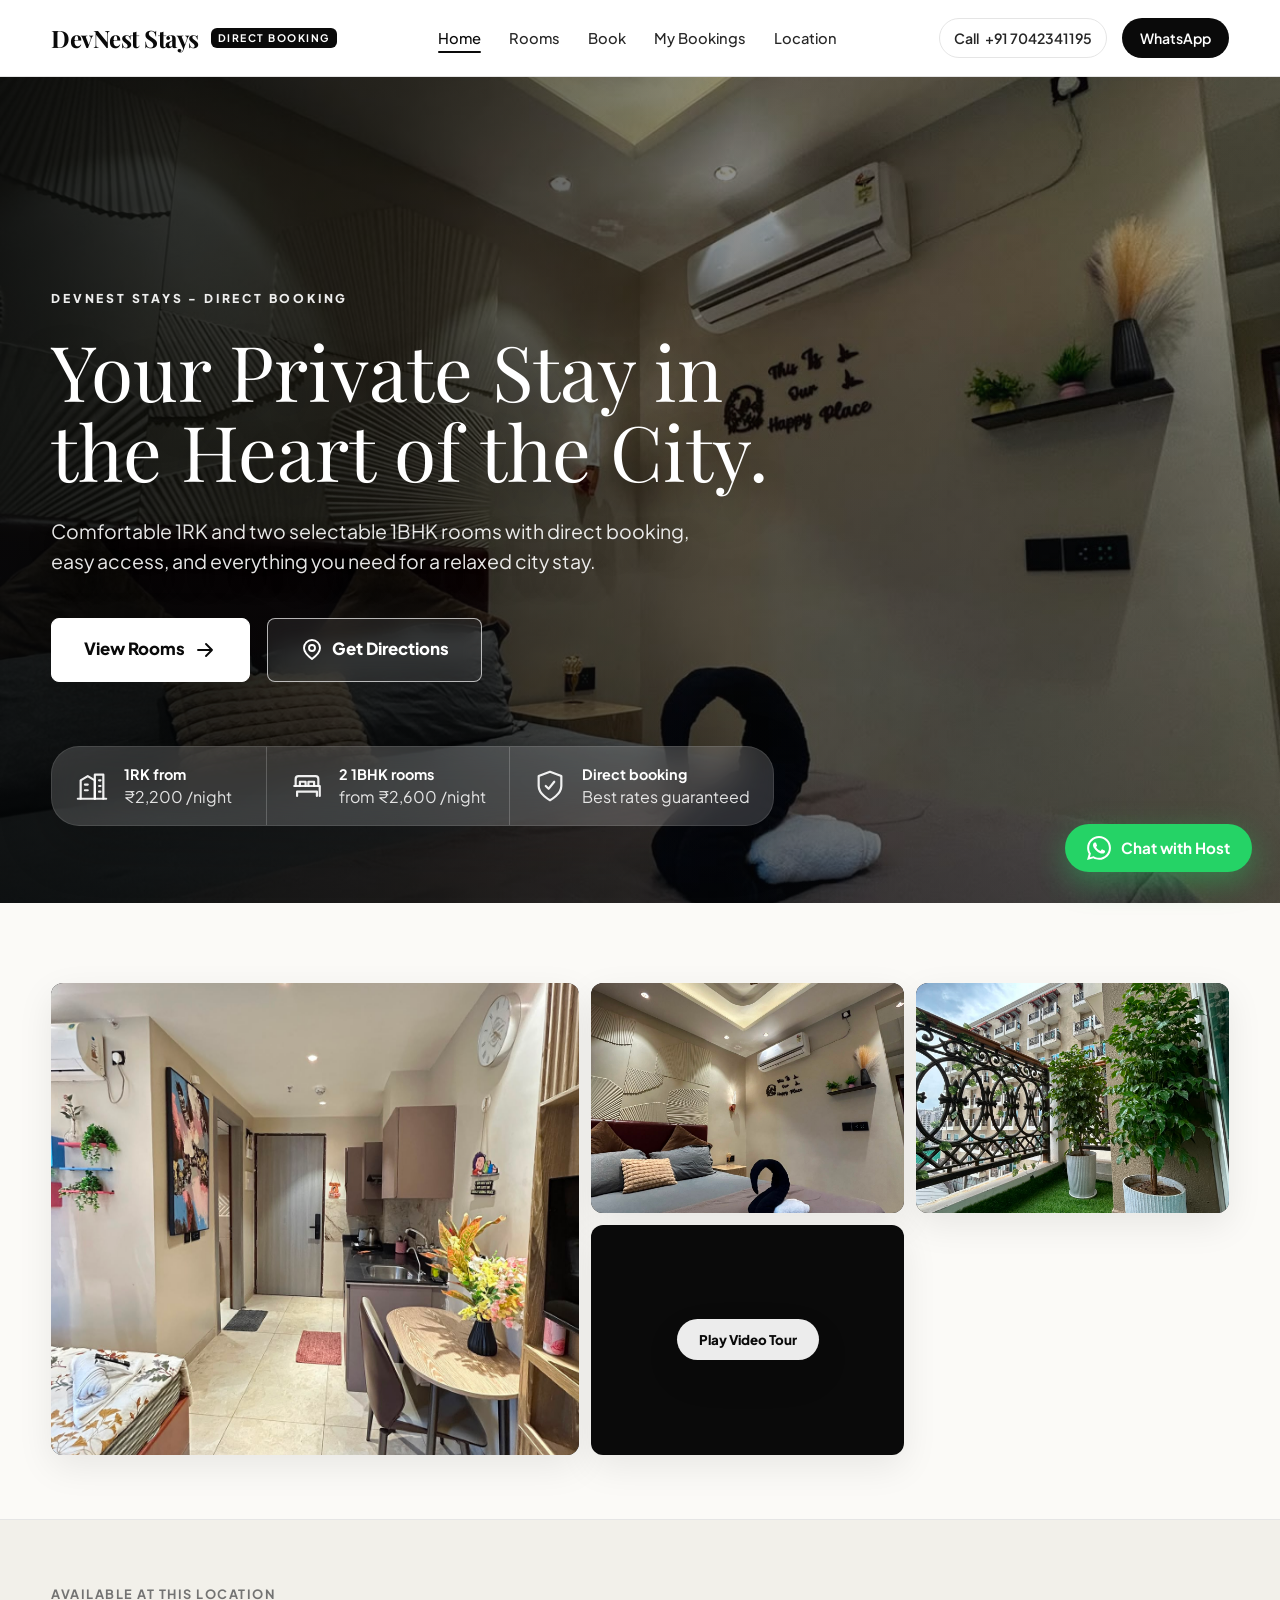
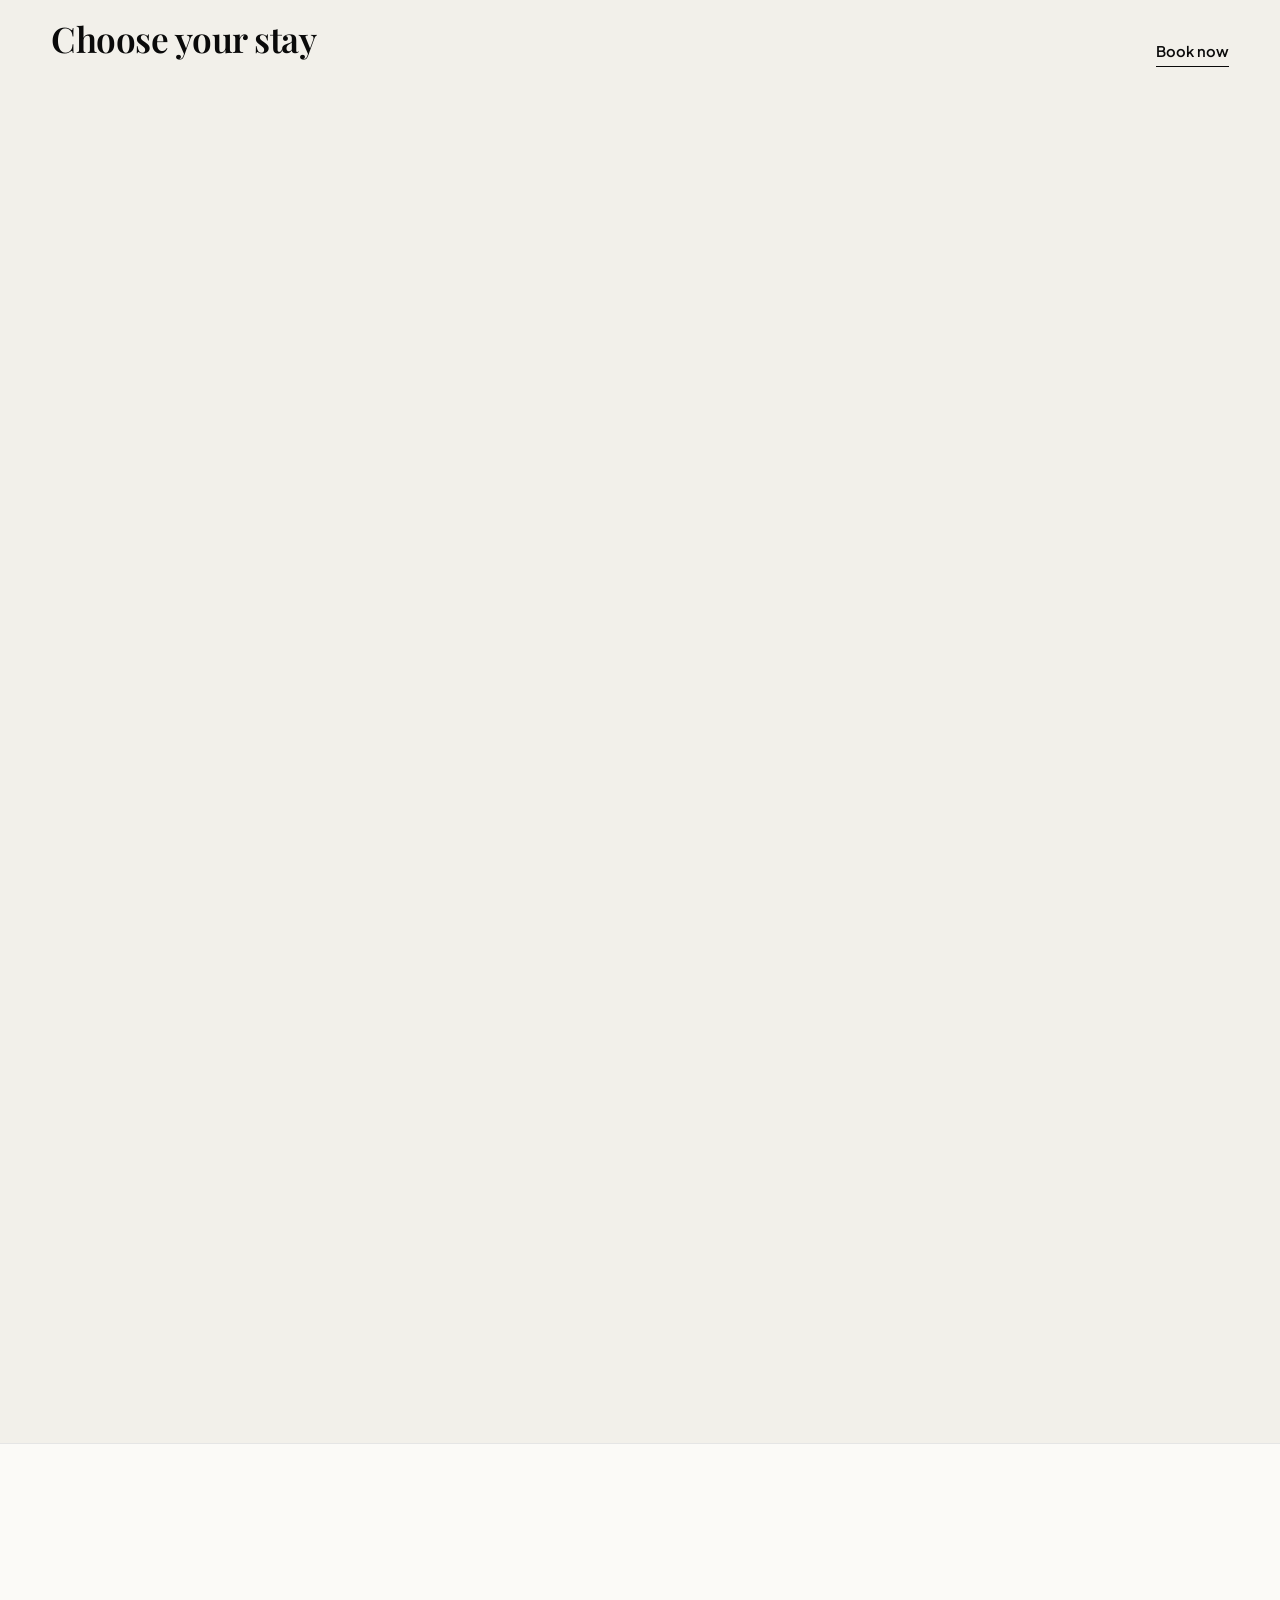
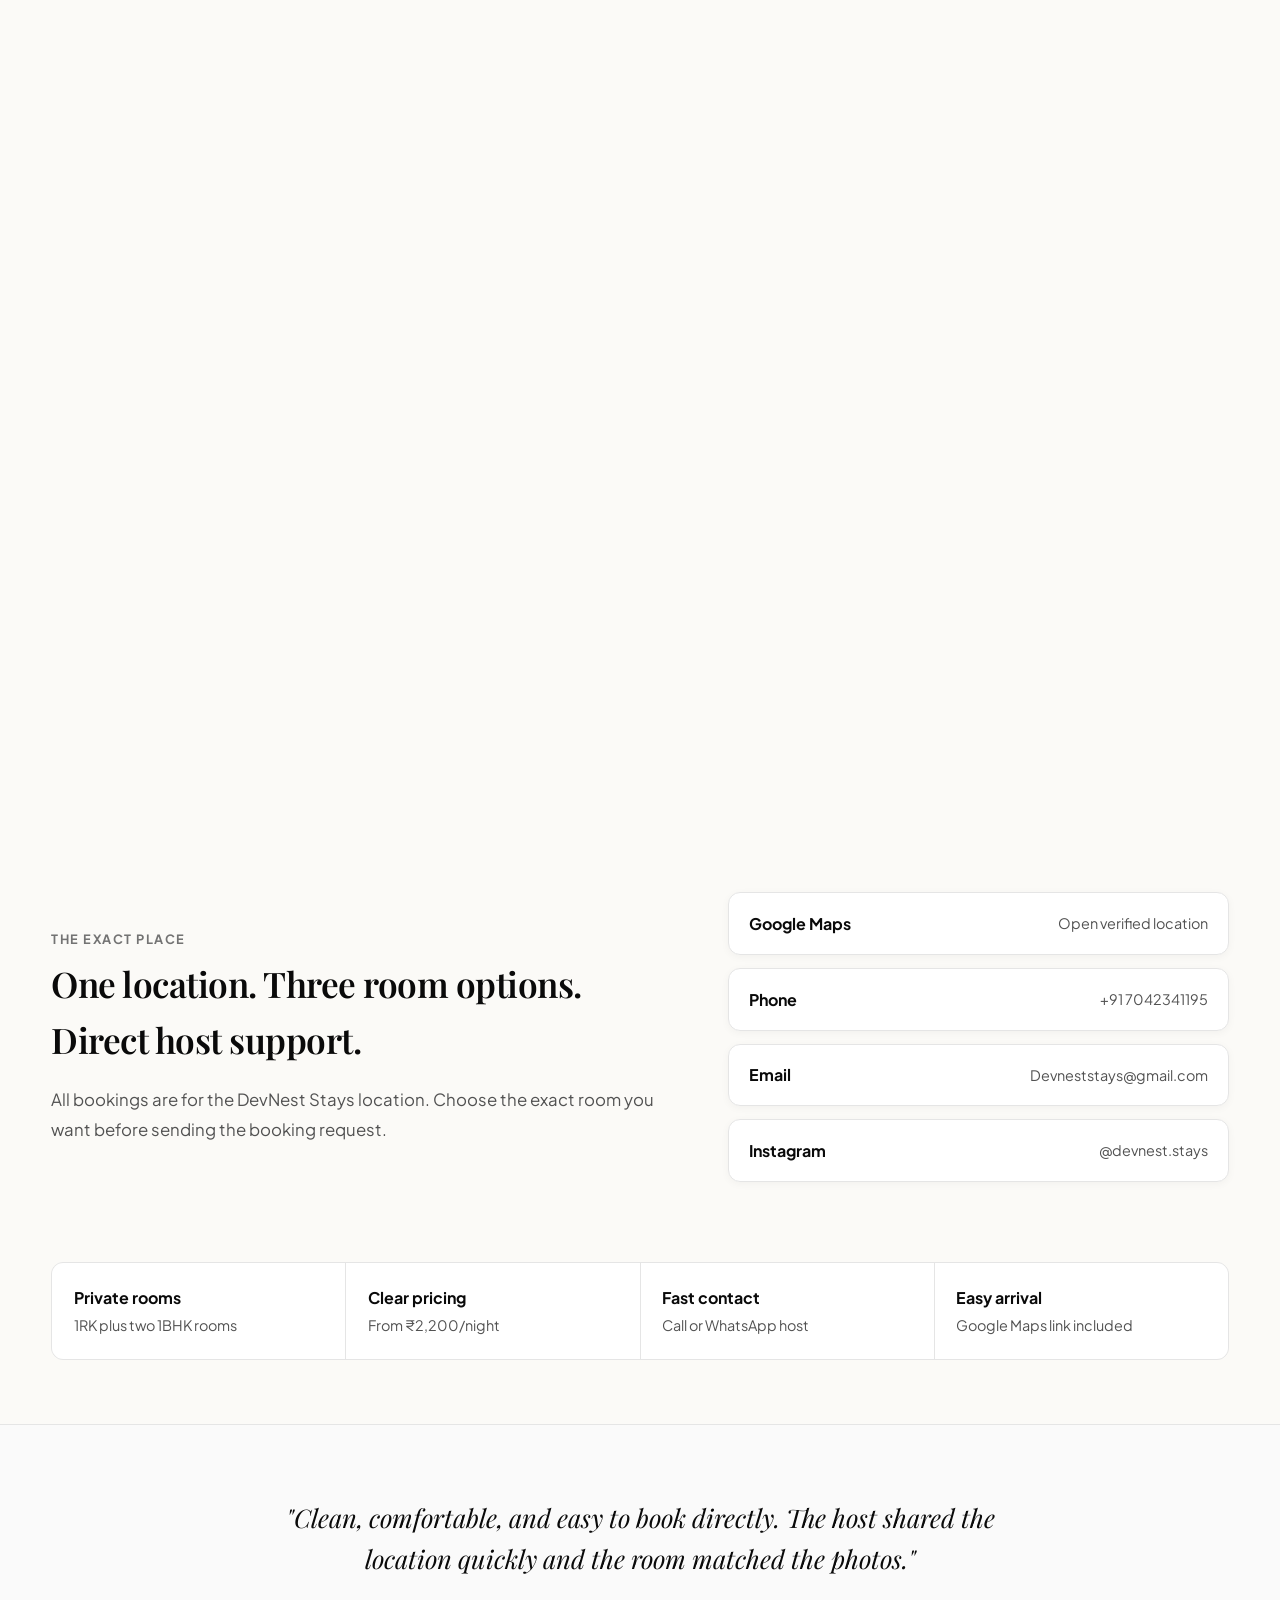
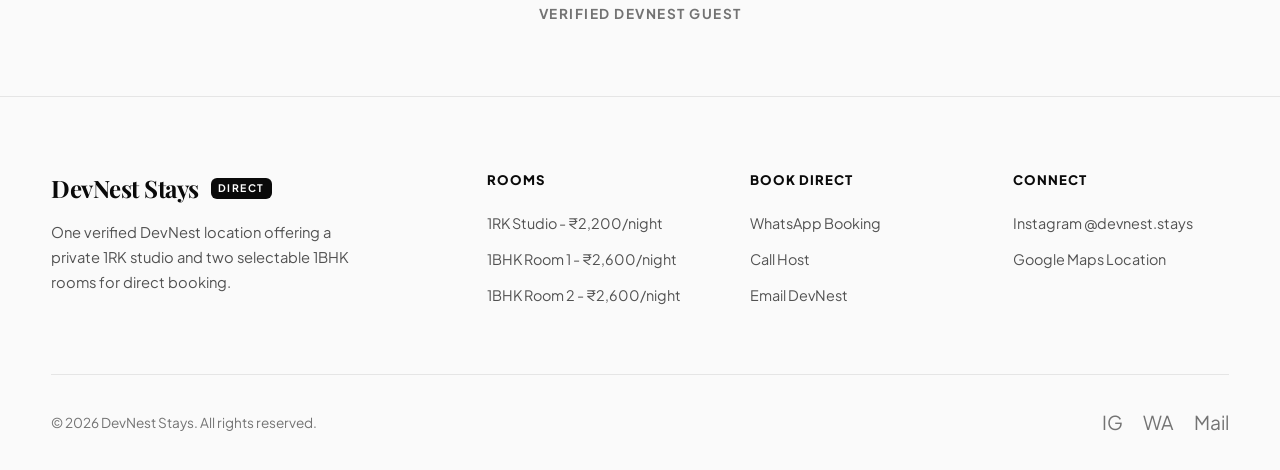
==== commit cd3c04fd: "Fix booking scroll behavior" ====
--- a/index.html
+++ b/index.html
@@ -13,8 +13,8 @@
       }
     } catch (error) {}
   </script>
-  <link rel="stylesheet" href="css/style.css?v=20260828-room-select-v3">
-  <link rel="stylesheet" href="css/responsive.css?v=20260828-room-select-v3">
+  <link rel="stylesheet" href="css/style.css?v=20260828-book-scroll-v4">
+  <link rel="stylesheet" href="css/responsive.css?v=20260828-book-scroll-v4">
 </head>
 <body class="single-location-home">
   <div class="site-loader" id="siteLoader" role="status" aria-live="polite" aria-label="Loading DevNest Stays">
@@ -340,8 +340,8 @@
   </footer>
 
   <div class="toast-container" id="toastContainer"></div>
-  <script type="module" src="js/app.js?v=20260828-room-select-v3"></script>
-  <script type="module" src="js/index.js?v=20260828-room-select-v3"></script>
+  <script type="module" src="js/app.js?v=20260828-book-scroll-v4"></script>
+  <script type="module" src="js/index.js?v=20260828-book-scroll-v4"></script>
   <script>
     window.openVideoModal = function(videoSrc, title) {
       const modal = document.getElementById('videoModal');
--- a/css/style.css
+++ b/css/style.css
@@ -3047,3 +3047,56 @@
     gap: 1rem !important;
   }
 }
+
+/* 20260828 scroll performance and booking anchor fix */
+html {
+  scroll-padding-top: 96px;
+}
+
+@media (max-width: 768px) {
+  html {
+    scroll-behavior: auto !important;
+    scroll-padding-top: 72px;
+  }
+
+  body {
+    overscroll-behavior-y: contain;
+    -webkit-overflow-scrolling: touch;
+  }
+
+  header {
+    backdrop-filter: none !important;
+    -webkit-backdrop-filter: none !important;
+  }
+
+  .js .reveal,
+  .reveal.visible,
+  .reveal.visible .card,
+  .reveal.visible .dn-booking-form,
+  .reveal.visible .dn-booking-copy,
+  .dn-hero-media img,
+  .card,
+  .card-img,
+  .btn,
+  .floating-whatsapp {
+    animation: none !important;
+    transition-duration: 0.01ms !important;
+  }
+
+  .js .reveal {
+    opacity: 1 !important;
+    transform: none !important;
+  }
+
+  .card:hover,
+  .card:hover .card-img,
+  .btn:hover,
+  .floating-whatsapp:hover,
+  .dn-video-tile button:hover {
+    transform: none !important;
+  }
+
+  .dn-hero-media img {
+    transform: none !important;
+  }
+}
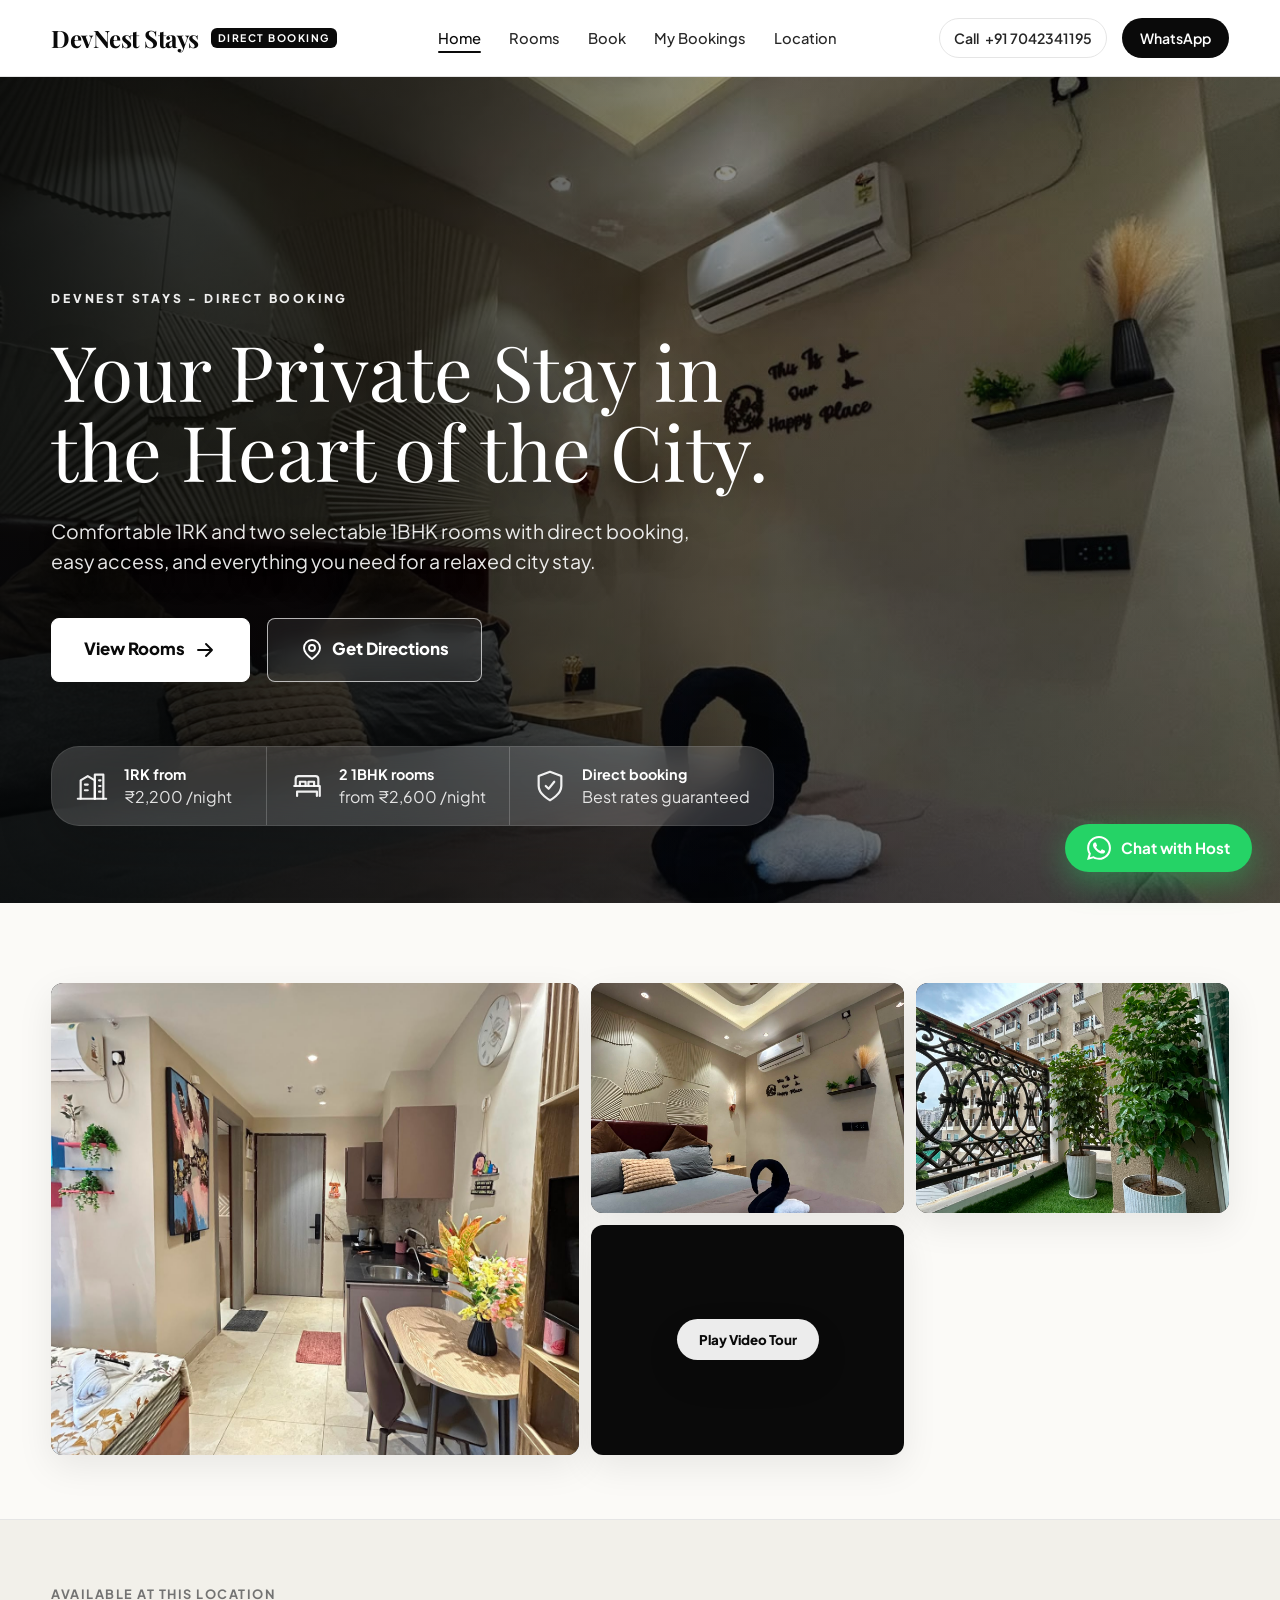
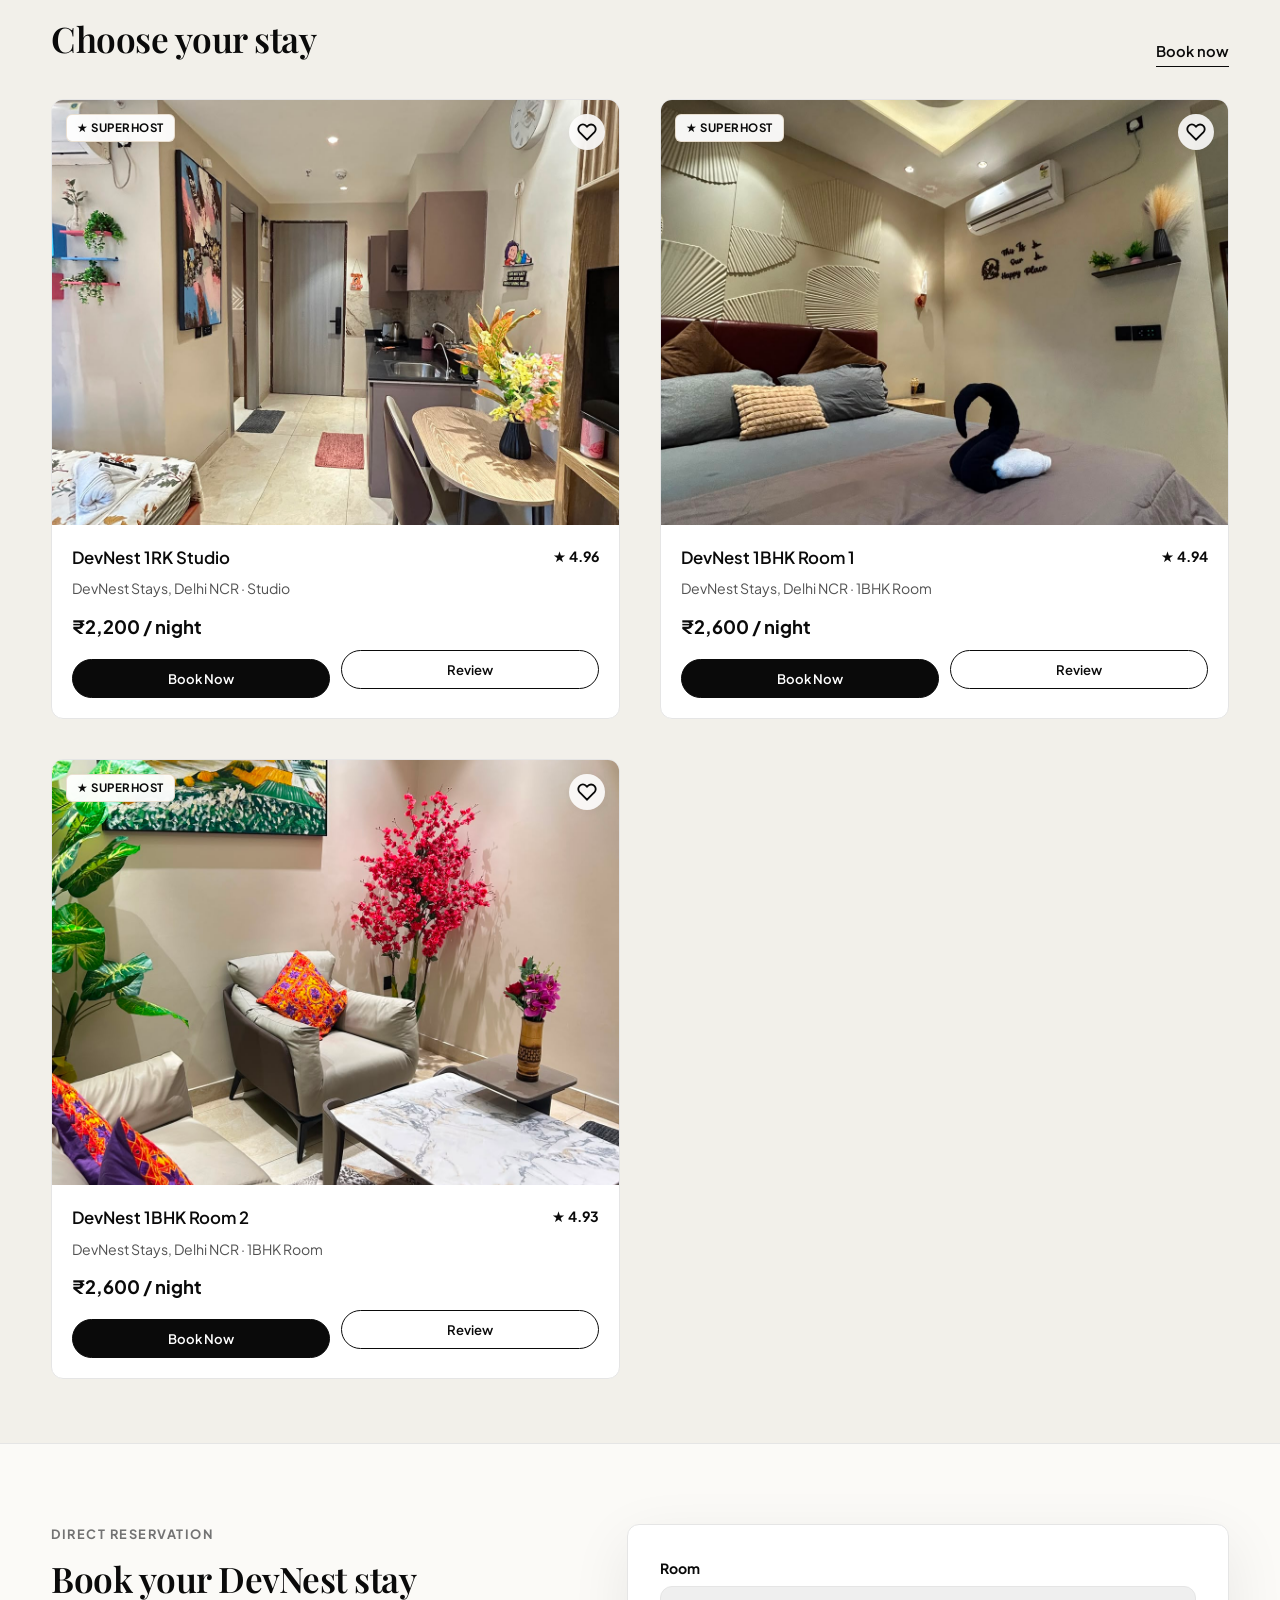
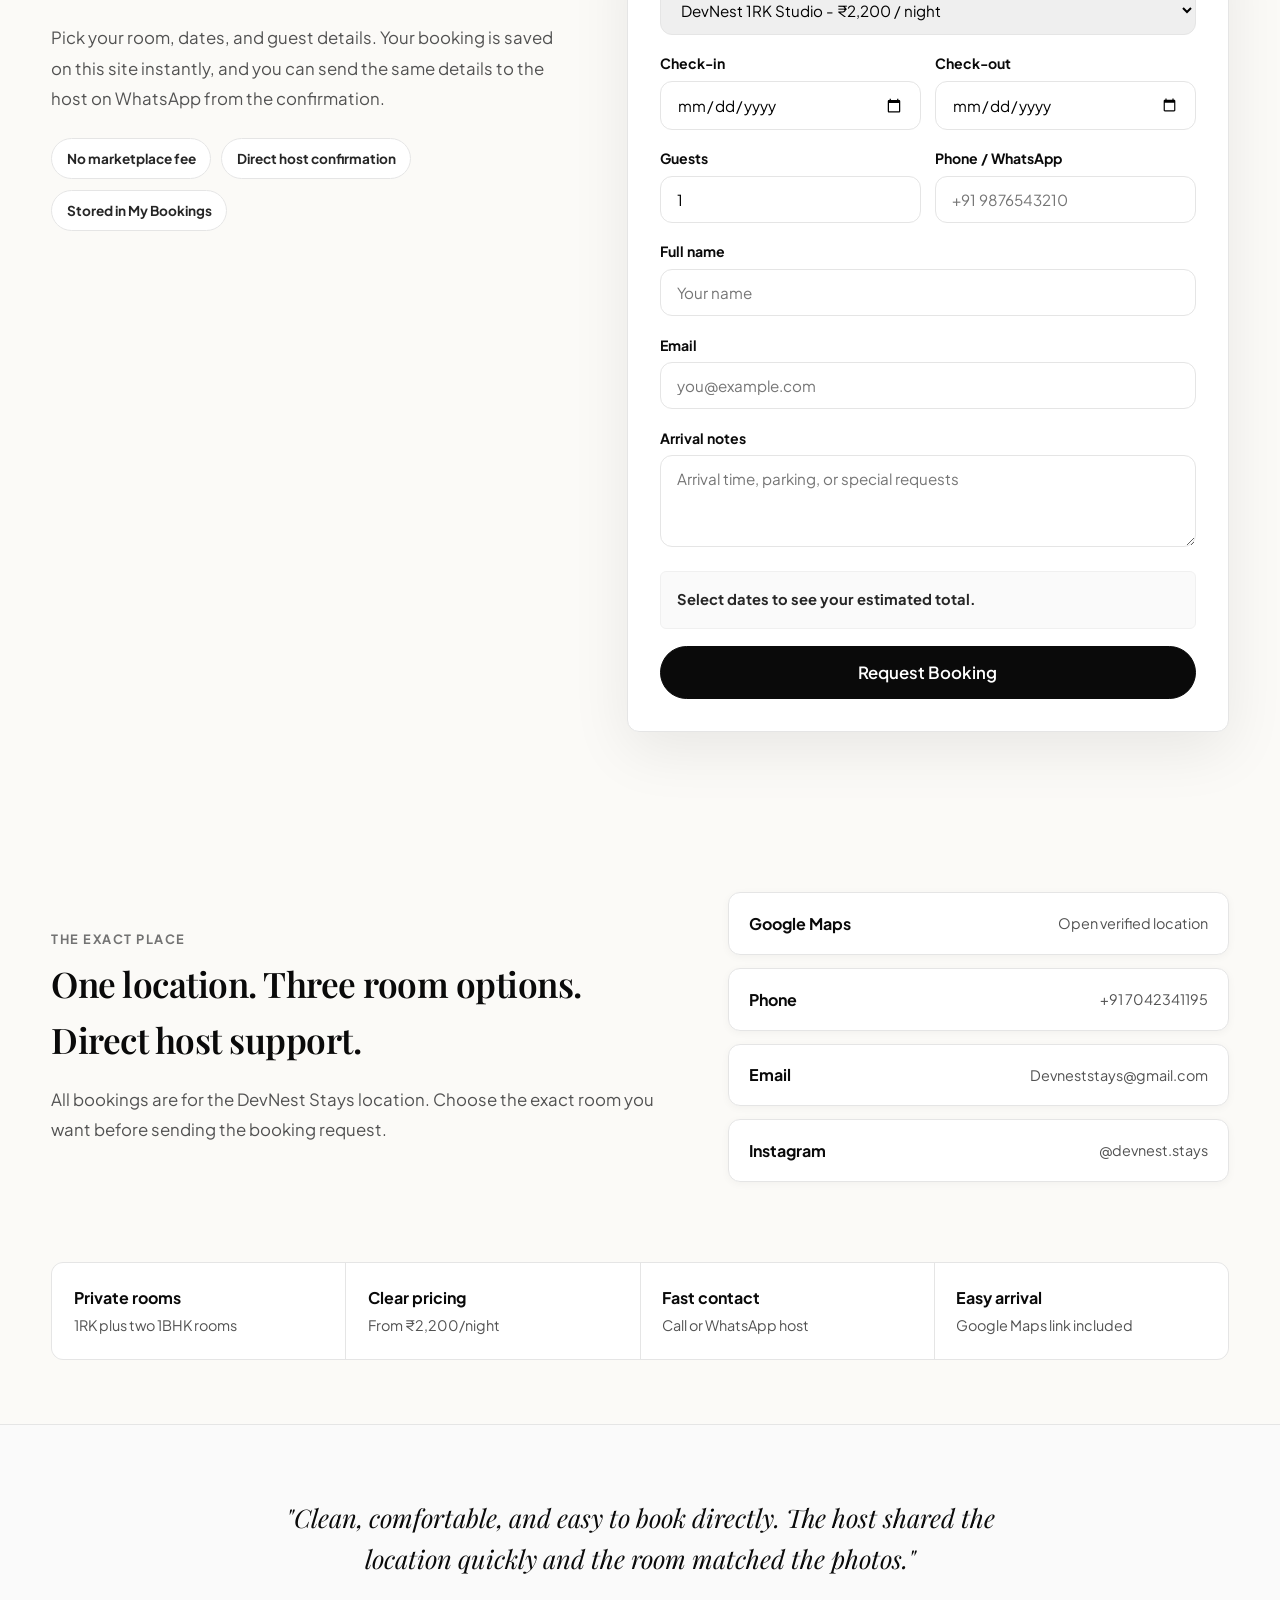
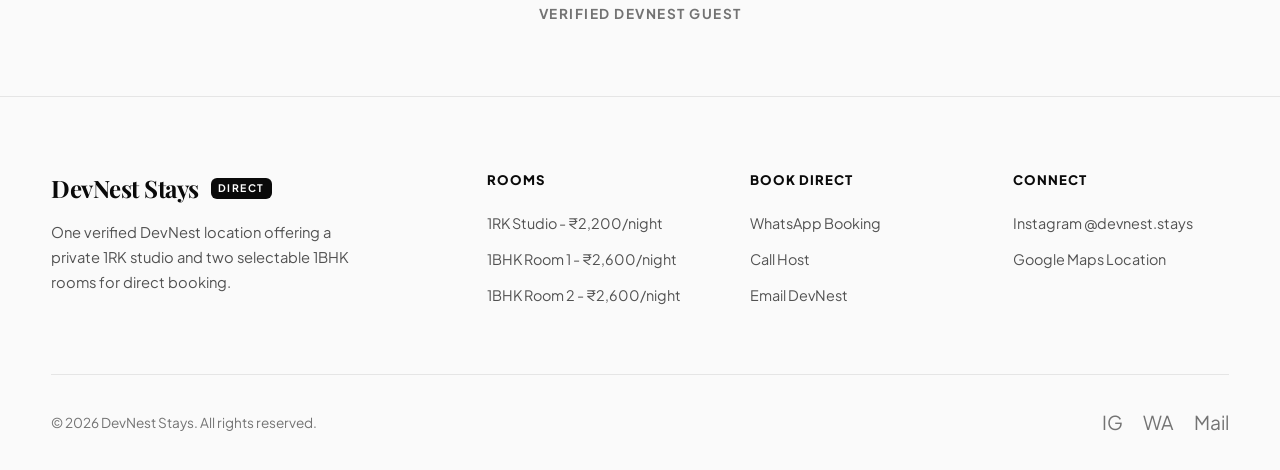
==== commit 9a38fffd: "Unlock mobile page scrolling" ====
--- a/index.html
+++ b/index.html
@@ -13,8 +13,8 @@
       }
     } catch (error) {}
   </script>
-  <link rel="stylesheet" href="css/style.css?v=20260828-book-scroll-v4">
-  <link rel="stylesheet" href="css/responsive.css?v=20260828-book-scroll-v4">
+  <link rel="stylesheet" href="css/style.css?v=20260828-scroll-unlock-v5">
+  <link rel="stylesheet" href="css/responsive.css?v=20260828-scroll-unlock-v5">
 </head>
 <body class="single-location-home">
   <div class="site-loader" id="siteLoader" role="status" aria-live="polite" aria-label="Loading DevNest Stays">
@@ -340,8 +340,8 @@
   </footer>
 
   <div class="toast-container" id="toastContainer"></div>
-  <script type="module" src="js/app.js?v=20260828-book-scroll-v4"></script>
-  <script type="module" src="js/index.js?v=20260828-book-scroll-v4"></script>
+  <script type="module" src="js/app.js?v=20260828-scroll-unlock-v5"></script>
+  <script type="module" src="js/index.js?v=20260828-scroll-unlock-v5"></script>
   <script>
     window.openVideoModal = function(videoSrc, title) {
       const modal = document.getElementById('videoModal');
--- a/css/style.css
+++ b/css/style.css
@@ -62,7 +62,8 @@
 }
 
 body.is-loading {
-  overflow: hidden;
+  overflow-x: hidden;
+  overflow-y: auto;
 }
 
 img {
@@ -3060,7 +3061,8 @@
   }
 
   body {
-    overscroll-behavior-y: contain;
+    overflow-y: auto !important;
+    overscroll-behavior-y: auto;
     -webkit-overflow-scrolling: touch;
   }
 
@@ -3100,3 +3102,29 @@
     transform: none !important;
   }
 }
+
+/* 20260828 force scroll unlock */
+html,
+body {
+  min-height: 100%;
+  height: auto;
+  overflow-y: auto;
+}
+
+body.is-loading {
+  overflow-y: auto !important;
+}
+
+.site-loader {
+  pointer-events: none !important;
+}
+
+@media (max-width: 768px) {
+  html,
+  body {
+    height: auto !important;
+    min-height: 100% !important;
+    overflow-y: auto !important;
+    touch-action: pan-y;
+  }
+}
